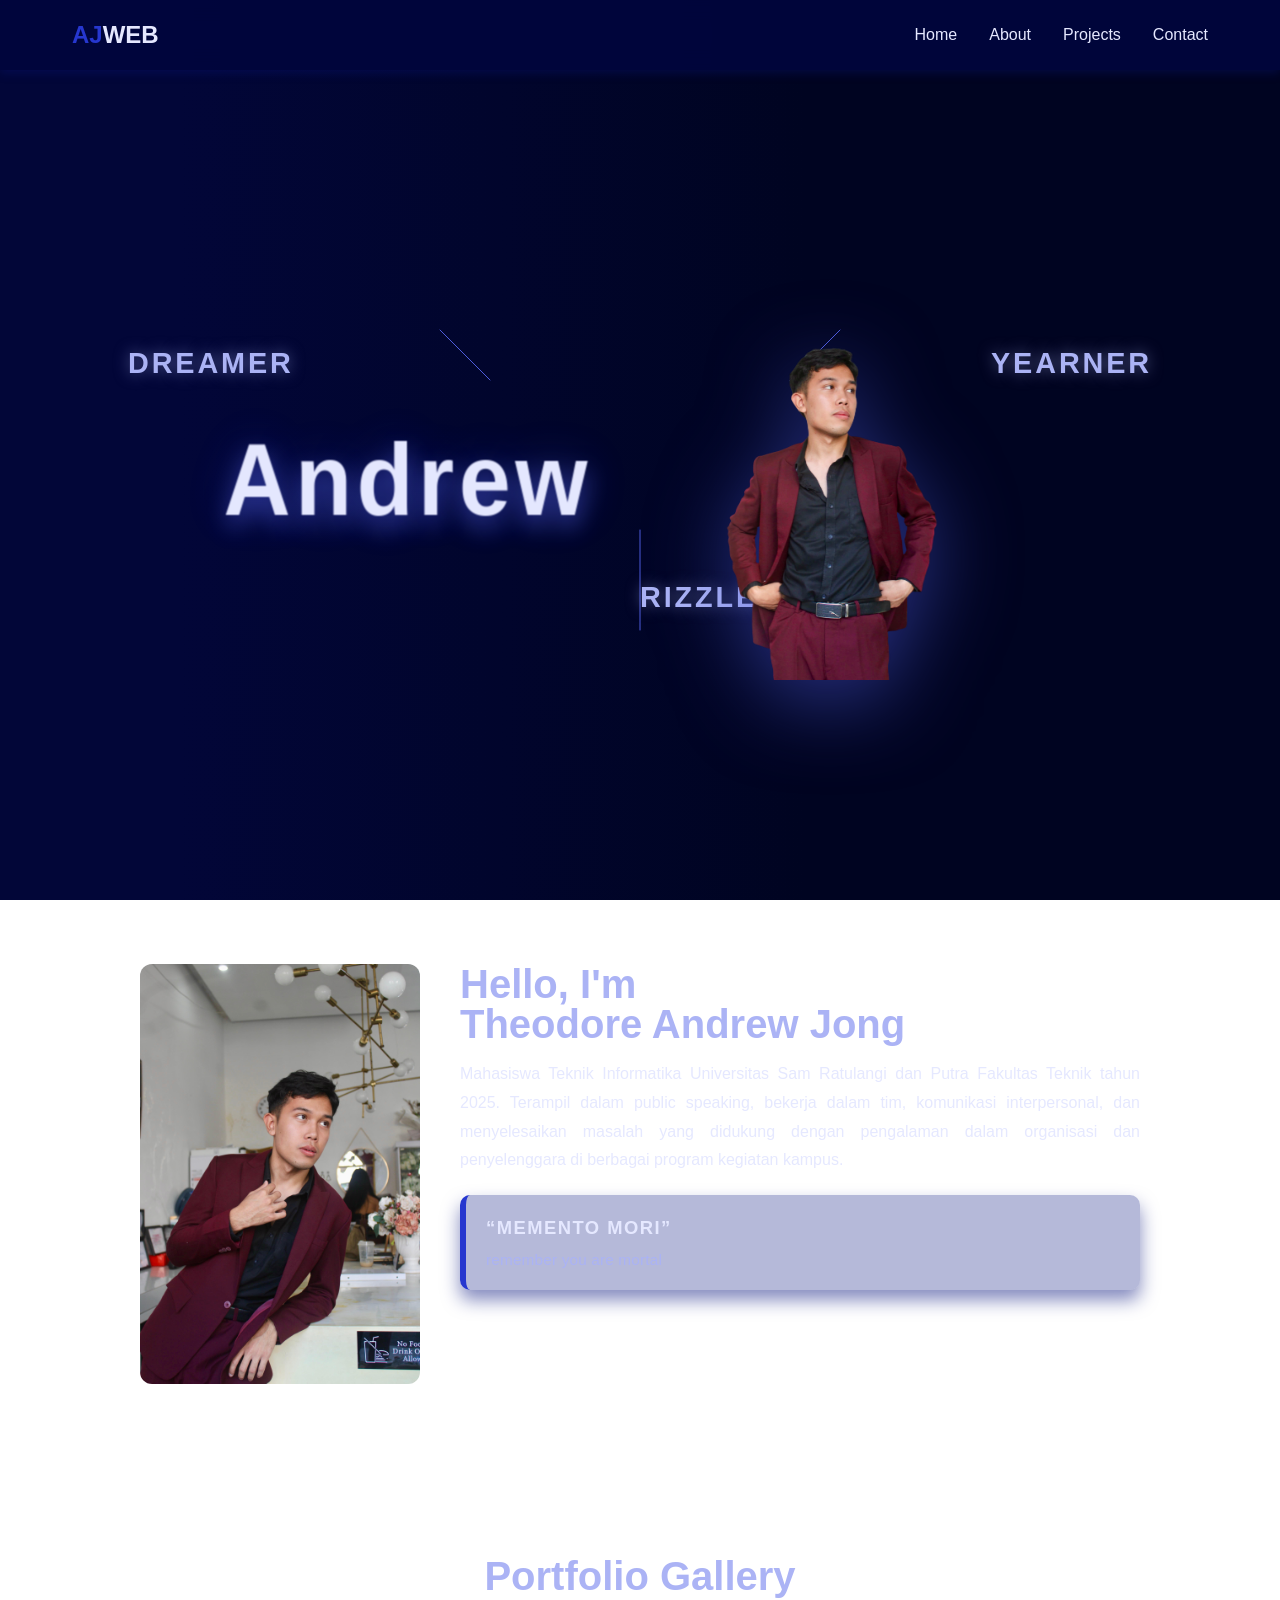
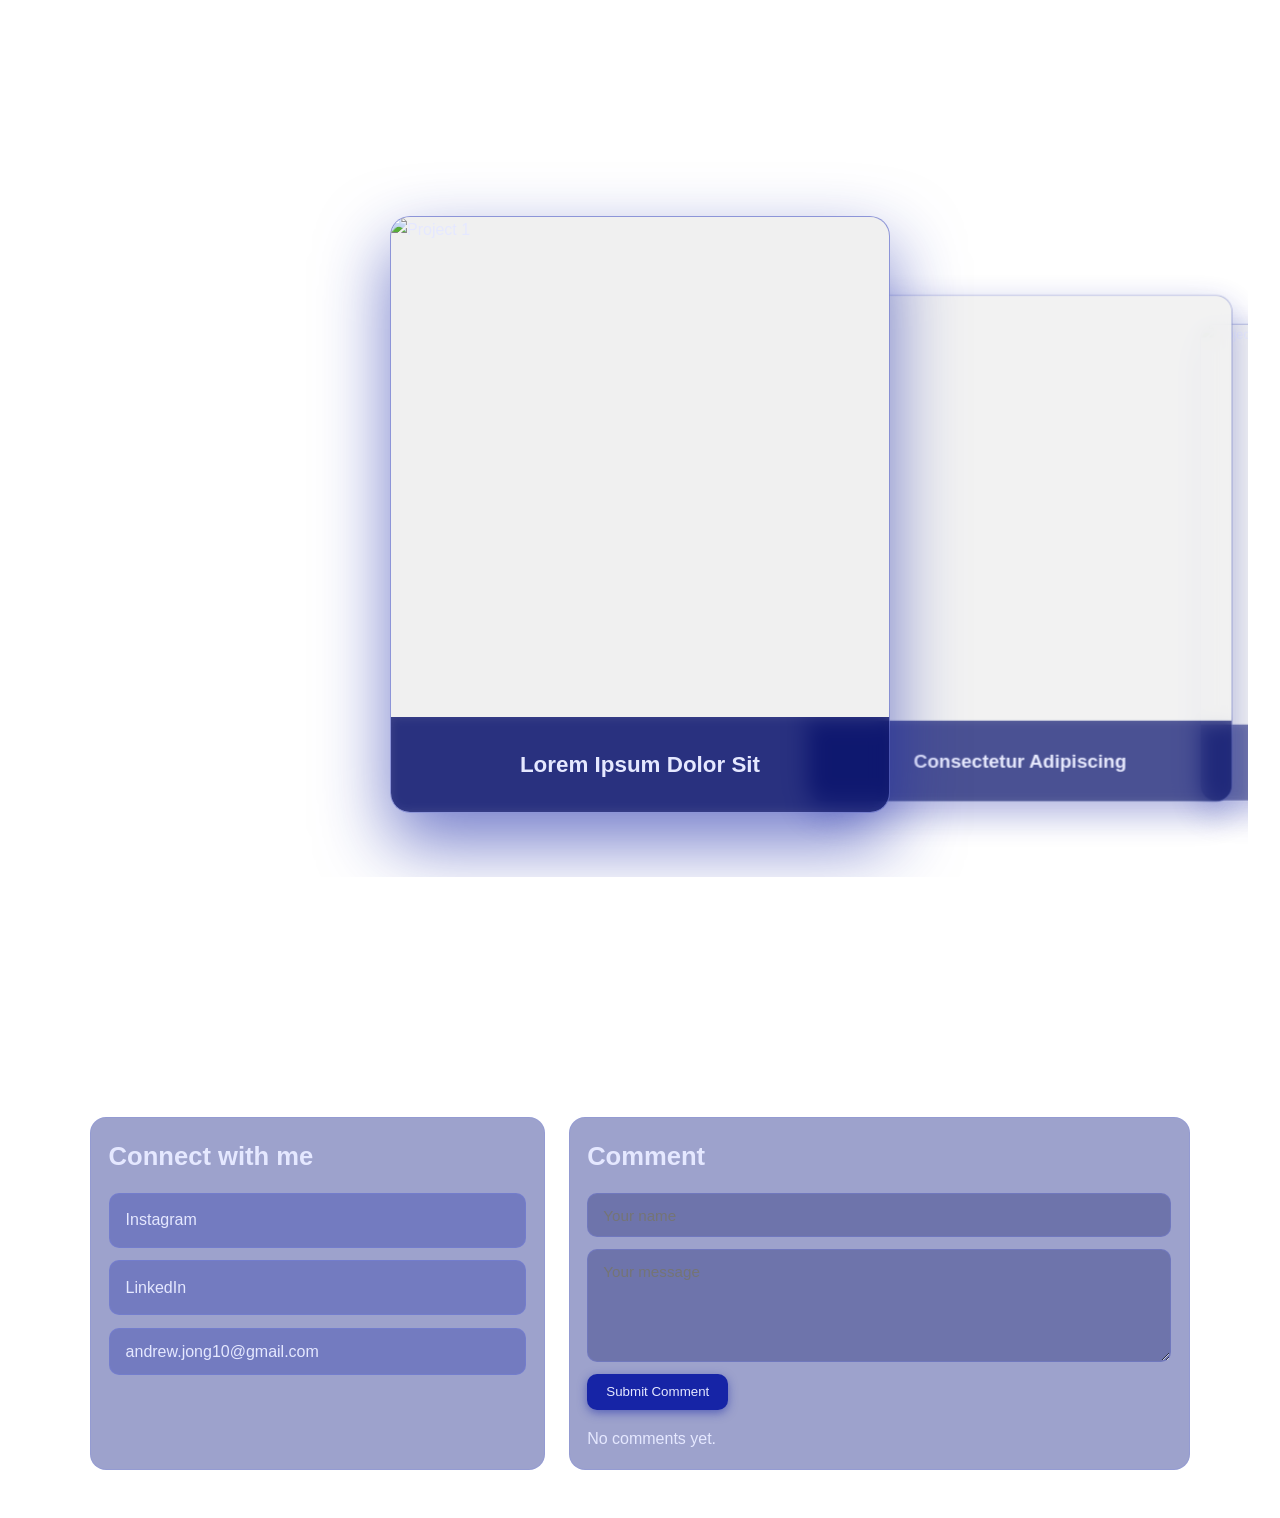
==== index.html @ ef952f01 "perubahan yang salah" ====
<!DOCTYPE html>
<html lang="id">
<head>
    <meta charset="UTF-8">
    <meta name="viewport" content="width=device-width, initial-scale=1.0">
    <title>Portfolio Saya</title>
    <link rel="stylesheet" href="style.css">
    <script src="https://cdnjs.cloudflare.com/ajax/libs/gsap/3.12.2/gsap.min.js"></script>
</head>
<body>
    <!-- Bagian Header/Navigasi -->
    <header>
        <nav>
            <h1 class="logo"><span class="highlightH">AJ</span>WEB</h1>
            <ul class="nav-links">
                <li><a href="#home">Home</a></li>
                <li><a href="#about">About</a></li>
                <li><a href="#projects">Projects</a></li>
                <li><a href="#contact">Contact</a></li>
            </ul>
        </nav>
    </header>

    <!-- Bagian Hero/Home -->
    <section id="home" class="hero">
        <div class="hero-content">
            <div class="hero-main">
                <div class="hero-name-container">
                    <h2 class="hero-name">Andrew</h2>
                </div>
                <div class="hero-image-container">
                    <img src="images/Andrew-no-bg.png" alt="Andrew" class="hero-image">
                </div>
            </div>
            
            <!-- SVG untuk animasi garis -->
            <svg class="animated-lines" viewBox="0 0 1200 800" preserveAspectRatio="xMidYMid meet">
                <!-- Garis ke Dreamer (atas kiri) -->
                <path class="animated-line line-1" d="M 300 200 Q 250 150 200 100" fill="none" stroke="#4D5BDB" stroke-width="2" stroke-linecap="round"/>
                
                <!-- Garis ke Yearner (atas kanan) -->
                <path class="animated-line line-2" d="M 900 200 Q 950 150 1000 100" fill="none" stroke="#4D5BDB" stroke-width="2" stroke-linecap="round"/>
                
                <!-- Garis ke Rizzler (bawah) -->
                <path class="animated-line line-3" d="M 600 500 Q 600 600 600 700" fill="none" stroke="#4D5BDB" stroke-width="2" stroke-linecap="round"/>
            </svg>
            
            <!-- Kata-kata yang tersebar dengan animasi -->
            <div class="scattered-words">
                <div class="word-item word-dreamer" data-line="line-1">
                    <span class="word-text">Dreamer</span>
                </div>
                <div class="word-item word-yearner" data-line="line-2">
                    <span class="word-text">Yearner</span>
                </div>
                <div class="word-item word-rizzler" data-line="line-3">
                    <span class="word-text">Rizzler</span>
                </div>
            </div>
        </div>
    </section>

    <!-- Bagian About -->
    <section id="about" class="about">
        <div class="about-container">
            <img src="images/web-photo.jpg" alt="Foto Theodore Andrew Jong" class="about-image">
            <div class="about-content">
                <h2>Hello, I'm</h2>
                <h2 class="highlight">Theodore Andrew Jong</h2>
                <p>Mahasiswa Teknik Informatika Universitas Sam Ratulangi dan Putra Fakultas Teknik tahun 2025. Terampil dalam public speaking, bekerja dalam tim, komunikasi interpersonal, 
                    dan menyelesaikan masalah yang didukung dengan pengalaman dalam organisasi dan penyelenggara di berbagai program kegiatan kampus.</p>
                <blockquote class="about-motto">
                    <span class="motto-main">“memento mori”</span>
                    <span class="motto-meaning">remember you are mortal</span>
                </blockquote>
            </div>
        </div>
    </section>

    <!-- Bagian Portfolio -->
    <section id="projects" class="portfolio">
        <h2>Portfolio Gallery</h2>
        <div class="portfolio-carousel-wrapper">
            <div class="portfolio-carousel" id="portfolioCarousel">
                <div class="portfolio-card" data-index="0">
                    <div class="portfolio-image">
                        <img src="https://via.placeholder.com/500x500/5f3475/ffffff?text=Project+1" alt="Project 1">
                    </div>
                    <div class="portfolio-info">
                        <h3>Lorem Ipsum Dolor Sit</h3>
                    </div>
                </div>

                <div class="portfolio-card" data-index="1">
                    <div class="portfolio-image">
                        <img src="https://via.placeholder.com/500x500/708d81/ffffff?text=Project+2" alt="Project 2">
                    </div>
                    <div class="portfolio-info">
                        <h3>Consectetur Adipiscing</h3>
                    </div>
                </div>

                <div class="portfolio-card" data-index="2">
                    <div class="portfolio-image">
                        <img src="https://via.placeholder.com/500x500/893172/ffffff?text=Project+3" alt="Project 3">
                    </div>
                    <div class="portfolio-info">
                        <h3>Sed Do Eiusmod Tempor</h3>
                    </div>
                </div>

                <div class="portfolio-card" data-index="3">
                    <div class="portfolio-image">
                        <img src="https://via.placeholder.com/500x500/213885/ffffff?text=Project+4" alt="Project 4">
                    </div>
                    <div class="portfolio-info">
                        <h3>Incididunt Ut Labore</h3>
                    </div>
                </div>

                <div class="portfolio-card" data-index="4">
                    <div class="portfolio-image">
                        <img src="https://via.placeholder.com/500x500/081849/ffffff?text=Project+5" alt="Project 5">
                    </div>
                    <div class="portfolio-info">
                        <h3>Magna Aliqua Enim</h3>
                    </div>
                </div>
            </div>
        </div>
    </section>

    <!-- Modal untuk project detail -->
    <div id="projectModal" class="modal">
        <div class="modal-content">
            <button class="modal-close" onclick="closeProjectModal()">&times;</button>
            <div class="modal-body">
                <img id="modalImage" src="" alt="Project" class="modal-image">
                <div class="modal-info">
                    <h2 id="modalTitle"></h2>
                    <p id="modalDescription"></p>
                    <a id="modalLink" href="#" class="modal-button" target="_blank">Lihat Details</a>
                </div>
            </div>
        </div>
    </div>

    <!-- Bagian Contact -->
    <section id="contact" class="contact">
        <div class="contact-container">
            <div class="contact-box connect-box">
                <h3>Connect with me</h3>
                <div class="connect-grid">
                    <a class="connect-item" href="https://www.instagram.com/andrwjong" target="_blank" rel="noopener noreferrer">Instagram</a>
                    <a class="connect-item" href="https://www.linkedin.com/in/andrew-jong-892308337" target="_blank" rel="noopener noreferrer">LinkedIn</a>
                    <button class="connect-item" id="copyEmailBtn" type="button" data-email="andrew.jong10@gmail.com">andrew.jong10@gmail.com</button>
                </div>
                <p class="copy-status" id="copyStatus" aria-live="polite"></p>
            </div>

            <div class="contact-box comment-box">
                <h3>Comment</h3>
                <form id="commentForm" class="comment-form">
                    <input type="text" id="commentName" name="name" placeholder="Your name" required>
                    <textarea id="commentMessage" name="message" placeholder="Your message" rows="5" required></textarea>
                    <button type="submit">Submit Comment</button>
                </form>

                <div class="comment-list" id="commentList"></div>
            </div>
        </div>
    </section>

    <!-- Link ke JavaScript -->
    <script src="script.js"></script>
</body>
</html>
---- style.css ----
/* Reset default browser styles */
* {
    margin: 0;
    padding: 0;
    box-sizing: border-box;
}

body {
    font-family: 'Arial', sans-serif;
    line-height: 1.6;
    color: #E5E8FF;
    background: linear-gradient(90deg, rgba(2, 6, 56, 1) 14%, rgba(0, 4, 33, 1) 63%);
    background-attachment: fixed;
    min-height: 100vh;
}

/* Header dan Navigasi */
header {
    background-color: rgba(0, 6, 61, 0.95);
    color: #E5E8FF;
    padding: 1rem 0;
    position: fixed;
    width: 100%;
    top: 0;
    z-index: 1000;
    backdrop-filter: blur(10px);
    box-shadow: 0 2px 10px rgba(11, 23, 128, 0.4);
}

nav {
    display: flex;
    justify-content: space-between;
    align-items: center;
    max-width: 1200px;
    margin: 0 auto;
    padding: 0 2rem;
}

.nav-links {
    display: flex;
    list-style: none;
    gap: 2rem;
}

.nav-links a {
    color: #E5E8FF;
    text-decoration: none;
    transition: color 0.3s;
}

.nav-links a:hover {
    color: #7682E8;
}

.highlightH {
    color: #2637CF;
}

/* Hero Section */
.hero {
    background: transparent;
    color: #E5E8FF;
    min-height: 100vh;
    display: flex;
    align-items: center;
    justify-content: center;
    text-align: center;
    padding-top: 60px;
    position: relative;
    overflow: hidden;
}

.hero-content {
    position: relative;
    width: 100%;
    height: 100%;
    display: flex;
    align-items: center;
    justify-content: center;
}

.hero-main {
    display: flex;
    align-items: center;
    justify-content: center;
    gap: 4rem;
    z-index: 10;
    position: relative;
}

.hero-name-container {
    display: flex;
    align-items: center;
    justify-content: center;
    position: relative;
}

.hero-name {
    font-size: 5rem;
    margin: 0;
    color: #E5E8FF;
    font-weight: 900;
    letter-spacing: 0.05em;
    text-shadow: 
        0 10px 20px rgba(77, 91, 219, 0.6),
        0 0 40px rgba(77, 91, 219, 0.4);
    transform: scaleY(1.2) scaleX(1.1);
    filter: blur(0px);
}

.hero-image-container {
    position: relative;
    width: 400px;
    height: 400px;
    display: flex;
    align-items: center;
    justify-content: center;
}

.hero-image {
    width: 100%;
    height: 100%;
    object-fit: contain;
    object-position: center;
    filter: drop-shadow(0 20px 40px rgba(77, 91, 219, 0.5));
}

.highlight {
    color: #4D5BDB;
}

.cta-button {
    background-color: #1624A6;
    color: #E5E8FF;
    border: none;
    padding: 1rem 2rem;
    font-size: 1rem;
    cursor: pointer;
    border-radius: 5px;
    margin-top: 1rem;
    transition: all 0.3s;
    box-shadow: 0 4px 15px rgba(22, 36, 166, 0.5);
}

.cta-button:hover {
    background-color: #2637CF;
    transform: translateY(-2px);
    box-shadow: 0 6px 20px rgba(38, 55, 207, 0.6);
}

/* Animated Lines */
.animated-lines {
    position: absolute;
    top: 0;
    left: 0;
    width: 100%;
    height: 100%;
    z-index: 5;
    pointer-events: none;
}

.animated-line {
    stroke-dasharray: 1000;
    stroke-dashoffset: 1000;
    animation: drawLine 2s ease-in-out forwards;
    animation-delay: 0.5s;
}

.line-1 {
    animation-delay: 0.8s;
}

.line-2 {
    animation-delay: 1.1s;
}

.line-3 {
    animation-delay: 1.4s;
}

@keyframes drawLine {
    to {
        stroke-dashoffset: 0;
    }
}

/* Scattered Words */
.scattered-words {
    position: absolute;
    width: 100%;
    height: 100%;
    top: 0;
    left: 0;
    z-index: 8;
}

.word-item {
    position: absolute;
    font-size: 1.8rem;
    font-weight: 700;
    color: #ABB3F5;
    text-transform: uppercase;
    letter-spacing: 0.1em;
    opacity: 0;
    animation: fadeInWord 1s ease-out forwards;
}

.word-text {
    display: inline-block;
    text-shadow: 0 0 15px rgba(171, 179, 245, 0.5);
}

.word-dreamer {
    left: 10%;
    top: 15%;
    animation-delay: 1.8s;
}

.word-yearner {
    right: 10%;
    top: 15%;
    animation-delay: 2s;
}

.word-rizzler {
    left: 50%;
    bottom: 15%;
    transform: translateX(-50%);
    animation-delay: 2.2s;
}

@keyframes fadeInWord {
    from {
        opacity: 0;
        transform: translate(0, 20px);
    }
    to {
        opacity: 1;
        transform: translate(0, 0);
    }
}

/* About Section */
.about {
    padding: 4rem 2rem;
    background-color: transparent;
    margin: 0 auto;
}

.about-container {
    max-width: 1000px;
    margin: 0 auto;
    display: flex;
    gap: 2.5rem;
    align-items: flex-start;
}

.about h2 {
    font-size: 2.5rem;
    margin-bottom: 0;
    color: #ABB3F5;
    text-align: left;
}

.about-content h2 {
    line-height: 1;
}

.about-content h2:last-of-type {
    margin-bottom: 1rem;
}

.about-image {
    width: 280px;
    flex-shrink: 0;
    border-radius: 12px;
    display: block;
    object-fit: cover;
}

.about-content {
    flex: 1;
}

.about p {
    line-height: 1.8;
    text-align: justify;
}

.about-motto {
    margin-top: 1.25rem;
    padding: 1.1rem 1.25rem;
    background-color: rgba(11, 23, 128, 0.3);
    border-left: 6px solid #2637CF;
    border-radius: 10px;
    color: #E5E8FF;
    position: relative;
    text-align: left;
    box-shadow: 0 10px 18px rgba(11, 23, 128, 0.5);
    backdrop-filter: blur(10px);
}

.motto-main {
    display: block;
    font-size: 1.15rem;
    font-weight: 700;
    letter-spacing: 0.08em;
    text-transform: uppercase;
    margin-bottom: 0.35rem;
}

.motto-meaning {
    display: block;
    font-size: 0.96rem;
    color: #ABB3F5;
    letter-spacing: 0.01em;
}

/* Responsive Hero */
@media (max-width: 1024px) {
    .hero-main {
        gap: 2rem;
    }
    
    .hero-name {
        font-size: 4rem;
    }
    
    .hero-image-container {
        width: 300px;
        height: 300px;
    }
}

@media (max-width: 768px) {
    .hero-main {
        flex-direction: column;
        gap: 1.5rem;
    }
    
    .hero-name {
        font-size: 3rem;
    }
    
    .hero-image-container {
        width: 250px;
        height: 250px;
    }
    
    .word-dreamer {
        left: 5%;
        top: 25%;
        font-size: 1.2rem;
    }
    
    .word-yearner {
        right: 5%;
        top: 25%;
        font-size: 1.2rem;
    }
    
    .word-rizzler {
        left: 50%;
        bottom: 25%;
        font-size: 1.2rem;
    }
    
    .about-container {
        flex-direction: column;
        align-items: center;
        text-align: center;
    }

    .about-image {
        width: 220px;
    }

    .about h2 {
        text-align: center;
    }
}

@media (max-width: 480px) {
    .hero-name {
        font-size: 2rem;
    }
    
    .hero-image-container {
        width: 180px;
        height: 180px;
    }
    
    .word-item {
        font-size: 1rem;
    }
    
    .hero-main {
        gap: 1rem;
    }
}

/* About Section (continued) */

/* Portfolio Section */
.portfolio {
    padding: 6rem 2rem;
    background-color: transparent;
    overflow: hidden;
}

.portfolio h2 {
    text-align: center;
    font-size: 2.5rem;
    margin-bottom: 5rem;
    color: #ABB3F5;
}

/* Carousel Wrapper & Container */
.portfolio-carousel-wrapper {
    max-width: 100%;
    margin: 0 auto 2rem;
    position: relative;
    overflow: visible;
    padding: 4rem 0;
}

.portfolio-carousel {
    display: flex;
    gap: 0;
    overflow-x: auto;
    scroll-behavior: smooth;
    padding: 4rem 0;
    /* Hide scrollbar */
    scrollbar-width: none;
    -ms-overflow-style: none;
    /* Center the carousel with padding */
    padding-left: calc(50vw - 250px);
    padding-right: calc(50vw - 250px);
    scroll-snap-type: x mandatory;
    align-items: center;
}

.portfolio-carousel::-webkit-scrollbar {
    display: none;
}

/* Portfolio Card - Overlap Effect */
.portfolio-card {
    flex: 0 0 500px;
    background: rgba(11, 23, 128, 0.4);
    border-radius: 20px;
    overflow: hidden;
    box-shadow: 0 15px 40px rgba(22, 36, 166, 0.4);
    transition: all 0.5s cubic-bezier(0.4, 0, 0.2, 1);
    cursor: pointer;
    position: relative;
    transform-origin: center center;
    scroll-snap-align: center;
    backdrop-filter: blur(10px);
    border: 1px solid rgba(118, 130, 232, 0.2);
    /* Default state - side cards */
    transform: scale(0.8) translateY(60px);
    z-index: 1;
    opacity: 0.7;
    margin-left: -120px;
}

.portfolio-card:first-child {
    margin-left: 0;
}

/* Center card - Overlaps both sides */
.portfolio-card.center {
    transform: scale(1) translateY(0);
    z-index: 10;
    opacity: 1;
    box-shadow: 0 30px 70px rgba(22, 36, 166, 0.6);
    border: 1px solid rgba(118, 130, 232, 0.4);
}

/* Adjacent cards - Behind center card */
.portfolio-card.adjacent {
    transform: scale(0.85) translateY(40px);
    z-index: 5;
    opacity: 0.85;
}

/* Hover effect only on center card */
.portfolio-card.center:hover {
    transform: scale(1.05) translateY(-10px);
    box-shadow: 0 35px 80px rgba(38, 55, 207, 0.7);
}

.portfolio-image {
    width: 100%;
    height: 500px;
    overflow: hidden;
    background-color: #f0f0f0;
}

.portfolio-image img {
    width: 100%;
    height: 100%;
    object-fit: cover;
    transition: transform 0.3s ease;
}

.portfolio-card.center:hover .portfolio-image img {
    transform: scale(1.1);
}

.portfolio-info {
    padding: 2rem;
    background: rgba(4, 13, 97, 0.6);
    backdrop-filter: blur(5px);
}

.portfolio-info h3 {
    font-size: 1.4rem;
    color: #E5E8FF;
    margin: 0;
    line-height: 1.4;
    text-align: center;
    font-weight: 600;
}

/* Carousel Controls - Hidden */
.carousel-controls {
    display: none;
}

/* Modal Styling */
.modal {
    display: none;
    position: fixed;
    z-index: 2000;
    left: 0;
    top: 0;
    width: 100%;
    height: 100%;
    background-color: rgba(0, 0, 0, 0.8);
    animation: fadeIn 0.3s ease;
    backdrop-filter: blur(5px);
}

@keyframes fadeIn {
    from {
        opacity: 0;
    }
    to {
        opacity: 1;
    }
}

.modal.show {
    display: flex;
    align-items: center;
    justify-content: center;
}

.modal-content {
    background-color: #0B1780;
    padding: 0;
    border-radius: 25px;
    width: 90%;
    max-width: 1000px;
    position: relative;
    animation: slideIn 0.4s ease;
    box-shadow: 0 30px 90px rgba(0, 0, 0, 0.8);
    border: 2px solid rgba(118, 130, 232, 0.3);
}

@keyframes slideIn {
    from {
        transform: translateY(-80px) scale(0.9);
        opacity: 0;
    }
    to {
        transform: translateY(0) scale(1);
        opacity: 1;
    }
}

.modal-close {
    position: absolute;
    right: 2rem;
    top: 2rem;
    background: rgba(22, 36, 166, 0.8);
    border: none;
    font-size: 2.5rem;
    cursor: pointer;
    color: #E5E8FF;
    z-index: 2001;
    transition: all 0.2s ease;
    width: 45px;
    height: 45px;
    border-radius: 50%;
    display: flex;
    align-items: center;
    justify-content: center;
    line-height: 1;
}

.modal-close:hover {
    transform: rotate(90deg);
    background: #2637CF;
    color: #E5E8FF;
}

.modal-body {
    display: flex;
    gap: 3rem;
    padding: 3rem;
}

.modal-image {
    width: 450px;
    height: 450px;
    object-fit: cover;
    border-radius: 20px;
    flex-shrink: 0;
    box-shadow: 0 10px 30px rgba(0, 0, 0, 0.2);
}

.modal-info {
    flex: 1;
    display: flex;
    flex-direction: column;
    justify-content: center;
    gap: 1.5rem;
}

.modal-info h2 {
    color: #ABB3F5;
    margin: 0;
    font-size: 2.2rem;
    line-height: 1.3;
}

.modal-info p {
    color: #E5E8FF;
    line-height: 1.8;
    font-size: 1.1rem;
    margin: 0;
}

.modal-button {
    background-color: #1624A6;
    color: #E5E8FF;
    padding: 1.2rem 2.5rem;
    border-radius: 10px;
    text-decoration: none;
    text-align: center;
    transition: all 0.3s ease;
    width: fit-content;
    font-weight: 600;
    font-size: 1.1rem;
    box-shadow: 0 4px 15px rgba(22, 36, 166, 0.5);
}

.modal-button:hover {
    background-color: #2637CF;
    transform: translateY(-2px);
    box-shadow: 0 6px 20px rgba(38, 55, 207, 0.6);
}

/* Responsive Design */
@media (max-width: 768px) {
    .portfolio {
        padding: 4rem 1rem;
    }

    .portfolio h2 {
        font-size: 2rem;
        margin-bottom: 3rem;
    }

    .portfolio-card {
        flex: 0 0 350px;
        margin-left: -100px;
    }

    .portfolio-card:first-child {
        margin-left: 0;
    }

    .portfolio-card.center {
        transform: scale(1) translateY(0);
    }

    .portfolio-card.adjacent {
        transform: scale(0.8) translateY(30px);
    }

    .portfolio-card {
        transform: scale(0.75) translateY(50px);
    }

    .portfolio-image {
        height: 350px;
    }

    .portfolio-carousel {
        padding-left: calc(50vw - 175px);
        padding-right: calc(50vw - 175px);
    }

    .modal-body {
        flex-direction: column;
        padding: 2rem;
    }

    .modal-image {
        width: 100%;
        height: 300px;
    }

    .modal-info h2 {
        font-size: 1.8rem;
    }

    .modal-info p {
        font-size: 1rem;
    }

    .modal-close {
        right: 1rem;
        top: 1rem;
        width: 40px;
        height: 40px;
        font-size: 2rem;
    }
}

@media (max-width: 480px) {
    .portfolio-card {
        flex: 0 0 280px;
        margin-left: -80px;
    }

    .portfolio-card:first-child {
        margin-left: 0;
    }

    .portfolio-image {
        height: 280px;
    }

    .portfolio-carousel {
        padding-left: calc(50vw - 140px);
        padding-right: calc(50vw - 140px);
    }

    .portfolio-info h3 {
        font-size: 1.1rem;
    }
}

/* Contact Section */
.contact {
    padding: 3rem 1.5rem;
    background-color: transparent;
    color: #E5E8FF;
}

.contact-container {
    max-width: 1100px;
    margin: 0 auto;
    display: flex;
    gap: 1.5rem;
    align-items: stretch;
}

.contact-box {
    background-color: rgba(11, 23, 128, 0.4);
    color: #E5E8FF;
    border-radius: 16px;
    padding: 1.1rem;
    min-height: 340px;
    backdrop-filter: blur(10px);
    border: 1px solid rgba(118, 130, 232, 0.2);
}

.contact-box h3 {
    font-size: 1.6rem;
    margin-bottom: 1rem;
}

.connect-box {
    flex: 1;
}

.connect-grid {
    display: grid;
    grid-template-columns: 1fr;
    gap: 0.8rem;
}

.connect-item {
    display: block;
    width: 100%;
    text-align: left;
    border: 1px solid rgba(118, 130, 232, 0.3);
    border-radius: 10px;
    padding: 0.85rem 1rem;
    background-color: rgba(22, 36, 166, 0.3);
    color: #E5E8FF;
    text-decoration: none;
    font-size: 1rem;
    transition: all 0.2s ease;
    cursor: pointer;
}

.connect-item:hover {
    background-color: rgba(38, 55, 207, 0.4);
    border-color: #7682E8;
    transform: translateX(5px);
}

.copy-status {
    margin-top: 0.8rem;
    min-height: 1.4rem;
    color: #7682E8;
    font-size: 0.95rem;
}

.comment-box {
    flex: 1.4;
}

.comment-form {
    display: flex;
    flex-direction: column;
    gap: 0.75rem;
}

.comment-form input,
.comment-form textarea {
    width: 100%;
    border: 1px solid rgba(118, 130, 232, 0.3);
    border-radius: 10px;
    padding: 0.8rem 0.95rem;
    font-size: 0.95rem;
    font-family: inherit;
    background-color: rgba(4, 13, 97, 0.3);
    color: #E5E8FF;
}

.comment-form button {
    width: fit-content;
    border: none;
    border-radius: 10px;
    background-color: #1624A6;
    color: #E5E8FF;
    padding: 0.65rem 1.2rem;
    cursor: pointer;
    transition: all 0.2s ease;
    box-shadow: 0 3px 10px rgba(22, 36, 166, 0.5);
}

.comment-form button:hover {
    background-color: #2637CF;
    transform: translateY(-2px);
    box-shadow: 0 5px 15px rgba(38, 55, 207, 0.6);
}

.comment-list {
    margin-top: 1rem;
    display: flex;
    flex-direction: column;
    gap: 0.6rem;
}

.comment-item {
    border: 1px solid rgba(118, 130, 232, 0.2);
    border-radius: 10px;
    padding: 0.7rem 0.9rem;
    background-color: rgba(4, 13, 97, 0.4);
    backdrop-filter: blur(5px);
}

.comment-name {
    font-weight: 700;
    margin-bottom: 0.2rem;
}

.comment-message {
    color: #ABB3F5;
    white-space: pre-wrap;
}

@media (max-width: 768px) {
    .contact-container {
        flex-direction: column;
    }

    .contact-box {
        width: 100%;
    }

    .connect-box,
    .comment-box {
        min-height: auto;
    }
}
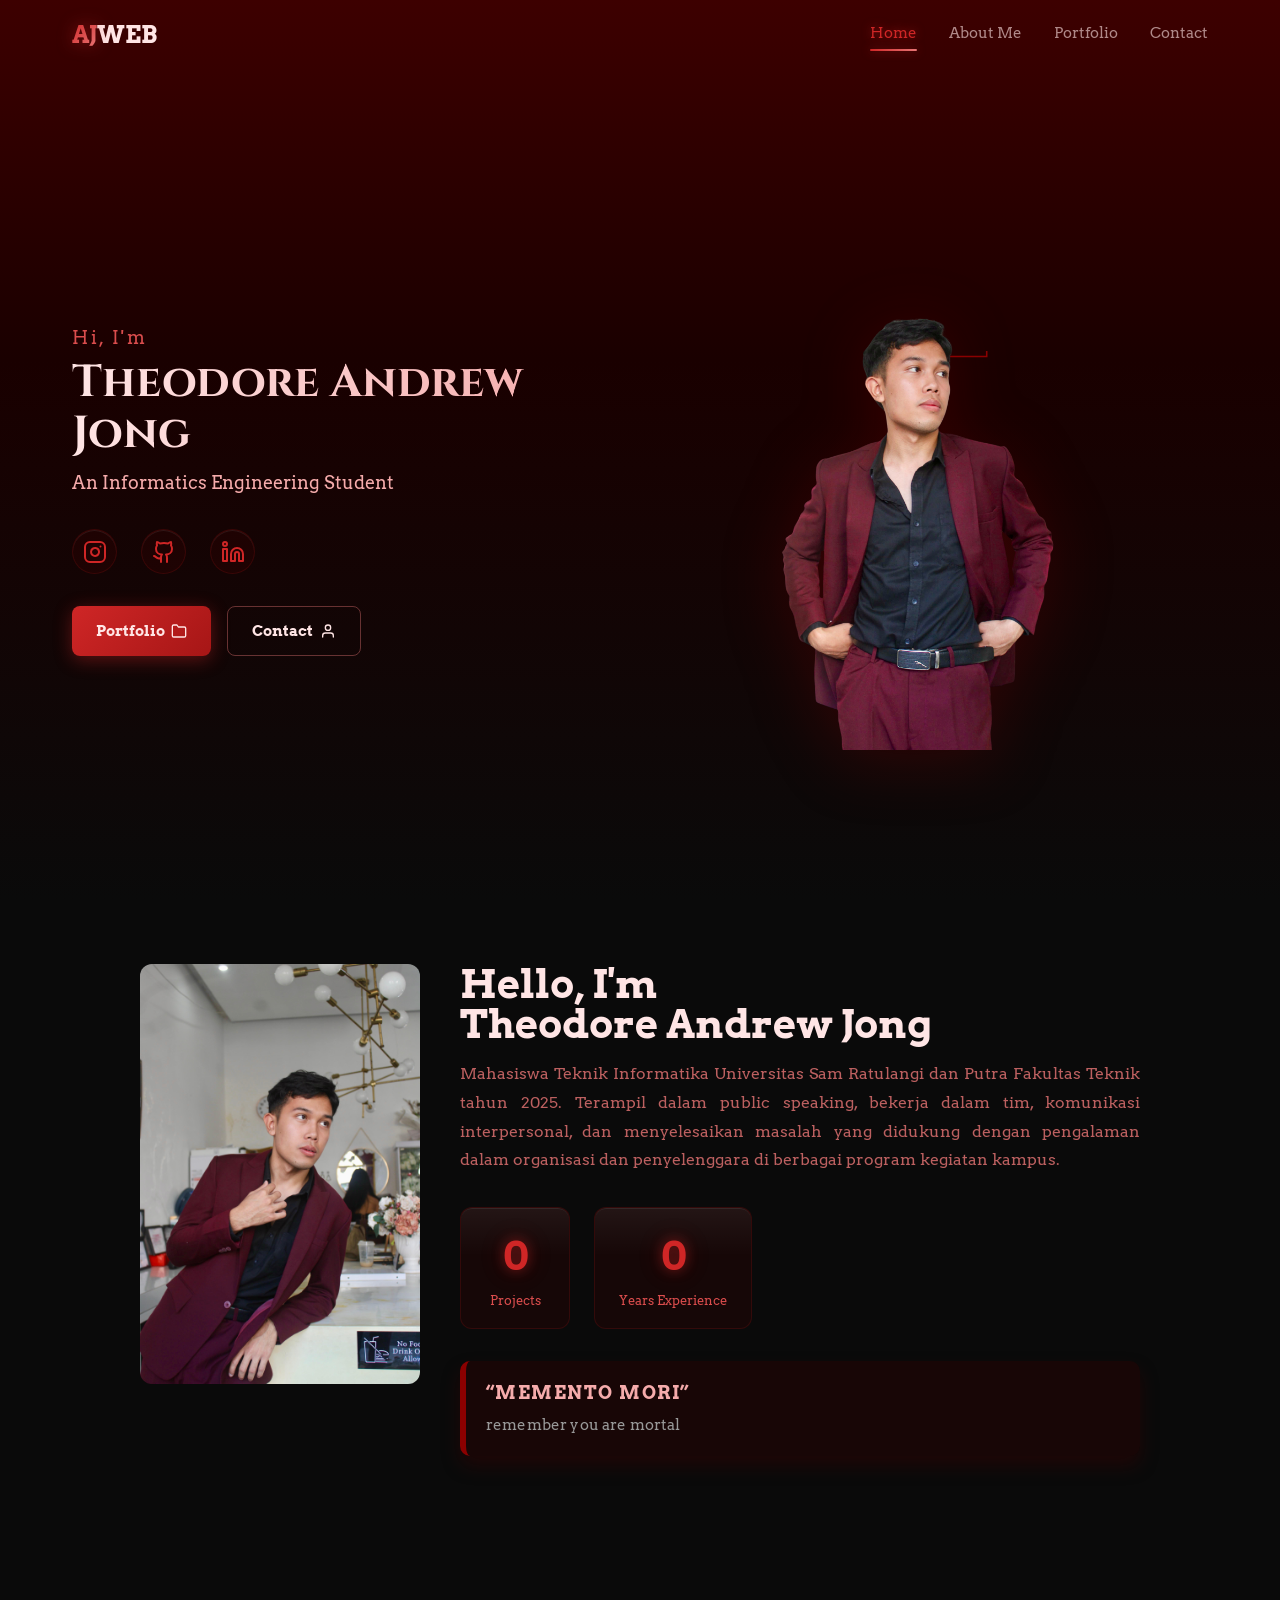
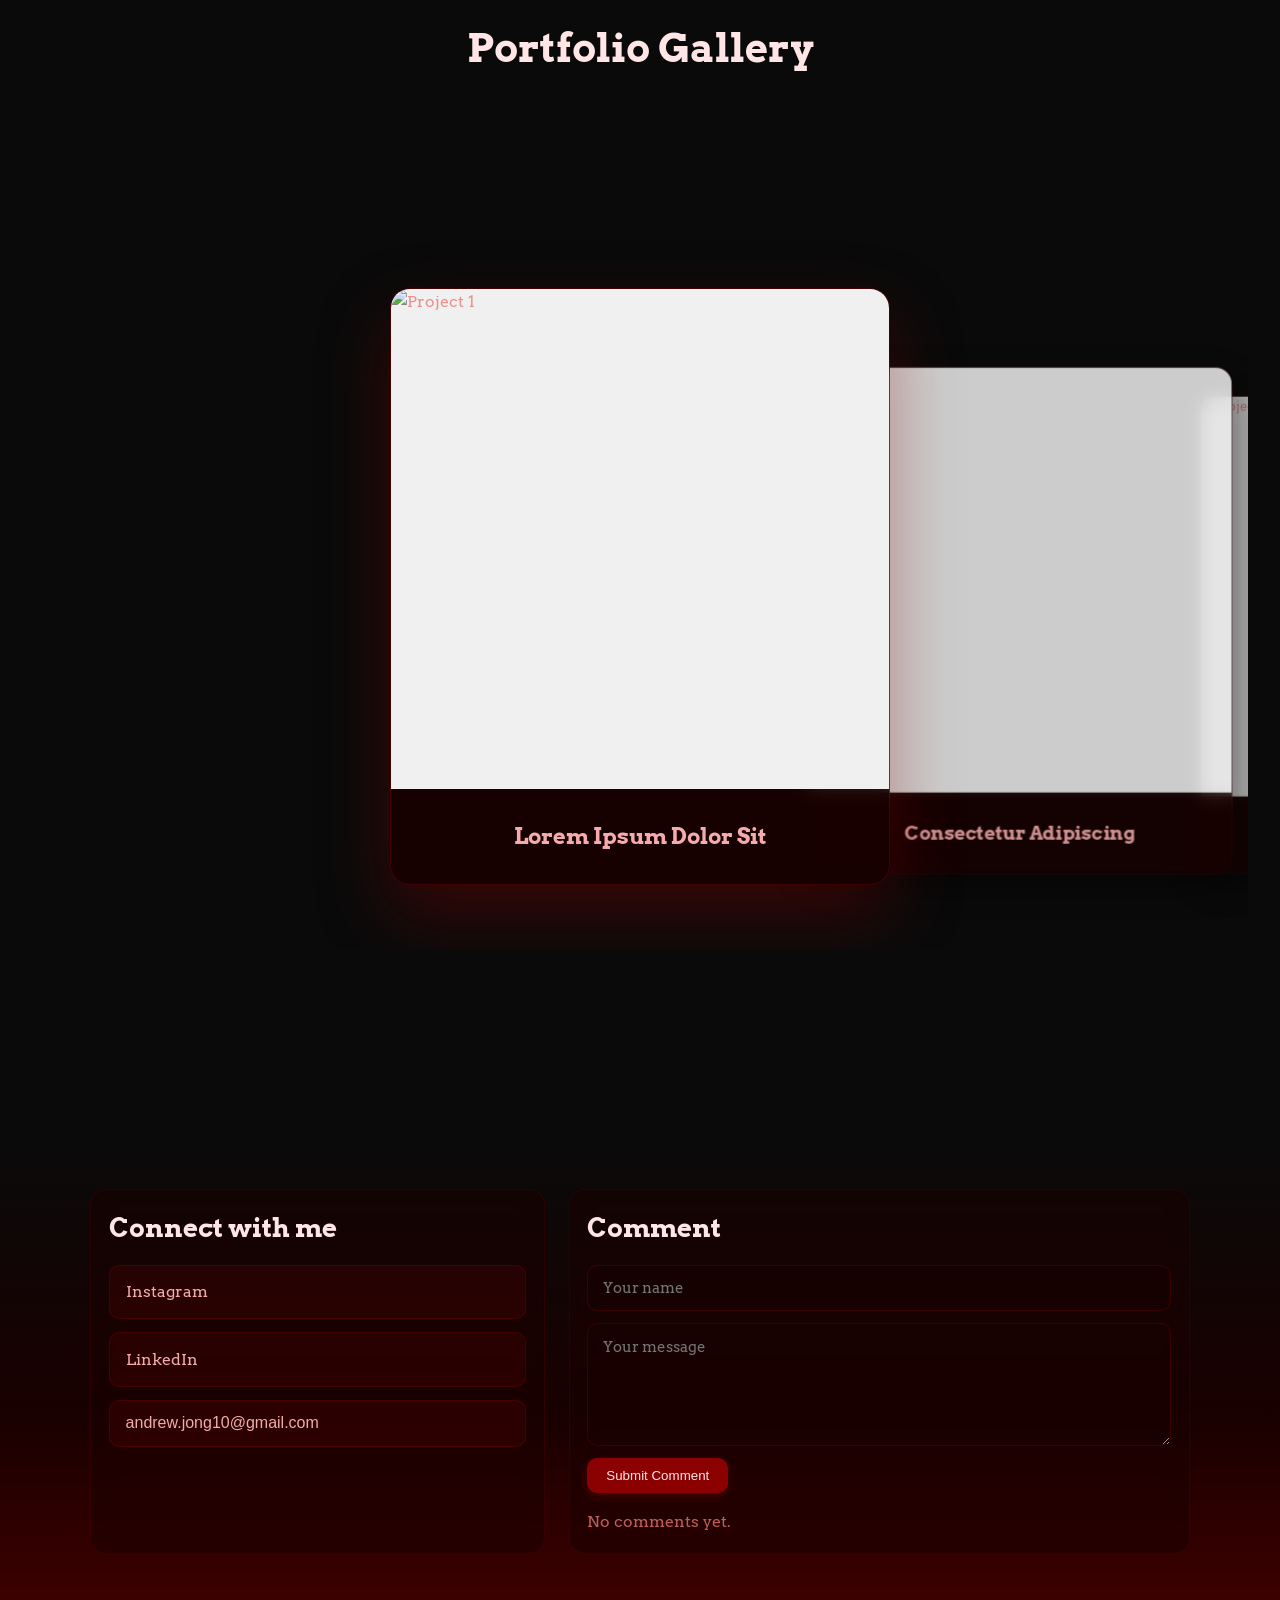
==== commit c2da22ab: "perbaikan besar-besaran home" ====
--- a/index.html
+++ b/index.html
@@ -4,6 +4,9 @@
     <meta charset="UTF-8">
     <meta name="viewport" content="width=device-width, initial-scale=1.0">
     <title>Portfolio Saya</title>
+    <link rel="preconnect" href="https://fonts.googleapis.com">
+    <link rel="preconnect" href="https://fonts.gstatic.com" crossorigin>
+    <link href="https://fonts.googleapis.com/css2?family=Arvo:ital,wght@0,400;0,700;1,400;1,700&family=Cinzel:wght@400;500;600;700;800;900&display=swap" rel="stylesheet">
     <link rel="stylesheet" href="style.css">
     <script src="https://cdnjs.cloudflare.com/ajax/libs/gsap/3.12.2/gsap.min.js"></script>
 </head>
@@ -13,49 +16,70 @@
         <nav>
             <h1 class="logo"><span class="highlightH">AJ</span>WEB</h1>
             <ul class="nav-links">
-                <li><a href="#home">Home</a></li>
-                <li><a href="#about">About</a></li>
-                <li><a href="#projects">Projects</a></li>
+                <li><a href="#home" class="active">Home</a></li>
+                <li><a href="#about">About Me</a></li>
+                <li><a href="#projects">Portfolio</a></li>
                 <li><a href="#contact">Contact</a></li>
+                <span class="nav-indicator" aria-hidden="true"></span>
             </ul>
         </nav>
     </header>
 
     <!-- Bagian Hero/Home -->
     <section id="home" class="hero">
+        <!-- Huruf A besar di background -->
+        <div class="hero-bg-letter">A</div>
+
         <div class="hero-content">
-            <div class="hero-main">
-                <div class="hero-name-container">
-                    <h2 class="hero-name">Andrew</h2>
-                </div>
+            <!-- Kiri: Teks info -->
+            <div class="hero-text">
+                <p class="hero-greeting">Hi, I'm</p>
+                <h1 class="hero-name">Theodore Andrew Jong</h1>
+                <p class="hero-role">An Informatics Engineering Student</p>
+
+                <div class="hero-socials">
+                    <a href="#" class="social-icon">
+                        <svg xmlns="http://www.w3.org/2000/svg" width="24" height="24" viewBox="0 0 24 24" fill="none" stroke="currentColor" stroke-width="2" stroke-linecap="round" stroke-linejoin="round" class="lucide lucide-instagram"><rect width="20" height="20" x="2" y="2" rx="5" ry="5"/><path d="M16 11.37A4 4 0 1 1 12.63 8 4 4 0 0 1 16 11.37z"/><line x1="17.5" x2="17.51" y1="6.5" y2="6.5"/></svg>
+                    </a>
+                    <a href="#" class="social-icon">
+                        <svg xmlns="http://www.w3.org/2000/svg" width="24" height="24" viewBox="0 0 24 24" fill="none" stroke="currentColor" stroke-width="2" stroke-linecap="round" stroke-linejoin="round" class="lucide lucide-github"><path d="M15 22v-4a4.8 4.8 0 0 0-1-3.5c3 0 6-2 6-5.5.08-1.25-.27-2.48-1-3.5.28-1.15.28-2.35 0-3.5 0 0-1 0-3 1.5-2.64-.5-5.36-.5-8 0C6 2 5 2 5 2c-.3 1.15-.3 2.35 0 3.5A5.403 5.403 0 0 0 4 9c0 3.5 3 5.5 6 5.5-.39.49-.68 1.05-.85 1.65-.17.6-.22 1.23-.15 1.85v4"/><path d="M9 18c-4.51 2-5-2-7-2"/></svg>
+                    </a>
+                    <a href="#" class="social-icon">
+                        <svg xmlns="http://www.w3.org/2000/svg" width="24" height="24" viewBox="0 0 24 24" fill="none" stroke="currentColor" stroke-width="2" stroke-linecap="round" stroke-linejoin="round" class="lucide lucide-linkedin"><path d="M16 8a6 6 0 0 1 6 6v7h-4v-7a2 2 0 0 0-2-2 2 2 0 0 0-2 2v7h-4v-7a6 6 0 0 1 6-6z"/><rect width="4" height="12" x="2" y="9"/><circle cx="4" cy="4" r="2"/></svg>
+                    </a>
+                </div>
+
+                <div class="hero-buttons">
+                    <a href="#projects" class="btn btn-primary">Portfolio <span class="btn-icon"><svg width="16" height="16" viewBox="0 0 24 24" fill="none" stroke="currentColor" stroke-width="2" stroke-linecap="round" stroke-linejoin="round"><path d="M22 19a2 2 0 0 1-2 2H4a2 2 0 0 1-2-2V5a2 2 0 0 1 2-2h5l2 3h9a2 2 0 0 1 2 2z"/></svg></span></a>
+                    <a href="#contact" class="btn btn-secondary">Contact <span class="btn-icon"><svg width="16" height="16" viewBox="0 0 24 24" fill="none" stroke="currentColor" stroke-width="2" stroke-linecap="round" stroke-linejoin="round"><path d="M20 21v-2a4 4 0 0 0-4-4H8a4 4 0 0 0-4 4v2"/><circle cx="12" cy="7" r="4"/></svg></span></a>
+                </div>
+            </div>
+
+            <!-- Kanan: Foto + label -->
+            <div class="hero-image-side">
                 <div class="hero-image-container">
-                    <img src="images/Andrew-no-bg.png" alt="Andrew" class="hero-image">
-                </div>
-            </div>
-            
-            <!-- SVG untuk animasi garis -->
-            <svg class="animated-lines" viewBox="0 0 1200 800" preserveAspectRatio="xMidYMid meet">
-                <!-- Garis ke Dreamer (atas kiri) -->
-                <path class="animated-line line-1" d="M 300 200 Q 250 150 200 100" fill="none" stroke="#4D5BDB" stroke-width="2" stroke-linecap="round"/>
-                
-                <!-- Garis ke Yearner (atas kanan) -->
-                <path class="animated-line line-2" d="M 900 200 Q 950 150 1000 100" fill="none" stroke="#4D5BDB" stroke-width="2" stroke-linecap="round"/>
-                
-                <!-- Garis ke Rizzler (bawah) -->
-                <path class="animated-line line-3" d="M 600 500 Q 600 600 600 700" fill="none" stroke="#4D5BDB" stroke-width="2" stroke-linecap="round"/>
-            </svg>
-            
-            <!-- Kata-kata yang tersebar dengan animasi -->
-            <div class="scattered-words">
-                <div class="word-item word-dreamer" data-line="line-1">
-                    <span class="word-text">Dreamer</span>
-                </div>
-                <div class="word-item word-yearner" data-line="line-2">
-                    <span class="word-text">Yearner</span>
-                </div>
-                <div class="word-item word-rizzler" data-line="line-3">
-                    <span class="word-text">Rizzler</span>
-                </div>
+                    <img src="images/Andrew-no-bg.png" alt="Theodore Andrew Jong" class="hero-image">
+                </div>
+
+                <!-- SVG untuk animasi garis -->
+                <svg class="animated-lines" viewBox="0 0 600 700" preserveAspectRatio="xMidYMid meet">
+                    <!-- Garis ke Dreamer (kanan atas) -->
+                    <path class="line-dreamer" d="M 340 180 L 390 180 L 390 125" fill="none" stroke="#8B0000" stroke-width="2"/>
+                    <circle class="dot-dreamer" cx="390" cy="125" r="4" fill="#8B0000"/>
+
+                    <!-- Garis ke Yearner (kiri tengah) -->
+                    <path class="line-yearner" d="M 230 350 L 120 320 L 120 260" fill="none" stroke="#8B0000" stroke-width="2"/>
+                    <circle class="dot-yearner" cx="120" cy="260" r="4" fill="#8B0000"/>
+
+                    <!-- Garis ke Rizzler (kanan bawah) -->
+                    <path class="line-rizzler" d="M 300 320 L 480 320 L 530 355" fill="none" stroke="#8B0000" stroke-width="2"/>
+                    <circle class="dot-rizzler" cx="530" cy="355" r="4" fill="#8B0000"/>
+                </svg>
+
+                <!-- Kata-kata label -->
+                <div class="word-dreamer"><span>Dreamer</span></div>
+                <div class="word-yearner"><span>Yearner</span></div>
+                <div class="word-rizzler"><span>Rizzler</span></div>
             </div>
         </div>
     </section>
@@ -69,6 +93,18 @@
                 <h2 class="highlight">Theodore Andrew Jong</h2>
                 <p>Mahasiswa Teknik Informatika Universitas Sam Ratulangi dan Putra Fakultas Teknik tahun 2025. Terampil dalam public speaking, bekerja dalam tim, komunikasi interpersonal, 
                     dan menyelesaikan masalah yang didukung dengan pengalaman dalam organisasi dan penyelenggara di berbagai program kegiatan kampus.</p>
+                
+                <div class="hero-stats">
+                    <div class="stat-box">
+                        <span class="stat-number">0</span>
+                        <span class="stat-label">Projects</span>
+                    </div>
+                    <div class="stat-box">
+                        <span class="stat-number">0</span>
+                        <span class="stat-label">Years Experience</span>
+                    </div>
+                </div>
+
                 <blockquote class="about-motto">
                     <span class="motto-main">“memento mori”</span>
                     <span class="motto-meaning">remember you are mortal</span>
--- a/style.css
+++ b/style.css
@@ -6,25 +6,33 @@
 }
 
 body {
-    font-family: 'Arial', sans-serif;
+    font-family: 'Arvo', serif;
     line-height: 1.6;
-    color: #E5E8FF;
-    background: linear-gradient(90deg, rgba(2, 6, 56, 1) 14%, rgba(0, 4, 33, 1) 63%);
-    background-attachment: fixed;
+    color: rgba(232, 118, 118, 0.8);
+    background-color: #0A0A0A;
     min-height: 100vh;
 }
 
 /* Header dan Navigasi */
 header {
-    background-color: rgba(0, 6, 61, 0.95);
-    color: #E5E8FF;
+    background: linear-gradient(180deg, rgba(10, 10, 10, 0.84) 0%, rgba(10, 10, 10, 0.74) 100%);
+    color: #FFE5E5;
     padding: 1rem 0;
     position: fixed;
     width: 100%;
     top: 0;
     z-index: 1000;
-    backdrop-filter: blur(10px);
-    box-shadow: 0 2px 10px rgba(11, 23, 128, 0.4);
+    backdrop-filter: blur(14px);
+    border-bottom: 1px solid rgba(232, 118, 118, 0.08);
+    box-shadow: 0 1px 0 rgba(255, 255, 255, 0.02);
+    transition: background 0.45s ease, backdrop-filter 0.45s ease, border-color 0.45s ease, box-shadow 0.45s ease;
+}
+
+header.home-mode {
+    background: transparent;
+    backdrop-filter: blur(0px);
+    border-bottom-color: transparent;
+    box-shadow: none;
 }
 
 nav {
@@ -36,215 +44,431 @@
     padding: 0 2rem;
 }
 
+.logo {
+    font-size: 1.5rem;
+    font-weight: 700;
+    color: #FFE5E5;
+}
+
 .nav-links {
     display: flex;
     list-style: none;
     gap: 2rem;
+    position: relative;
+    padding-bottom: 0.35rem;
 }
 
 .nav-links a {
-    color: #E5E8FF;
+    color: rgba(255, 229, 229, 0.6);
     text-decoration: none;
-    transition: color 0.3s;
+    transition: color 0.3s, text-shadow 0.3s;
+    font-size: 0.95rem;
 }
 
 .nav-links a:hover {
-    color: #7682E8;
+    color: #CF2626;
 }
 
 .highlightH {
-    color: #2637CF;
+    background: linear-gradient(135deg, #CF2626, #E87676);
+    -webkit-background-clip: text;
+    background-clip: text;
+    -webkit-text-fill-color: transparent;
+    color: transparent;
+    filter: drop-shadow(0 0 8px rgba(207, 38, 38, 0.5));
+}
+
+.nav-links a.active {
+    color: #CF2626;
+    text-shadow: 0 0 10px rgba(207, 38, 38, 0.55);
+}
+
+.nav-indicator {
+    position: absolute;
+    left: 0;
+    bottom: 0;
+    height: 2px;
+    width: 0;
+    border-radius: 999px;
+    background: linear-gradient(90deg, #CF2626, #E87676);
+    box-shadow: 0 0 10px rgba(207, 38, 38, 0.55);
+    transition: transform 0.35s cubic-bezier(0.22, 1, 0.36, 1), width 0.35s cubic-bezier(0.22, 1, 0.36, 1);
 }
 
 /* Hero Section */
 .hero {
-    background: transparent;
-    color: #E5E8FF;
+    background: linear-gradient(180deg, #3D0000 0%, #1A0000 40%, #0A0A0A 100%);
+    color: rgba(232, 118, 118, 0.8);
     min-height: 100vh;
     display: flex;
     align-items: center;
     justify-content: center;
-    text-align: center;
-    padding-top: 60px;
+    padding-top: 80px;
     position: relative;
     overflow: hidden;
 }
 
+/* Huruf A besar di background - hidden */
+.hero-bg-letter {
+    display: none;
+}
+
 .hero-content {
     position: relative;
     width: 100%;
-    height: 100%;
+    max-width: 1200px;
+    padding: 0 2rem;
+    display: flex;
+    align-items: center;
+    justify-content: space-between;
+    z-index: 2;
+    gap: 2rem;
+}
+
+/* Hero Text - Kiri */
+.hero-text {
+    flex: 1;
+    max-width: 520px;
+}
+
+.hero-greeting {
+    font-size: 1.1rem;
+    color: #DB4D4D;
+    margin-bottom: 0.3rem;
+    letter-spacing: 0.15em;
+}
+
+.hero-name {
+    font-family: 'Cinzel', serif;
+    font-size: 2.8rem;
+    font-weight: 700;
+    background: linear-gradient(to right, #FFE5E5, #F5ABAB);
+    -webkit-background-clip: text;
+    background-clip: text;
+    -webkit-text-fill-color: transparent;
+    line-height: 1.15;
+    margin-bottom: 0.5rem;
+    font-style: bold;
+}
+
+.hero-role {
+    font-size: 1.15rem;
+    color: #F5ABAB;
+    margin-bottom: 2rem;
+}
+
+.hero-socials {
+    display: flex;
+    gap: 1.5rem;
+    margin-bottom: 2rem;
+}
+
+.social-icon {
     display: flex;
     align-items: center;
     justify-content: center;
-}
-
-.hero-main {
+    width: 45px;
+    height: 45px;
+    border-radius: 50%;
+    background: rgba(61, 0, 0, 0.25);
+    border: 1px solid rgba(166, 22, 22, 0.2);
+    color: #CF2626;
+    transition: all 0.3s ease;
+    box-shadow: inset 0 1px 0 rgba(255, 255, 255, 0.08);
+}
+
+.social-icon:hover {
+    background: rgba(166, 22, 22, 0.3);
+    border-color: #CF2626;
+    transform: translateY(-3px);
+    box-shadow: 0 4px 15px rgba(207, 38, 38, 0.3), inset 0 1px 0 rgba(255, 255, 255, 0.1);
+}
+
+.hero-stats {
+    display: flex;
+    gap: 1.5rem;
+    margin-bottom: 2rem;
+}
+
+.stat-box {
+    background: rgba(61, 0, 0, 0.25);
+    border: 1px solid rgba(166, 22, 22, 0.2);
+    border-radius: 12px;
+    padding: 1rem 1.5rem;
+    text-align: center;
+    min-width: 110px;
+    position: relative;
+    overflow: hidden;
+    box-shadow: inset 0 1px 0 rgba(255, 255, 255, 0.08);
+}
+
+.stat-box::before {
+    content: '';
+    position: absolute;
+    top: 0;
+    left: 0;
+    right: 0;
+    height: 40%;
+    background: linear-gradient(180deg, rgba(255, 255, 255, 0.06) 0%, transparent 100%);
+    pointer-events: none;
+    border-radius: 12px 12px 0 0;
+}
+
+.stat-number {
+    display: block;
+    font-size: 2.5rem;
+    font-weight: 700;
+    color: #CF2626;
+    text-shadow: 0 0 12px rgba(207, 38, 38, 0.5), 0 0 24px rgba(207, 38, 38, 0.25);
+    position: relative;
+}
+
+.stat-label {
+    display: block;
+    font-size: 0.8rem;
+    color: #DB4D4D;
+    margin-top: 0.2rem;
+    position: relative;
+}
+
+.hero-buttons {
+    display: flex;
+    gap: 1rem;
+}
+
+.btn {
+    display: inline-flex;
+    align-items: center;
+    gap: 0.4rem;
+    padding: 0.75rem 1.5rem;
+    border-radius: 8px;
+    text-decoration: none;
+    font-size: 0.95rem;
+    font-weight: 600;
+    transition: all 0.3s ease;
+}
+
+.btn-icon {
+    font-size: 1.1em;
+    line-height: 1;
+    color: inherit;
+    display: inline-flex;
+    align-items: center;
+}
+
+.btn-icon svg {
+    vertical-align: middle;
+}
+
+.btn-primary {
+    background: linear-gradient(135deg, #CF2626, #A61616);
+    color: #FFE5E5;
+    box-shadow: 0 4px 18px rgba(207, 38, 38, 0.4);
+}
+
+.btn-primary:hover {
+    background: linear-gradient(135deg, #DB4D4D, #CF2626);
+    transform: translateY(-2px);
+    box-shadow: 0 6px 24px rgba(207, 38, 38, 0.55);
+}
+
+.btn-secondary {
+    background-color: transparent;
+    color: #FFE5E5;
+    border: 1px solid rgba(232, 118, 118, 0.4);
+}
+
+.btn-secondary:hover {
+    border-color: #CF2626;
+    transform: translateY(-2px);
+}
+
+/* Hero Image - Kanan */
+.hero-image-side {
+    position: relative;
+    flex: 1;
     display: flex;
     align-items: center;
     justify-content: center;
-    gap: 4rem;
+    min-height: 550px;
+}
+
+.hero-image-container {
+    position: relative;
+    width: 380px;
+    height: 520px;
     z-index: 10;
-    position: relative;
-}
-
-.hero-name-container {
-    display: flex;
-    align-items: center;
+    display: flex;
+    align-items: flex-end;
     justify-content: center;
-    position: relative;
-}
-
-.hero-name {
-    font-size: 5rem;
-    margin: 0;
-    color: #E5E8FF;
-    font-weight: 900;
-    letter-spacing: 0.05em;
-    text-shadow: 
-        0 10px 20px rgba(77, 91, 219, 0.6),
-        0 0 40px rgba(77, 91, 219, 0.4);
-    transform: scaleY(1.2) scaleX(1.1);
-    filter: blur(0px);
-}
-
-.hero-image-container {
-    position: relative;
-    width: 400px;
-    height: 400px;
-    display: flex;
-    align-items: center;
-    justify-content: center;
+    overflow: visible;
 }
 
 .hero-image {
     width: 100%;
     height: 100%;
     object-fit: contain;
-    object-position: center;
-    filter: drop-shadow(0 20px 40px rgba(77, 91, 219, 0.5));
+    object-position: center bottom;
+    filter: drop-shadow(0 10px 30px rgba(139, 0, 0, 0.25));
 }
 
 .highlight {
-    color: #4D5BDB;
-}
-
-.cta-button {
-    background-color: #1624A6;
-    color: #E5E8FF;
-    border: none;
-    padding: 1rem 2rem;
-    font-size: 1rem;
-    cursor: pointer;
-    border-radius: 5px;
-    margin-top: 1rem;
-    transition: all 0.3s;
-    box-shadow: 0 4px 15px rgba(22, 36, 166, 0.5);
-}
-
-.cta-button:hover {
-    background-color: #2637CF;
-    transform: translateY(-2px);
-    box-shadow: 0 6px 20px rgba(38, 55, 207, 0.6);
-}
-
-/* Animated Lines */
+    color: #DB4D4D;
+}
+
+/* SVG Lines */
 .animated-lines {
     position: absolute;
     top: 0;
     left: 0;
     width: 100%;
     height: 100%;
-    z-index: 5;
+    z-index: 8;
     pointer-events: none;
 }
 
-.animated-line {
-    stroke-dasharray: 1000;
-    stroke-dashoffset: 1000;
-    animation: drawLine 2s ease-in-out forwards;
-    animation-delay: 0.5s;
-}
-
-.line-1 {
-    animation-delay: 0.8s;
-}
-
-.line-2 {
-    animation-delay: 1.1s;
-}
-
-.line-3 {
-    animation-delay: 1.4s;
-}
-
-@keyframes drawLine {
-    to {
-        stroke-dashoffset: 0;
-    }
-}
-
-/* Scattered Words */
-.scattered-words {
+.line-dreamer,
+.line-yearner,
+.line-rizzler {
+    stroke-linecap: square;
+    stroke-linejoin: miter;
+    opacity: 0;
+}
+
+.dot-dreamer,
+.dot-yearner,
+.dot-rizzler {
+    opacity: 0;
+}
+
+/* Kata-kata tersebar */
+.word-dreamer,
+.word-yearner,
+.word-rizzler {
     position: absolute;
-    width: 100%;
-    height: 100%;
-    top: 0;
-    left: 0;
-    z-index: 8;
-}
-
-.word-item {
-    position: absolute;
-    font-size: 1.8rem;
-    font-weight: 700;
-    color: #ABB3F5;
+    font-family: 'Cinzel', serif;
+    font-size: 1.2rem;
+    font-weight: 600;
+    color: #DB4D4D;
     text-transform: uppercase;
-    letter-spacing: 0.1em;
+    letter-spacing: 0.08em;
+    z-index: 11;
     opacity: 0;
-    animation: fadeInWord 1s ease-out forwards;
-}
-
-.word-text {
-    display: inline-block;
-    text-shadow: 0 0 15px rgba(171, 179, 245, 0.5);
 }
 
 .word-dreamer {
-    left: 10%;
-    top: 15%;
-    animation-delay: 1.8s;
+    top: 12%;
+    left: 53.3%;
 }
 
 .word-yearner {
-    right: 10%;
-    top: 15%;
-    animation-delay: 2s;
+    top: 31.5%;
+    right: 64.7%;
 }
 
 .word-rizzler {
-    left: 50%;
-    bottom: 15%;
-    transform: translateX(-50%);
-    animation-delay: 2.2s;
-}
-
-@keyframes fadeInWord {
-    from {
-        opacity: 0;
-        transform: translate(0, 20px);
-    }
-    to {
-        opacity: 1;
-        transform: translate(0, 0);
+    top: 51.5%;
+    left: 74%;
+}
+
+/* Responsive Hero */
+@media (max-width: 1200px) {
+    .hero-image-container {
+        width: 320px;
+        height: 440px;
+    }
+
+    .hero-name {
+        font-size: 2.2rem;
+    }
+
+    .word-dreamer,
+    .word-yearner,
+    .word-rizzler {
+        font-size: 1rem;
+    }
+}
+
+@media (max-width: 768px) {
+    .hero-content {
+        flex-direction: column;
+        text-align: center;
+    }
+
+    .hero-text {
+        max-width: 100%;
+        align-items: center;
+    }
+
+    .hero-socials {
+        justify-content: center;
+    }
+
+    .hero-buttons {
+        justify-content: center;
+    }
+
+    .hero-image-container {
+        width: 280px;
+        height: 380px;
+    }
+
+    .hero-image-side {
+        min-height: 400px;
+    }
+
+    .hero-name {
+        font-size: 2rem;
+    }
+
+    .hero-bg-letter {
+        font-size: 80vw;
+    }
+
+    .word-dreamer,
+    .word-yearner,
+    .word-rizzler {
+        font-size: 0.9rem;
+    }
+}
+
+@media (max-width: 480px) {
+    .hero-image-container {
+        width: 220px;
+        height: 320px;
+    }
+
+    .hero-name {
+        font-size: 1.6rem;
+    }
+
+    .stat-box {
+        min-width: 90px;
+        padding: 0.7rem 1rem;
+    }
+
+    .stat-number {
+        font-size: 2rem;
     }
 }
 
 /* About Section */
 .about {
     padding: 4rem 2rem;
-    background-color: transparent;
+    background-color: #0A0A0A;
     margin: 0 auto;
+}
+
+.about .hero-stats {
+    margin-top: 2rem;
+    margin-bottom: 2rem;
+    justify-content: flex-start;
+}
+
+@media (max-width: 768px) {
+    .about .hero-stats {
+        justify-content: center;
+    }
 }
 
 .about-container {
@@ -258,7 +482,7 @@
 .about h2 {
     font-size: 2.5rem;
     margin-bottom: 0;
-    color: #ABB3F5;
+    color: #FFE5E5;
     text-align: left;
 }
 
@@ -290,13 +514,13 @@
 .about-motto {
     margin-top: 1.25rem;
     padding: 1.1rem 1.25rem;
-    background-color: rgba(11, 23, 128, 0.3);
-    border-left: 6px solid #2637CF;
+    background-color: rgba(61, 0, 0, 0.3);
+    border-left: 6px solid #8B0000;
     border-radius: 10px;
-    color: #E5E8FF;
+    color: #F5ABAB;
     position: relative;
     text-align: left;
-    box-shadow: 0 10px 18px rgba(11, 23, 128, 0.5);
+    box-shadow: 0 10px 18px rgba(61, 0, 0, 0.4);
     backdrop-filter: blur(10px);
 }
 
@@ -312,59 +536,11 @@
 .motto-meaning {
     display: block;
     font-size: 0.96rem;
-    color: #ABB3F5;
+    color: #999999;
     letter-spacing: 0.01em;
 }
 
-/* Responsive Hero */
-@media (max-width: 1024px) {
-    .hero-main {
-        gap: 2rem;
-    }
-    
-    .hero-name {
-        font-size: 4rem;
-    }
-    
-    .hero-image-container {
-        width: 300px;
-        height: 300px;
-    }
-}
-
 @media (max-width: 768px) {
-    .hero-main {
-        flex-direction: column;
-        gap: 1.5rem;
-    }
-    
-    .hero-name {
-        font-size: 3rem;
-    }
-    
-    .hero-image-container {
-        width: 250px;
-        height: 250px;
-    }
-    
-    .word-dreamer {
-        left: 5%;
-        top: 25%;
-        font-size: 1.2rem;
-    }
-    
-    .word-yearner {
-        right: 5%;
-        top: 25%;
-        font-size: 1.2rem;
-    }
-    
-    .word-rizzler {
-        left: 50%;
-        bottom: 25%;
-        font-size: 1.2rem;
-    }
-    
     .about-container {
         flex-direction: column;
         align-items: center;
@@ -380,31 +556,10 @@
     }
 }
 
-@media (max-width: 480px) {
-    .hero-name {
-        font-size: 2rem;
-    }
-    
-    .hero-image-container {
-        width: 180px;
-        height: 180px;
-    }
-    
-    .word-item {
-        font-size: 1rem;
-    }
-    
-    .hero-main {
-        gap: 1rem;
-    }
-}
-
-/* About Section (continued) */
-
 /* Portfolio Section */
 .portfolio {
     padding: 6rem 2rem;
-    background-color: transparent;
+    background-color: #0A0A0A;
     overflow: hidden;
 }
 
@@ -412,7 +567,7 @@
     text-align: center;
     font-size: 2.5rem;
     margin-bottom: 5rem;
-    color: #ABB3F5;
+    color: #FFE5E5;
 }
 
 /* Carousel Wrapper & Container */
@@ -447,17 +602,17 @@
 /* Portfolio Card - Overlap Effect */
 .portfolio-card {
     flex: 0 0 500px;
-    background: rgba(11, 23, 128, 0.4);
+    background: rgba(26, 0, 0, 0.6);
     border-radius: 20px;
     overflow: hidden;
-    box-shadow: 0 15px 40px rgba(22, 36, 166, 0.4);
+    box-shadow: 0 15px 40px rgba(0, 0, 0, 0.5);
     transition: all 0.5s cubic-bezier(0.4, 0, 0.2, 1);
     cursor: pointer;
     position: relative;
     transform-origin: center center;
     scroll-snap-align: center;
     backdrop-filter: blur(10px);
-    border: 1px solid rgba(118, 130, 232, 0.2);
+    border: 1px solid rgba(139, 0, 0, 0.2);
     /* Default state - side cards */
     transform: scale(0.8) translateY(60px);
     z-index: 1;
@@ -474,8 +629,8 @@
     transform: scale(1) translateY(0);
     z-index: 10;
     opacity: 1;
-    box-shadow: 0 30px 70px rgba(22, 36, 166, 0.6);
-    border: 1px solid rgba(118, 130, 232, 0.4);
+    box-shadow: 0 30px 70px rgba(139, 0, 0, 0.35);
+    border: 1px solid rgba(139, 0, 0, 0.4);
 }
 
 /* Adjacent cards - Behind center card */
@@ -488,7 +643,7 @@
 /* Hover effect only on center card */
 .portfolio-card.center:hover {
     transform: scale(1.05) translateY(-10px);
-    box-shadow: 0 35px 80px rgba(38, 55, 207, 0.7);
+    box-shadow: 0 35px 80px rgba(139, 0, 0, 0.5);
 }
 
 .portfolio-image {
@@ -511,13 +666,13 @@
 
 .portfolio-info {
     padding: 2rem;
-    background: rgba(4, 13, 97, 0.6);
+    background: rgba(26, 0, 0, 0.6);
     backdrop-filter: blur(5px);
 }
 
 .portfolio-info h3 {
     font-size: 1.4rem;
-    color: #E5E8FF;
+    color: #F5ABAB;
     margin: 0;
     line-height: 1.4;
     text-align: center;
@@ -559,7 +714,7 @@
 }
 
 .modal-content {
-    background-color: #0B1780;
+    background-color: #1A0000;
     padding: 0;
     border-radius: 25px;
     width: 90%;
@@ -567,7 +722,7 @@
     position: relative;
     animation: slideIn 0.4s ease;
     box-shadow: 0 30px 90px rgba(0, 0, 0, 0.8);
-    border: 2px solid rgba(118, 130, 232, 0.3);
+    border: 2px solid rgba(139, 0, 0, 0.3);
 }
 
 @keyframes slideIn {
@@ -585,11 +740,11 @@
     position: absolute;
     right: 2rem;
     top: 2rem;
-    background: rgba(22, 36, 166, 0.8);
+    background: rgba(139, 0, 0, 0.8);
     border: none;
     font-size: 2.5rem;
     cursor: pointer;
-    color: #E5E8FF;
+    color: #FFE5E5;
     z-index: 2001;
     transition: all 0.2s ease;
     width: 45px;
@@ -603,8 +758,8 @@
 
 .modal-close:hover {
     transform: rotate(90deg);
-    background: #2637CF;
-    color: #E5E8FF;
+    background: #AA0000;
+    color: #FFE5E5;
 }
 
 .modal-body {
@@ -631,22 +786,22 @@
 }
 
 .modal-info h2 {
-    color: #ABB3F5;
+    color: #FFE5E5;
     margin: 0;
     font-size: 2.2rem;
     line-height: 1.3;
 }
 
 .modal-info p {
-    color: #E5E8FF;
+    color: rgba(232, 118, 118, 0.8);
     line-height: 1.8;
     font-size: 1.1rem;
     margin: 0;
 }
 
 .modal-button {
-    background-color: #1624A6;
-    color: #E5E8FF;
+    background-color: #8B0000;
+    color: #FFE5E5;
     padding: 1.2rem 2.5rem;
     border-radius: 10px;
     text-decoration: none;
@@ -655,13 +810,13 @@
     width: fit-content;
     font-weight: 600;
     font-size: 1.1rem;
-    box-shadow: 0 4px 15px rgba(22, 36, 166, 0.5);
+    box-shadow: 0 4px 15px rgba(139, 0, 0, 0.4);
 }
 
 .modal-button:hover {
-    background-color: #2637CF;
+    background-color: #AA0000;
     transform: translateY(-2px);
-    box-shadow: 0 6px 20px rgba(38, 55, 207, 0.6);
+    box-shadow: 0 6px 20px rgba(139, 0, 0, 0.5);
 }
 
 /* Responsive Design */
@@ -759,8 +914,8 @@
 /* Contact Section */
 .contact {
     padding: 3rem 1.5rem;
-    background-color: transparent;
-    color: #E5E8FF;
+    background: linear-gradient(0deg, #3D0000 0%, #1A0000 40%, #0A0A0A 100%);
+    color: rgba(232, 118, 118, 0.8);
 }
 
 .contact-container {
@@ -772,18 +927,19 @@
 }
 
 .contact-box {
-    background-color: rgba(11, 23, 128, 0.4);
-    color: #E5E8FF;
+    background-color: rgba(26, 0, 0, 0.5);
+    color: rgba(232, 118, 118, 0.8);
     border-radius: 16px;
     padding: 1.1rem;
     min-height: 340px;
     backdrop-filter: blur(10px);
-    border: 1px solid rgba(118, 130, 232, 0.2);
+    border: 1px solid rgba(139, 0, 0, 0.2);
 }
 
 .contact-box h3 {
     font-size: 1.6rem;
     margin-bottom: 1rem;
+    color: #FFE5E5;
 }
 
 .connect-box {
@@ -800,11 +956,11 @@
     display: block;
     width: 100%;
     text-align: left;
-    border: 1px solid rgba(118, 130, 232, 0.3);
+    border: 1px solid rgba(139, 0, 0, 0.3);
     border-radius: 10px;
     padding: 0.85rem 1rem;
-    background-color: rgba(22, 36, 166, 0.3);
-    color: #E5E8FF;
+    background-color: rgba(139, 0, 0, 0.15);
+    color: #F5ABAB;
     text-decoration: none;
     font-size: 1rem;
     transition: all 0.2s ease;
@@ -812,15 +968,15 @@
 }
 
 .connect-item:hover {
-    background-color: rgba(38, 55, 207, 0.4);
-    border-color: #7682E8;
+    background-color: rgba(139, 0, 0, 0.3);
+    border-color: #DB4D4D;
     transform: translateX(5px);
 }
 
 .copy-status {
     margin-top: 0.8rem;
     min-height: 1.4rem;
-    color: #7682E8;
+    color: #DB4D4D;
     font-size: 0.95rem;
 }
 
@@ -837,31 +993,31 @@
 .comment-form input,
 .comment-form textarea {
     width: 100%;
-    border: 1px solid rgba(118, 130, 232, 0.3);
+    border: 1px solid rgba(139, 0, 0, 0.3);
     border-radius: 10px;
     padding: 0.8rem 0.95rem;
     font-size: 0.95rem;
     font-family: inherit;
-    background-color: rgba(4, 13, 97, 0.3);
-    color: #E5E8FF;
+    background-color: rgba(26, 0, 0, 0.3);
+    color: rgba(232, 118, 118, 0.8);
 }
 
 .comment-form button {
     width: fit-content;
     border: none;
     border-radius: 10px;
-    background-color: #1624A6;
-    color: #E5E8FF;
+    background-color: #8B0000;
+    color: #FFE5E5;
     padding: 0.65rem 1.2rem;
     cursor: pointer;
     transition: all 0.2s ease;
-    box-shadow: 0 3px 10px rgba(22, 36, 166, 0.5);
+    box-shadow: 0 3px 10px rgba(139, 0, 0, 0.4);
 }
 
 .comment-form button:hover {
-    background-color: #2637CF;
+    background-color: #AA0000;
     transform: translateY(-2px);
-    box-shadow: 0 5px 15px rgba(38, 55, 207, 0.6);
+    box-shadow: 0 5px 15px rgba(139, 0, 0, 0.5);
 }
 
 .comment-list {
@@ -872,20 +1028,21 @@
 }
 
 .comment-item {
-    border: 1px solid rgba(118, 130, 232, 0.2);
+    border: 1px solid rgba(139, 0, 0, 0.2);
     border-radius: 10px;
     padding: 0.7rem 0.9rem;
-    background-color: rgba(4, 13, 97, 0.4);
+    background-color: rgba(26, 0, 0, 0.4);
     backdrop-filter: blur(5px);
 }
 
 .comment-name {
     font-weight: 700;
     margin-bottom: 0.2rem;
+    color: #F5ABAB;
 }
 
 .comment-message {
-    color: #ABB3F5;
+    color: rgba(232, 118, 118, 0.8);
     white-space: pre-wrap;
 }
 
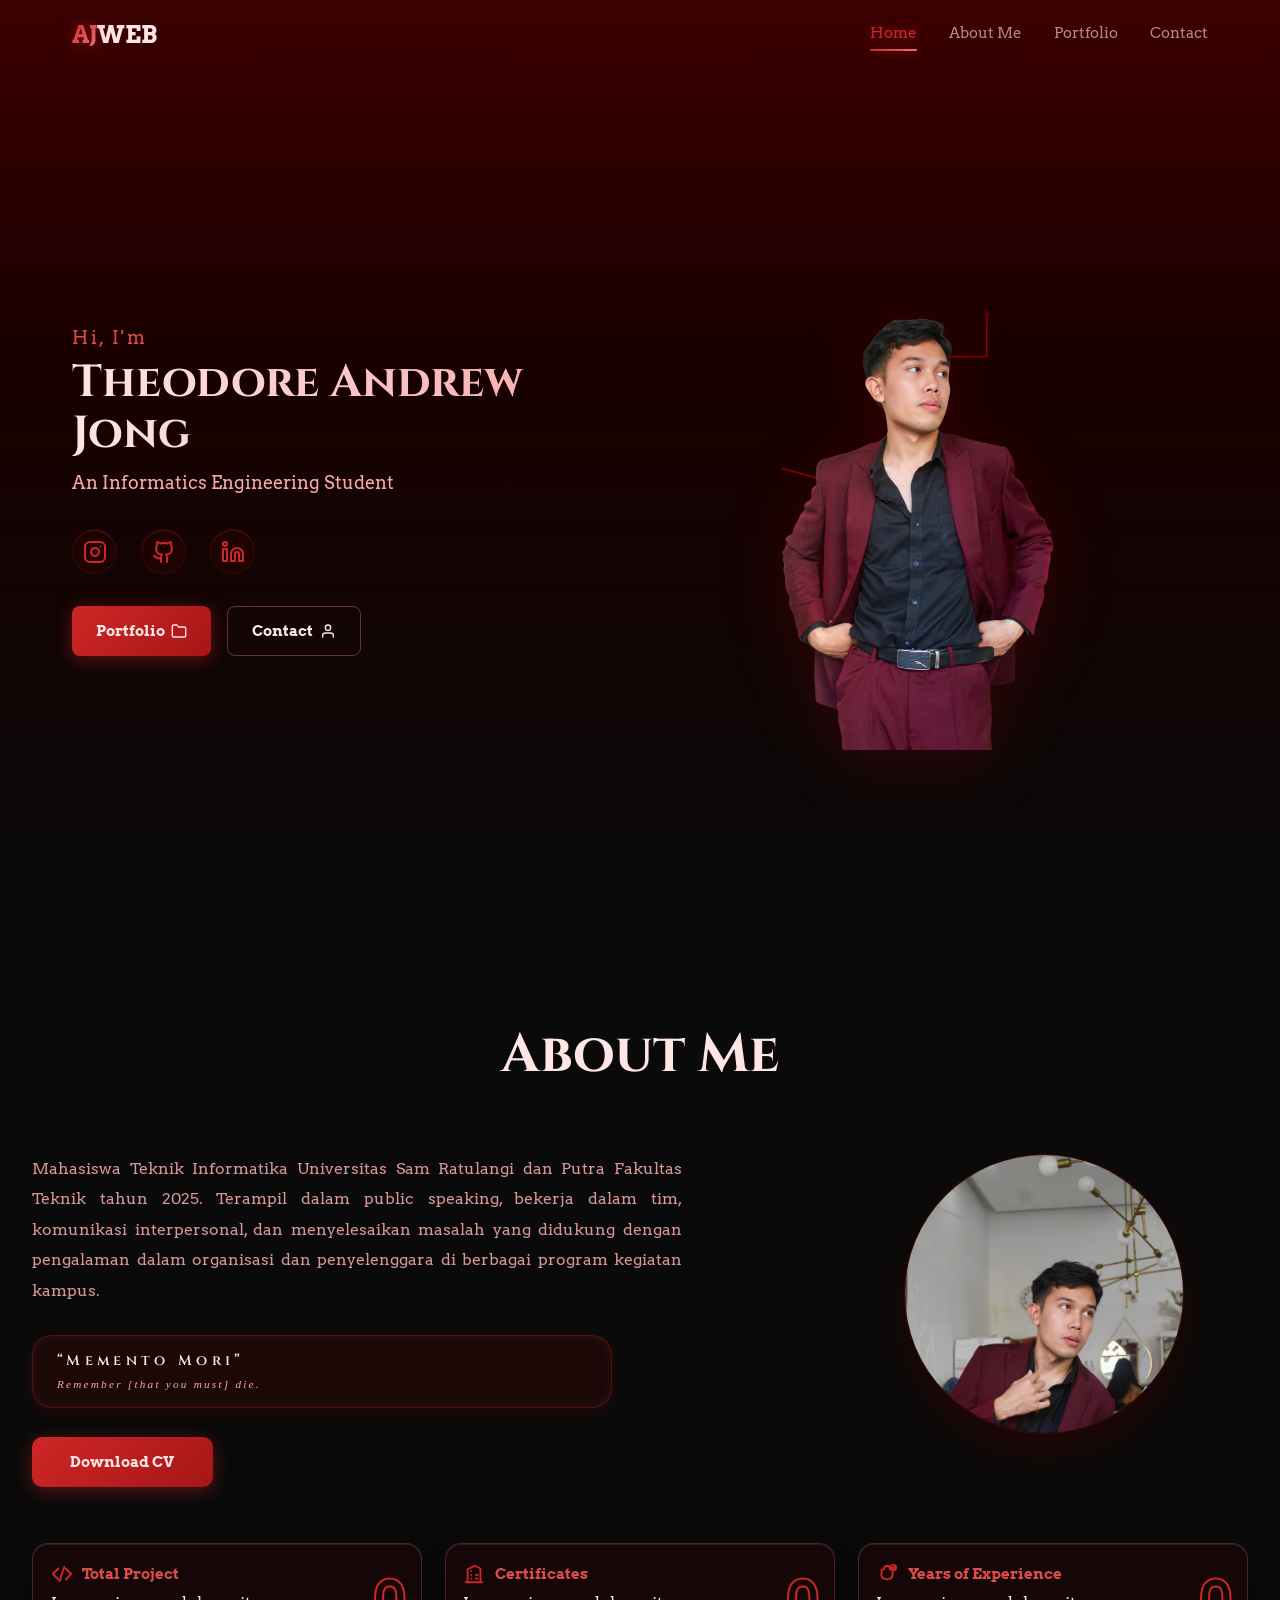
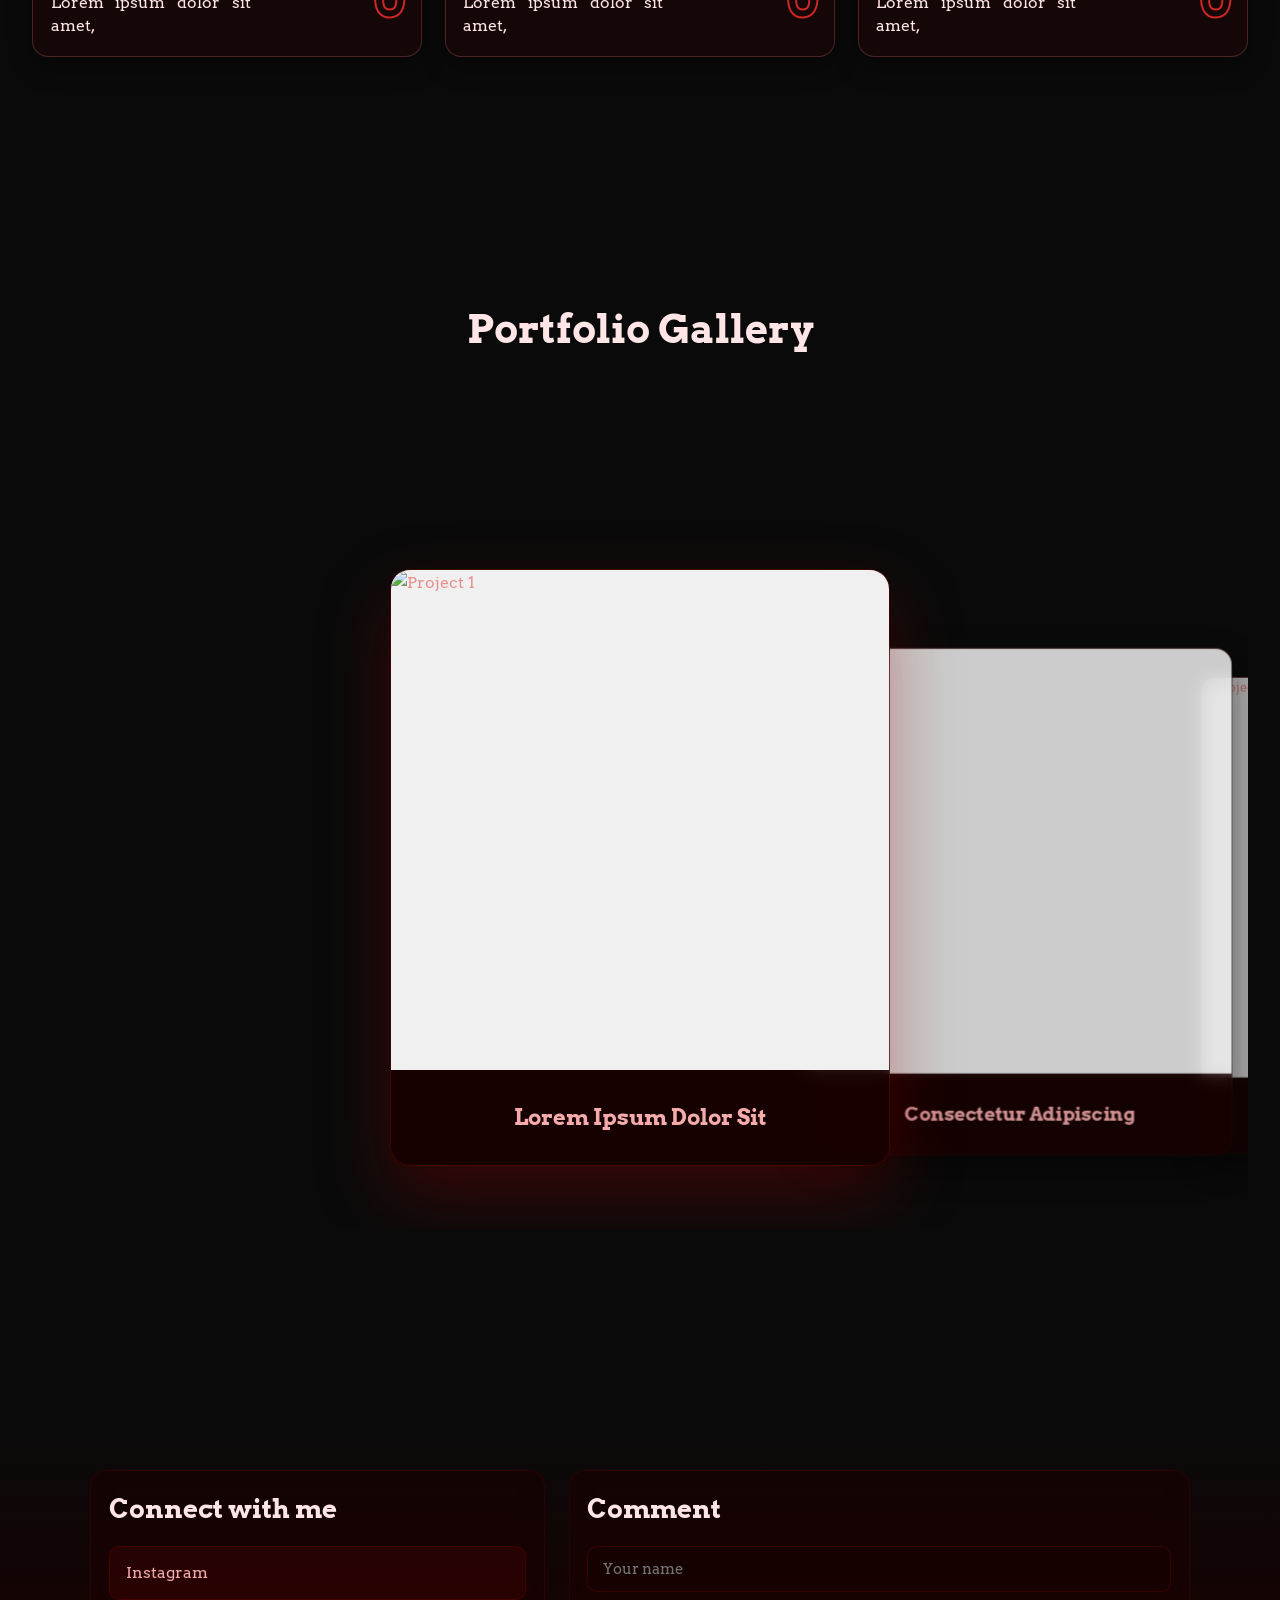
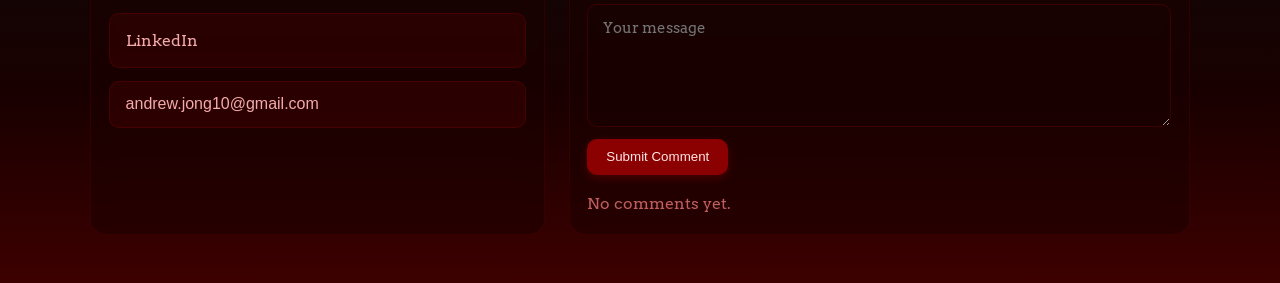
==== commit 6495ad9d: "modifikasi bagian about (belum selesai)" ====
--- a/index.html
+++ b/index.html
@@ -87,28 +87,58 @@
     <!-- Bagian About -->
     <section id="about" class="about">
         <div class="about-container">
-            <img src="images/web-photo.jpg" alt="Foto Theodore Andrew Jong" class="about-image">
-            <div class="about-content">
-                <h2>Hello, I'm</h2>
-                <h2 class="highlight">Theodore Andrew Jong</h2>
-                <p>Mahasiswa Teknik Informatika Universitas Sam Ratulangi dan Putra Fakultas Teknik tahun 2025. Terampil dalam public speaking, bekerja dalam tim, komunikasi interpersonal, 
-                    dan menyelesaikan masalah yang didukung dengan pengalaman dalam organisasi dan penyelenggara di berbagai program kegiatan kampus.</p>
-                
-                <div class="hero-stats">
-                    <div class="stat-box">
-                        <span class="stat-number">0</span>
-                        <span class="stat-label">Projects</span>
-                    </div>
-                    <div class="stat-box">
-                        <span class="stat-number">0</span>
-                        <span class="stat-label">Years Experience</span>
-                    </div>
-                </div>
-
-                <blockquote class="about-motto">
-                    <span class="motto-main">“memento mori”</span>
-                    <span class="motto-meaning">remember you are mortal</span>
-                </blockquote>
+            <h2 class="section-title">About Me</h2>
+
+            <div class="about-top">
+                <div class="about-content">
+                    <p>Mahasiswa Teknik Informatika Universitas Sam Ratulangi dan Putra Fakultas Teknik tahun 2025. Terampil dalam public speaking, bekerja dalam tim, komunikasi interpersonal, dan menyelesaikan masalah yang didukung dengan pengalaman dalam organisasi dan penyelenggara di berbagai program kegiatan kampus.</p>
+
+                    <blockquote class="about-motto">
+                        <span class="motto-main">“Memento Mori”</span>
+                        <span class="motto-meaning">Remember [that you must] die.</span>
+                    </blockquote>
+
+                    <a href="#" class="btn btn-primary about-download-btn">Download CV</a>
+                </div>
+
+                <div class="about-image-wrap">
+                    <img src="images/web-photo.jpg" alt="Foto Theodore Andrew Jong" class="about-image">
+                </div>
+            </div>
+
+            <div class="about-stats hero-stats">
+                <article class="about-stat-card">
+                    <div class="about-stat-head">
+                        <span class="about-stat-icon" aria-hidden="true">
+                            <svg xmlns="http://www.w3.org/2000/svg" width="22" height="22" viewBox="0 0 24 24" fill="none" stroke="currentColor" stroke-width="2" stroke-linecap="round" stroke-linejoin="round"><path d="M16 18l6-6-6-6"/><path d="M8 6l-6 6 6 6"/><path d="M14.5 4l-5 16"/></svg>
+                        </span>
+                        <h3>Total Project</h3>
+                    </div>
+                    <p>Lorem ipsum dolor sit amet,</p>
+                    <span class="about-stat-number">0</span>
+                </article>
+
+                <article class="about-stat-card">
+                    <div class="about-stat-head">
+                        <span class="about-stat-icon" aria-hidden="true">
+                            <svg xmlns="http://www.w3.org/2000/svg" width="22" height="22" viewBox="0 0 24 24" fill="none" stroke="currentColor" stroke-width="2" stroke-linecap="round" stroke-linejoin="round"><path d="M3 21h18"/><path d="M5 21V7l8-4 6 3v15"/><path d="M9 9h.01"/><path d="M9 13h.01"/><path d="M9 17h.01"/><path d="M14 13h2"/><path d="M14 17h2"/></svg>
+                        </span>
+                        <h3>Certificates</h3>
+                    </div>
+                    <p>Lorem ipsum dolor sit amet,</p>
+                    <span class="about-stat-number">0</span>
+                </article>
+
+                <article class="about-stat-card">
+                    <div class="about-stat-head">
+                        <span class="about-stat-icon" aria-hidden="true">
+                            <svg xmlns="http://www.w3.org/2000/svg" width="22" height="22" viewBox="0 0 24 24" fill="none" stroke="currentColor" stroke-width="2" stroke-linecap="round" stroke-linejoin="round"><path d="M12 3a3 3 0 0 0-3 3v1H8a2 2 0 0 0-2 2v4.5a3.5 3.5 0 0 0 2.1 3.2L12 18l3.9-1.3a3.5 3.5 0 0 0 2.1-3.2V9a2 2 0 0 0-2-2h-1V6a3 3 0 0 0-3-3z"/><circle cx="19" cy="5" r="3"/><path d="m18 5 1 1 2-2"/></svg>
+                        </span>
+                        <h3>Years of Experience</h3>
+                    </div>
+                    <p>Lorem ipsum dolor sit amet,</p>
+                    <span class="about-stat-number">0</span>
+                </article>
             </div>
         </div>
     </section>
--- a/style.css
+++ b/style.css
@@ -454,105 +454,220 @@
 
 /* About Section */
 .about {
-    padding: 4rem 2rem;
+    padding: 7rem 2rem;
     background-color: #0A0A0A;
     margin: 0 auto;
 }
 
-.about .hero-stats {
-    margin-top: 2rem;
-    margin-bottom: 2rem;
-    justify-content: flex-start;
-}
-
-@media (max-width: 768px) {
-    .about .hero-stats {
-        justify-content: center;
-    }
-}
-
 .about-container {
-    max-width: 1000px;
+    max-width: 1240px;
     margin: 0 auto;
     display: flex;
-    gap: 2.5rem;
+    flex-direction: column;
+    gap: 3rem;
+}
+
+.section-title {
+    font-family: 'Cinzel', serif;
+    font-size: clamp(2.3rem, 4.2vw, 3.4rem);
+    text-align: center;
+    color: #FFE5E5;
+    margin-bottom: 0.5rem;
+}
+
+.about-top {
+    display: grid;
+    grid-template-columns: 1fr 280px;
+    gap: 12rem;
+    padding-right: 4rem;
     align-items: flex-start;
 }
 
-.about h2 {
-    font-size: 2.5rem;
-    margin-bottom: 0;
-    color: #FFE5E5;
-    text-align: left;
-}
-
-.about-content h2 {
-    line-height: 1;
-}
-
-.about-content h2:last-of-type {
-    margin-bottom: 1rem;
+.about-image-wrap {
+    border-radius: 50%;
+    overflow: hidden;
+    background: rgba(61, 0, 0, 0.25);
+    border: 1px solid rgba(166, 22, 22, 0.25);
+    aspect-ratio: 1 / 1;
+    box-shadow: inset 0 1px 0 rgba(255, 255, 255, 0.08), 0 20px 42px rgba(61, 0, 0, 0.45);
 }
 
 .about-image {
-    width: 280px;
-    flex-shrink: 0;
-    border-radius: 12px;
+    width: 100%;
+    height: 100%;
     display: block;
     object-fit: cover;
+    object-position: top center;
 }
 
 .about-content {
-    flex: 1;
+    display: flex;
+    flex-direction: column;
+    align-items: flex-start;
+    justify-content: flex-start;
+    padding-top: 0;
 }
 
 .about p {
-    line-height: 1.8;
+    max-width: 650px;
+    line-height: 1.9;
+    color: rgba(245, 171, 171, 0.88);
     text-align: justify;
 }
 
 .about-motto {
-    margin-top: 1.25rem;
-    padding: 1.1rem 1.25rem;
-    background-color: rgba(61, 0, 0, 0.3);
-    border-left: 6px solid #8B0000;
+    margin-top: 1.8rem;
+    width: 100%;
+    max-width: 580px;
+    padding: 0.8rem 1.5rem;
+    background: rgba(139, 0, 0, 0.15);
+    border: 1px solid rgba(207, 38, 38, 0.3);
+    border-radius: 20px;
+    text-align: left;
+    box-shadow: 0 4px 15px rgba(139, 0, 0, 0.2), inset 0 0 10px rgba(255, 255, 255, 0.05);
+    display: flex;
+    flex-direction: column;
+    gap: 0.3rem;
+}
+
+.motto-main {
+    color: #FFE5E5;
+    font-family: 'Cinzel', serif;
+    font-size: clamp(0.5rem, 2vw, 0.9rem);
+    letter-spacing: 0.3em;
+    font-weight: 600;
+}
+
+.motto-meaning {
+    font-size: 0.7rem;
+    letter-spacing: 0.2em;
+    color: #F5ABAB;
+    font-style: italic;
+}
+
+.about-download-btn {
+    margin-top: 1.8rem;
+    padding: 0.8rem 2.4rem;
     border-radius: 10px;
-    color: #F5ABAB;
+}
+
+.about-stats {
+    display: grid;
+    grid-template-columns: repeat(3, minmax(0, 1fr));
+    gap: 1.4rem;
+    margin-top: 0.5rem;
+}
+
+.about-stat-card {
     position: relative;
-    text-align: left;
-    box-shadow: 0 10px 18px rgba(61, 0, 0, 0.4);
-    backdrop-filter: blur(10px);
-}
-
-.motto-main {
-    display: block;
-    font-size: 1.15rem;
+    padding: 1.15rem 4.4rem 1.15rem 1.1rem;
+    border-radius: 16px;
+    background: rgba(61, 0, 0, 0.24);
+    border: 1px solid rgba(232, 118, 118, 0.26);
+    box-shadow: inset 0 1px 0 rgba(255, 255, 255, 0.08), 0 12px 24px rgba(0, 0, 0, 0.32);
+}
+
+.about-stat-head {
+    display: flex;
+    align-items: center;
+    gap: 0.6rem;
+    margin-bottom: 0.28rem;
+}
+
+.about-stat-icon {
+    display: inline-flex;
+    color: #CF2626;
+}
+
+.about-stat-head h3 {
+    color: #DB4D4D;
+    font-size: 0.95rem;
     font-weight: 700;
-    letter-spacing: 0.08em;
-    text-transform: uppercase;
-    margin-bottom: 0.35rem;
-}
-
-.motto-meaning {
-    display: block;
-    font-size: 0.96rem;
-    color: #999999;
-    letter-spacing: 0.01em;
+}
+
+.about-stat-card p {
+    line-height: 1.45;
+    color: #FFE5E5;
+    max-width: 200px;
+    margin: 0;
+}
+
+.about-stat-number {
+    position: absolute;
+    right: 1rem;
+    top: 50%;
+    transform: translateY(-50%);
+    font-size: 3.2rem;
+    font-weight: 700;
+    color: transparent;
+    -webkit-text-stroke: 2px #CF2626;
+    line-height: 1;
+}
+
+@media (max-width: 980px) {
+    .about {
+        padding: 6rem 1.5rem;
+    }
+
+    .about-top {
+        grid-template-columns: 1fr;
+        gap: 1.8rem;
+    }
+
+    .about-image-wrap {
+        height: 420px;
+        max-width: 320px;
+        margin: 0 auto;
+    }
+
+    .about-content {
+        align-items: flex-start;
+    }
+
+    .about-stats {
+        grid-template-columns: repeat(2, minmax(0, 1fr));
+    }
 }
 
 @media (max-width: 768px) {
-    .about-container {
-        flex-direction: column;
+    .about {
+        padding: 5rem 1rem;
+    }
+
+    .about-image-wrap {
+        height: 360px;
+        max-width: 280px;
+    }
+
+    .about-content {
         align-items: center;
+    }
+
+    .about p {
         text-align: center;
     }
 
-    .about-image {
-        width: 220px;
-    }
-
-    .about h2 {
-        text-align: center;
+    .about-download-btn {
+        width: 100%;
+        justify-content: center;
+    }
+
+    .about-stats {
+        grid-template-columns: 1fr;
+    }
+
+    .about-stat-card {
+        padding-right: 4.2rem;
+    }
+}
+
+@media (max-width: 480px) {
+    .about-motto {
+        font-size: 1.35rem;
+    }
+
+    .about-stat-number {
+        font-size: 2.8rem;
     }
 }
 
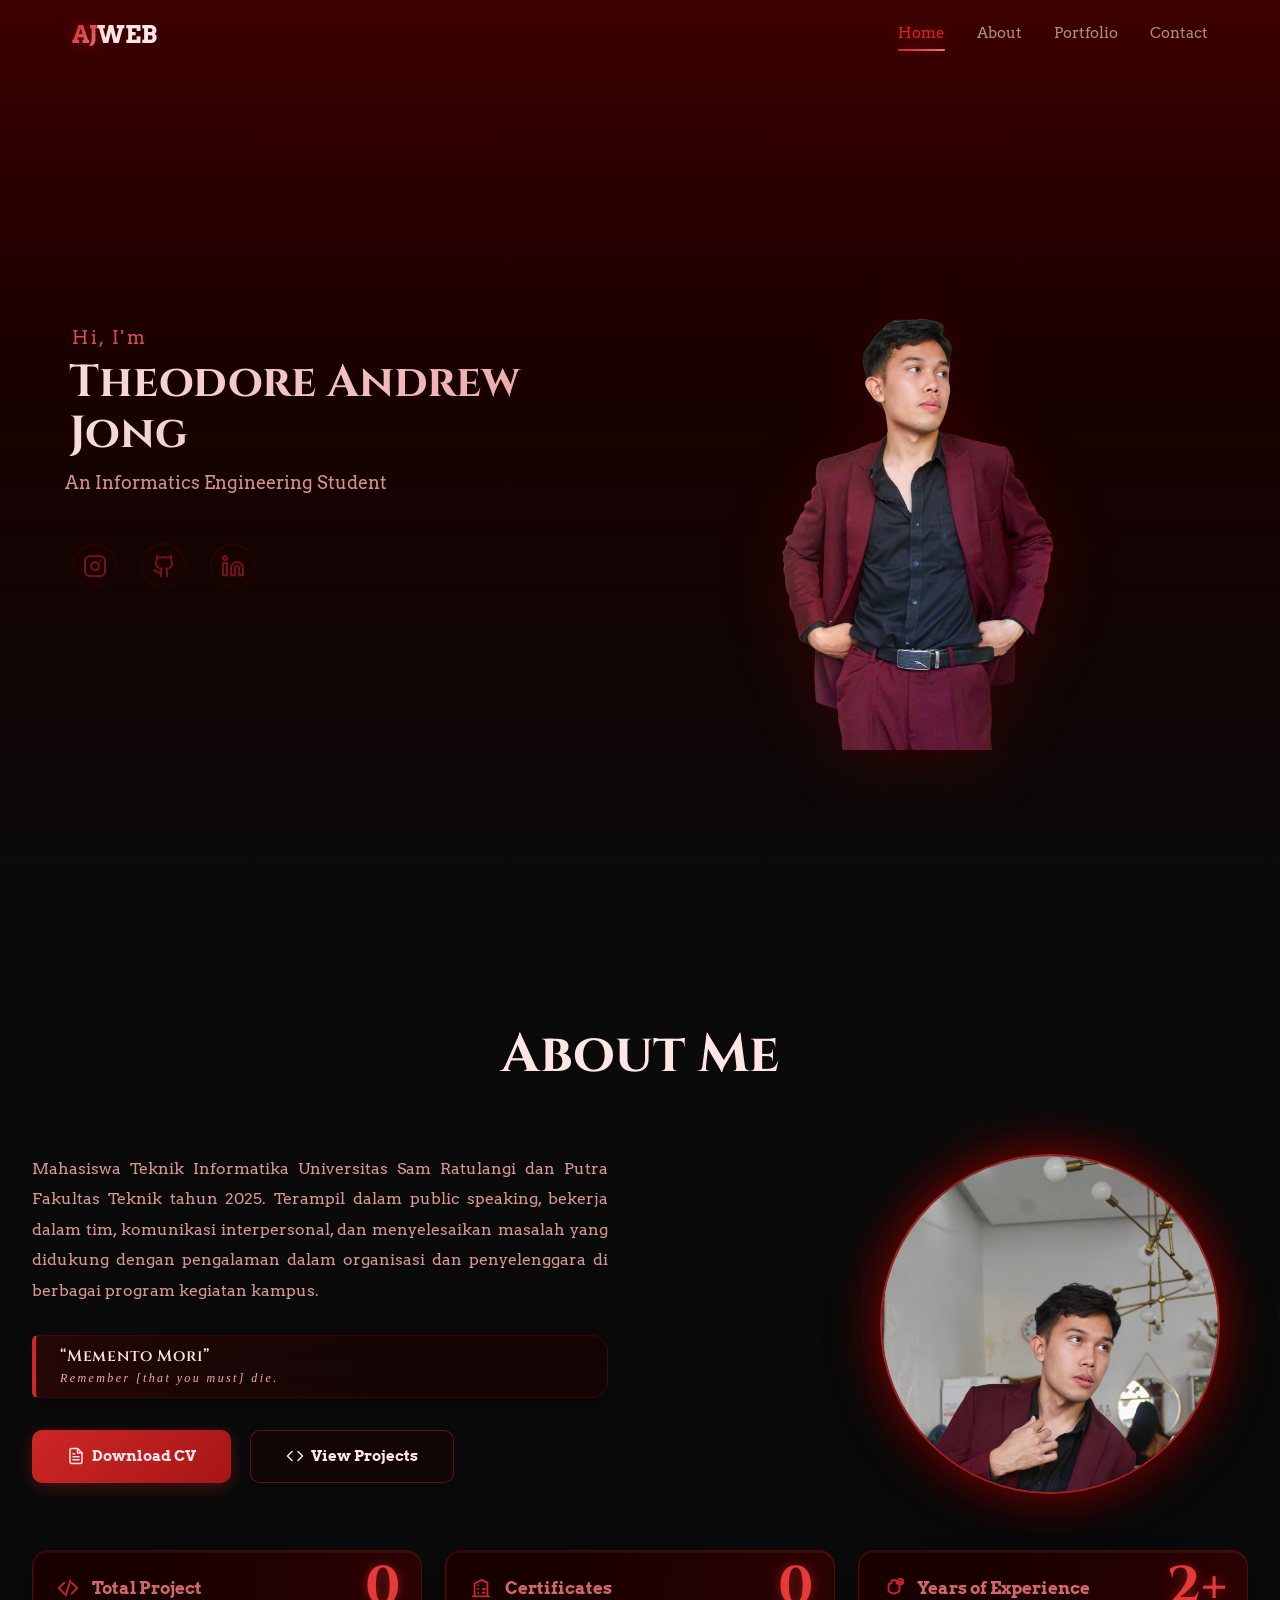
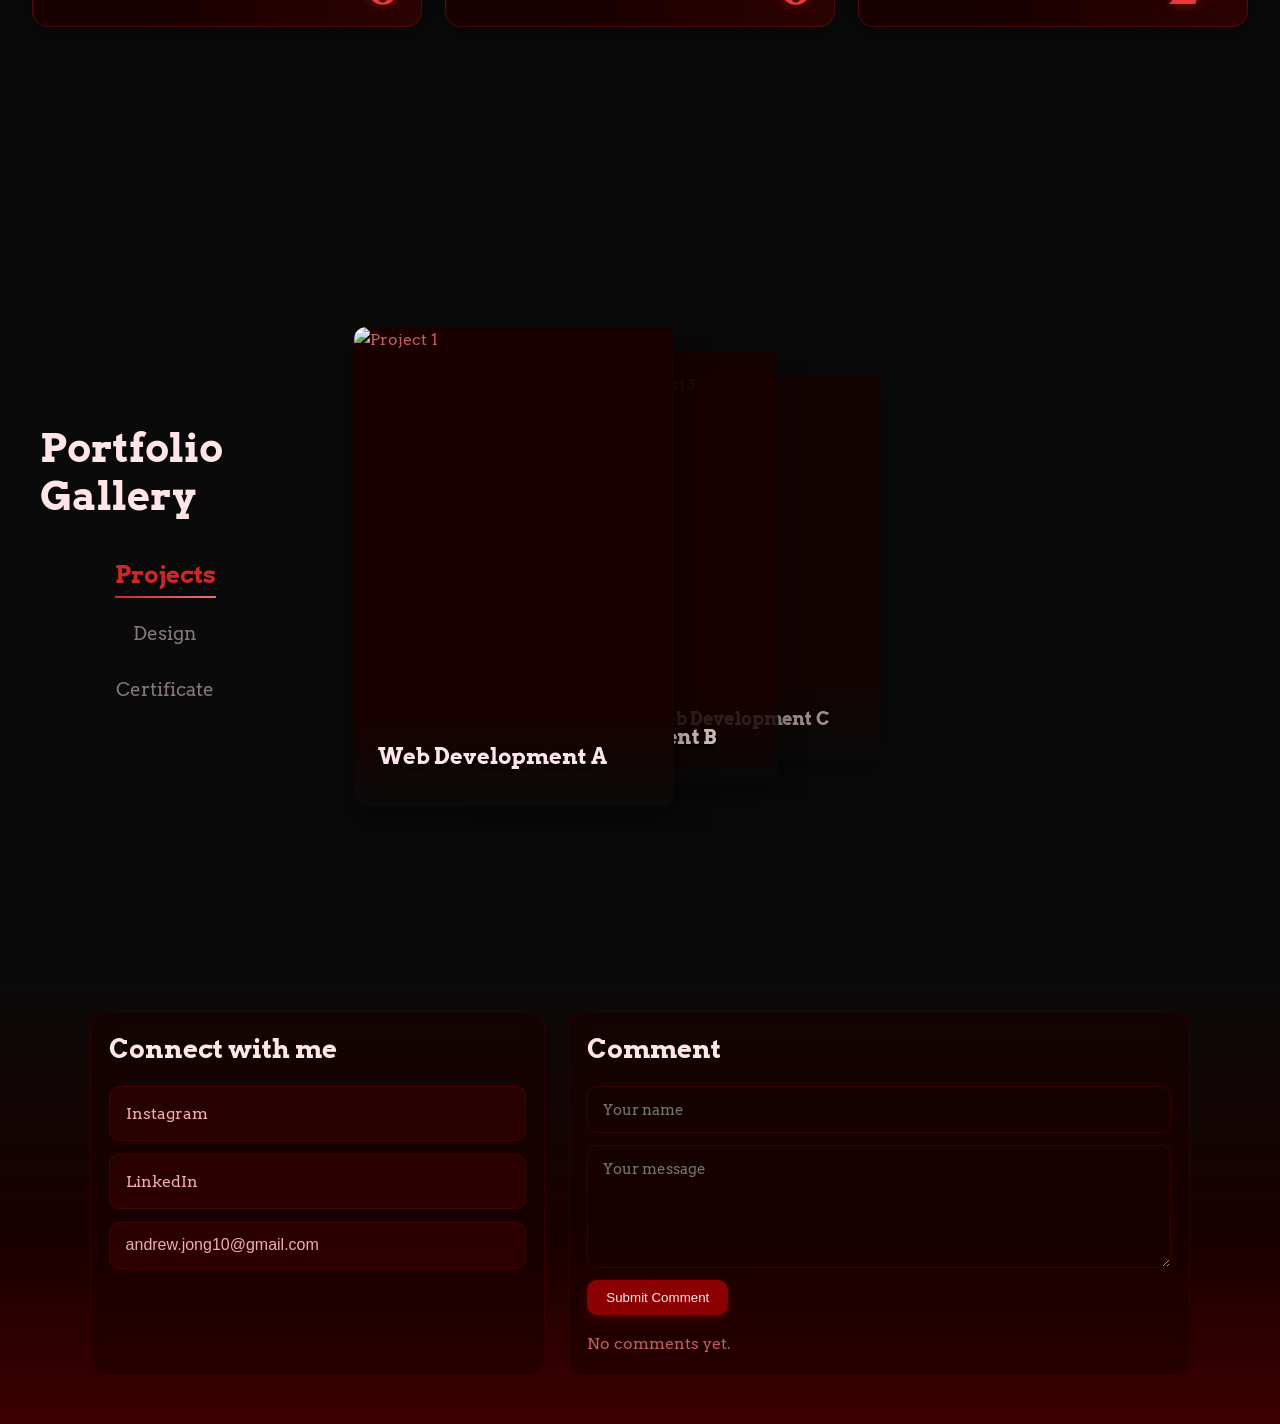
==== commit 35cb2adc: "perubahan di about dan terlanjur sedikit di portfolio" ====
--- a/index.html
+++ b/index.html
@@ -17,7 +17,7 @@
             <h1 class="logo"><span class="highlightH">AJ</span>WEB</h1>
             <ul class="nav-links">
                 <li><a href="#home" class="active">Home</a></li>
-                <li><a href="#about">About Me</a></li>
+                <li><a href="#about">About</a></li>
                 <li><a href="#projects">Portfolio</a></li>
                 <li><a href="#contact">Contact</a></li>
                 <span class="nav-indicator" aria-hidden="true"></span>
@@ -98,7 +98,16 @@
                         <span class="motto-meaning">Remember [that you must] die.</span>
                     </blockquote>
 
-                    <a href="#" class="btn btn-primary about-download-btn">Download CV</a>
+                    <div class="about-buttons">
+                        <a href="#" class="btn btn-primary about-btn">
+                            <span class="btn-icon"><svg width="18" height="18" viewBox="0 0 24 24" fill="none" stroke="currentColor" stroke-width="2" stroke-linecap="round" stroke-linejoin="round"><path d="M14 2H6a2 2 0 0 0-2 2v16a2 2 0 0 0 2 2h12a2 2 0 0 0 2-2V8z"></path><polyline points="14 2 14 8 20 8"></polyline><line x1="16" y1="13" x2="8" y2="13"></line><line x1="16" y1="17" x2="8" y2="17"></line><polyline points="10 9 9 9 8 9"></polyline></svg></span>
+                            Download CV
+                        </a>
+                        <a href="#projects" class="btn btn-secondary about-btn">
+                            <span class="btn-icon"><svg width="18" height="18" viewBox="0 0 24 24" fill="none" stroke="currentColor" stroke-width="2" stroke-linecap="round" stroke-linejoin="round"><polyline points="16 18 22 12 16 6"></polyline><polyline points="8 6 2 12 8 18"></polyline></svg></span>
+                            View Projects
+                        </a>
+                    </div>
                 </div>
 
                 <div class="about-image-wrap">
@@ -114,8 +123,7 @@
                         </span>
                         <h3>Total Project</h3>
                     </div>
-                    <p>Lorem ipsum dolor sit amet,</p>
-                    <span class="about-stat-number">0</span>
+                    <span class="about-stat-number" id="stat-projects">0</span>
                 </article>
 
                 <article class="about-stat-card">
@@ -125,8 +133,7 @@
                         </span>
                         <h3>Certificates</h3>
                     </div>
-                    <p>Lorem ipsum dolor sit amet,</p>
-                    <span class="about-stat-number">0</span>
+                    <span class="about-stat-number" id="stat-certificates">0</span>
                 </article>
 
                 <article class="about-stat-card">
@@ -136,8 +143,7 @@
                         </span>
                         <h3>Years of Experience</h3>
                     </div>
-                    <p>Lorem ipsum dolor sit amet,</p>
-                    <span class="about-stat-number">0</span>
+                    <span class="about-stat-number" id="stat-experience">0</span>
                 </article>
             </div>
         </div>
@@ -145,51 +151,100 @@
 
     <!-- Bagian Portfolio -->
     <section id="projects" class="portfolio">
-        <h2>Portfolio Gallery</h2>
-        <div class="portfolio-carousel-wrapper">
-            <div class="portfolio-carousel" id="portfolioCarousel">
-                <div class="portfolio-card" data-index="0">
-                    <div class="portfolio-image">
-                        <img src="https://via.placeholder.com/500x500/5f3475/ffffff?text=Project+1" alt="Project 1">
-                    </div>
-                    <div class="portfolio-info">
-                        <h3>Lorem Ipsum Dolor Sit</h3>
-                    </div>
-                </div>
-
-                <div class="portfolio-card" data-index="1">
-                    <div class="portfolio-image">
-                        <img src="https://via.placeholder.com/500x500/708d81/ffffff?text=Project+2" alt="Project 2">
-                    </div>
-                    <div class="portfolio-info">
-                        <h3>Consectetur Adipiscing</h3>
-                    </div>
-                </div>
-
-                <div class="portfolio-card" data-index="2">
-                    <div class="portfolio-image">
-                        <img src="https://via.placeholder.com/500x500/893172/ffffff?text=Project+3" alt="Project 3">
-                    </div>
-                    <div class="portfolio-info">
-                        <h3>Sed Do Eiusmod Tempor</h3>
-                    </div>
-                </div>
-
-                <div class="portfolio-card" data-index="3">
-                    <div class="portfolio-image">
-                        <img src="https://via.placeholder.com/500x500/213885/ffffff?text=Project+4" alt="Project 4">
-                    </div>
-                    <div class="portfolio-info">
-                        <h3>Incididunt Ut Labore</h3>
-                    </div>
-                </div>
-
-                <div class="portfolio-card" data-index="4">
-                    <div class="portfolio-image">
-                        <img src="https://via.placeholder.com/500x500/081849/ffffff?text=Project+5" alt="Project 5">
-                    </div>
-                    <div class="portfolio-info">
-                        <h3>Magna Aliqua Enim</h3>
+        <div class="portfolio-container">
+            <!-- Bagian Kiri: Navigasi -->
+            <div class="portfolio-sidebar">
+                <h2>Portfolio Gallery</h2>
+                <nav class="portfolio-nav">
+                    <button class="portfolio-tab active" data-target="group-project">Projects</button>
+                    <button class="portfolio-tab" data-target="group-design">Design</button>
+                    <button class="portfolio-tab" data-target="group-certificate">Certificate</button>
+                </nav>
+            </div>
+            
+            <!-- Bagian Kanan: Konten Slider -->
+            <div class="portfolio-content">
+                <!-- Group untuk Project -->
+                <div class="portfolio-slider-group active" id="group-project">
+                    <div class="portfolio-card style-primary">
+                        <div class="portfolio-card-inner">
+                            <img src="https://via.placeholder.com/600x800/8B0000/ffffff?text=Project+1" alt="Project 1">
+                            <div class="portfolio-card-info">
+                                <h3>Web Development A</h3>
+                            </div>
+                        </div>
+                    </div>
+                    <div class="portfolio-card style-secondary">
+                        <div class="portfolio-card-inner">
+                            <img src="https://via.placeholder.com/600x800/1A0000/ffffff?text=Project+2" alt="Project 2">
+                            <div class="portfolio-card-info">
+                                <h3>Web Development B</h3>
+                            </div>
+                        </div>
+                    </div>
+                    <div class="portfolio-card style-tertiary">
+                        <div class="portfolio-card-inner">
+                            <img src="https://via.placeholder.com/600x800/0A0A0A/ffffff?text=Project+3" alt="Project 3">
+                            <div class="portfolio-card-info">
+                                <h3>Web Development C</h3>
+                            </div>
+                        </div>
+                    </div>
+                </div>
+
+                <!-- Group untuk Design -->
+                <div class="portfolio-slider-group" id="group-design">
+                    <div class="portfolio-card style-primary">
+                        <div class="portfolio-card-inner">
+                            <img src="https://via.placeholder.com/600x800/A61616/ffffff?text=Design+1" alt="Design 1">
+                            <div class="portfolio-card-info">
+                                <h3>UI/UX Design A</h3>
+                            </div>
+                        </div>
+                    </div>
+                    <div class="portfolio-card style-secondary">
+                        <div class="portfolio-card-inner">
+                            <img src="https://via.placeholder.com/600x800/CF2626/ffffff?text=Design+2" alt="Design 2">
+                            <div class="portfolio-card-info">
+                                <h3>UI/UX Design B</h3>
+                            </div>
+                        </div>
+                    </div>
+                    <div class="portfolio-card style-tertiary">
+                        <div class="portfolio-card-inner">
+                            <img src="https://via.placeholder.com/600x800/3D0000/ffffff?text=Design+3" alt="Design 3">
+                            <div class="portfolio-card-info">
+                                <h3>UI/UX Design C</h3>
+                            </div>
+                        </div>
+                    </div>
+                </div>
+
+                <!-- Group untuk Certificate -->
+                <div class="portfolio-slider-group" id="group-certificate">
+                    <div class="portfolio-card style-primary">
+                        <div class="portfolio-card-inner">
+                            <img src="https://via.placeholder.com/600x800/E87676/ffffff?text=Cert+1" alt="Certificate 1">
+                            <div class="portfolio-card-info">
+                                <h3>Certificate A</h3>
+                            </div>
+                        </div>
+                    </div>
+                    <div class="portfolio-card style-secondary">
+                        <div class="portfolio-card-inner">
+                            <img src="https://via.placeholder.com/600x800/CF2626/ffffff?text=Cert+2" alt="Certificate 2">
+                            <div class="portfolio-card-info">
+                                <h3>Certificate B</h3>
+                            </div>
+                        </div>
+                    </div>
+                    <div class="portfolio-card style-tertiary">
+                        <div class="portfolio-card-inner">
+                            <img src="https://via.placeholder.com/600x800/1A0000/ffffff?text=Cert+3" alt="Certificate 3">
+                            <div class="portfolio-card-info">
+                                <h3>Certificate C</h3>
+                            </div>
+                        </div>
                     </div>
                 </div>
             </div>
--- a/style.css
+++ b/style.css
@@ -477,19 +477,20 @@
 
 .about-top {
     display: grid;
-    grid-template-columns: 1fr 280px;
-    gap: 12rem;
-    padding-right: 4rem;
+    grid-template-columns: 50% 1fr;
+    gap: 0;
     align-items: flex-start;
 }
 
 .about-image-wrap {
+    width: 340px;
+    margin-left: 15rem;
     border-radius: 50%;
     overflow: hidden;
-    background: rgba(61, 0, 0, 0.25);
-    border: 1px solid rgba(166, 22, 22, 0.25);
+    background: radial-gradient(circle, rgba(97, 4, 4, 0.4) 0%, transparent 70%);
+    border: 2px solid rgba(207, 38, 38, 0.8);
     aspect-ratio: 1 / 1;
-    box-shadow: inset 0 1px 0 rgba(255, 255, 255, 0.08), 0 20px 42px rgba(61, 0, 0, 0.45);
+    box-shadow: 0 0 40px 10px #610404, 0 25px 50px rgba(0, 0, 0, 0.6);
 }
 
 .about-image {
@@ -506,10 +507,11 @@
     align-items: flex-start;
     justify-content: flex-start;
     padding-top: 0;
+    padding-right: 2rem;
 }
 
 .about p {
-    max-width: 650px;
+    width: 100%;
     line-height: 1.9;
     color: rgba(245, 171, 171, 0.88);
     text-align: justify;
@@ -518,37 +520,72 @@
 .about-motto {
     margin-top: 1.8rem;
     width: 100%;
-    max-width: 580px;
-    padding: 0.8rem 1.5rem;
-    background: rgba(139, 0, 0, 0.15);
-    border: 1px solid rgba(207, 38, 38, 0.3);
-    border-radius: 20px;
+    padding: 0.5rem 1.5rem;
+    background: radial-gradient(circle at left center, rgba(207, 38, 38, 0.08) 0%, transparent 60%), #140505;
+    border: 1px solid rgba(207, 38, 38, 0.15);
+    border-left: 4px solid #CF2626;
+    border-radius: 6px 16px 16px 6px;
     text-align: left;
-    box-shadow: 0 4px 15px rgba(139, 0, 0, 0.2), inset 0 0 10px rgba(255, 255, 255, 0.05);
+    box-shadow: 0 8px 20px rgba(0, 0, 0, 0.3), inset 15px 0 30px rgba(207, 38, 38, 0.04);
     display: flex;
     flex-direction: column;
-    gap: 0.3rem;
+    position: relative;
+    overflow: hidden;
 }
 
 .motto-main {
     color: #FFE5E5;
     font-family: 'Cinzel', serif;
-    font-size: clamp(0.5rem, 2vw, 0.9rem);
-    letter-spacing: 0.3em;
+    font-size: clamp(0.5rem, 2vw, 1rem);
+    letter-spacing: 0.05em;
     font-weight: 600;
+    position: relative;
+    z-index: 2;
 }
 
 .motto-meaning {
-    font-size: 0.7rem;
+    font-size: 0.75rem;
     letter-spacing: 0.2em;
     color: #F5ABAB;
     font-style: italic;
-}
-
-.about-download-btn {
-    margin-top: 1.8rem;
-    padding: 0.8rem 2.4rem;
+    position: relative;
+    z-index: 2;
+}
+
+.about-buttons {
+    display: flex;
+    gap: 1.2rem;
+    margin-top: 2rem;
+    flex-wrap: wrap;
+}
+
+.about-btn {
+    padding: 0.85rem 2.2rem;
     border-radius: 10px;
+    transition: all 0.3s cubic-bezier(0.25, 0.8, 0.25, 1);
+}
+
+.about-btn.btn-primary {
+    background: linear-gradient(135deg, #CF2626, #A61616);
+    box-shadow: 0 4px 15px rgba(207, 38, 38, 0.3);
+}
+
+.about-btn.btn-primary:hover {
+    transform: translateY(-2px);
+    box-shadow: 0 8px 25px rgba(207, 38, 38, 0.4), 0 0 10px rgba(207, 38, 38, 0.2);
+}
+
+.about-btn.btn-secondary {
+    background: rgba(26, 0, 0, 0.5);
+    border: 1px solid rgba(207, 38, 38, 0.4);
+    box-shadow: 0 4px 10px rgba(0, 0, 0, 0.2);
+}
+
+.about-btn.btn-secondary:hover {
+    transform: translateY(-2px);
+    background: rgba(45, 0, 0, 0.6);
+    border-color: #CF2626;
+    box-shadow: 0 8px 25px rgba(0, 0, 0, 0.4), 0 0 8px rgba(207, 38, 38, 0.1);
 }
 
 .about-stats {
@@ -560,18 +597,31 @@
 
 .about-stat-card {
     position: relative;
-    padding: 1.15rem 4.4rem 1.15rem 1.1rem;
+    padding: 1.5rem 5rem 1.5rem 1.5rem;
     border-radius: 16px;
-    background: rgba(61, 0, 0, 0.24);
-    border: 1px solid rgba(232, 118, 118, 0.26);
-    box-shadow: inset 0 1px 0 rgba(255, 255, 255, 0.08), 0 12px 24px rgba(0, 0, 0, 0.32);
+    background: radial-gradient(circle at right center, rgba(207, 38, 38, 0.1) 0%, transparent 70%), #1A0000;
+    border: 1px solid rgba(207, 38, 38, 0.25);
+    box-shadow: inset 0 2px 0 rgba(255, 255, 255, 0.05), 0 8px 24px rgba(0, 0, 0, 0.4);
+    overflow: hidden;
+    transition: all 0.3s cubic-bezier(0.25, 0.8, 0.25, 1);
+    cursor: default;
+}
+
+.about-stat-card:hover {
+    transform: translateY(-2px);
+    border-color: rgba(232, 58, 58, 0.4);
+    background: radial-gradient(circle at right center, rgba(232, 58, 58, 0.15) 0%, transparent 70%), #1A0000;
+    box-shadow: inset 0 2px 0 rgba(255, 255, 255, 0.08), 
+                0 12px 24px rgba(0, 0, 0, 0.5),
+                0 0 10px rgba(232, 58, 58, 0.1);
 }
 
 .about-stat-head {
     display: flex;
     align-items: center;
-    gap: 0.6rem;
-    margin-bottom: 0.28rem;
+    gap: 0.8rem;
+    position: relative;
+    z-index: 2;
 }
 
 .about-stat-icon {
@@ -580,28 +630,23 @@
 }
 
 .about-stat-head h3 {
-    color: #DB4D4D;
-    font-size: 0.95rem;
+    color: rgba(232, 118, 118, 0.9);
+    font-size: 1.05rem;
     font-weight: 700;
-}
-
-.about-stat-card p {
-    line-height: 1.45;
-    color: #FFE5E5;
-    max-width: 200px;
-    margin: 0;
 }
 
 .about-stat-number {
     position: absolute;
-    right: 1rem;
+    right: 1.25rem;
     top: 50%;
     transform: translateY(-50%);
-    font-size: 3.2rem;
+    font-family: 'Cinzel', serif;
+    font-size: 3.4rem;
     font-weight: 700;
-    color: transparent;
-    -webkit-text-stroke: 2px #CF2626;
+    color: #E83A3A;
+    text-shadow: 0 0 10px rgba(232, 58, 58, 0.4), 0 0 20px rgba(232, 58, 58, 0.2);
     line-height: 1;
+    z-index: 2;
 }
 
 @media (max-width: 980px) {
@@ -647,7 +692,12 @@
         text-align: center;
     }
 
-    .about-download-btn {
+    .about-buttons {
+        width: 100%;
+        justify-content: center;
+    }
+
+    .about-buttons .about-btn {
         width: 100%;
         justify-content: center;
     }
@@ -676,127 +726,181 @@
     padding: 6rem 2rem;
     background-color: #0A0A0A;
     overflow: hidden;
-}
-
-.portfolio h2 {
-    text-align: center;
+    min-height: 80vh;
+}
+
+.portfolio-container {
+    max-width: 1200px;
+    margin: 0 auto;
+    display: flex;
+    gap: 4rem;
+    align-items: center;
+}
+
+/* Bagian Kiri: Sidebar */
+.portfolio-sidebar {
+    flex: 0 0 250px;
+    display: flex;
+    flex-direction: column;
+    gap: 2rem;
+}
+
+.portfolio-sidebar h2 {
     font-size: 2.5rem;
-    margin-bottom: 5rem;
-    color: #FFE5E5;
-}
-
-/* Carousel Wrapper & Container */
-.portfolio-carousel-wrapper {
-    max-width: 100%;
-    margin: 0 auto 2rem;
-    position: relative;
-    overflow: visible;
-    padding: 4rem 0;
-}
-
-.portfolio-carousel {
-    display: flex;
-    gap: 0;
-    overflow-x: auto;
-    scroll-behavior: smooth;
-    padding: 4rem 0;
-    /* Hide scrollbar */
-    scrollbar-width: none;
-    -ms-overflow-style: none;
-    /* Center the carousel with padding */
-    padding-left: calc(50vw - 250px);
-    padding-right: calc(50vw - 250px);
-    scroll-snap-type: x mandatory;
+    color: #FFE5E5;
+    line-height: 1.2;
+    text-align: left;
+}
+
+.portfolio-nav {
+    display: flex;
+    flex-direction: column;
+    gap: 1rem;
+}
+
+.portfolio-tab {
+    background: transparent;
+    border: none;
+    color: rgba(255, 229, 229, 0.5);
+    font-size: 1.2rem;
+    font-family: 'Arvo', serif;
+    text-align: left;
+    padding: 0.5rem 0;
+    cursor: pointer;
+    position: relative;
+    transition: all 0.3s ease;
+    width: fit-content;
+}
+
+.portfolio-tab::after {
+    content: '';
+    position: absolute;
+    bottom: 0;
+    left: 0;
+    width: 0;
+    height: 2px;
+    background: linear-gradient(90deg, #CF2626, #E87676);
+    transition: width 0.3s ease;
+}
+
+.portfolio-tab:hover {
+    color: rgba(255, 229, 229, 0.8);
+}
+
+.portfolio-tab.active {
+    color: #CF2626;
+    font-size: 1.5rem;
+    font-weight: 700;
+}
+
+.portfolio-tab.active::after {
+    width: 100%;
+}
+
+/* Bagian Kanan: Konten Slider */
+.portfolio-content {
+    flex: 1;
+    position: relative;
+    height: 600px;
+    display: flex;
     align-items: center;
-}
-
-.portfolio-carousel::-webkit-scrollbar {
-    display: none;
-}
-
-/* Portfolio Card - Overlap Effect */
+    perspective: 1000px;
+}
+
+.portfolio-slider-group {
+    position: absolute;
+    top: 50%;
+    left: 0;
+    transform: translateY(-50%);
+    width: 100%;
+    height: 500px;
+    display: flex;
+    align-items: center;
+    opacity: 0;
+    pointer-events: none;
+    visibility: hidden;
+}
+
+.portfolio-slider-group.active {
+    opacity: 1;
+    pointer-events: auto;
+    visibility: visible;
+}
+
 .portfolio-card {
-    flex: 0 0 500px;
-    background: rgba(26, 0, 0, 0.6);
-    border-radius: 20px;
+    position: absolute;
+    width: 320px;
+    height: 480px;
+    border-radius: 12px;
     overflow: hidden;
-    box-shadow: 0 15px 40px rgba(0, 0, 0, 0.5);
-    transition: all 0.5s cubic-bezier(0.4, 0, 0.2, 1);
+    box-shadow: 0 15px 35px rgba(0,0,0,0.5);
+    transition: transform 0.6s cubic-bezier(0.25, 1, 0.5, 1), opacity 0.6s ease;
+    opacity: 0;
+    transform: translateX(100px) scale(0.8);
     cursor: pointer;
-    position: relative;
-    transform-origin: center center;
-    scroll-snap-align: center;
-    backdrop-filter: blur(10px);
-    border: 1px solid rgba(139, 0, 0, 0.2);
-    /* Default state - side cards */
-    transform: scale(0.8) translateY(60px);
+}
+
+/* Susunan tumpukan kartu (3 cards overlap ke kanan) */
+.portfolio-slider-group.active .portfolio-card:nth-child(1) {
+    transform: translateX(0) scale(1) translateZ(0);
+    z-index: 3;
+    opacity: 1;
+}
+
+.portfolio-slider-group.active .portfolio-card:nth-child(2) {
+    transform: translateX(120px) scale(0.9) translateZ(-50px);
+    z-index: 2;
+    opacity: 0.8;
+}
+
+.portfolio-slider-group.active .portfolio-card:nth-child(3) {
+    transform: translateX(240px) scale(0.8) translateZ(-100px);
     z-index: 1;
-    opacity: 0.7;
-    margin-left: -120px;
-}
-
-.portfolio-card:first-child {
-    margin-left: 0;
-}
-
-/* Center card - Overlaps both sides */
-.portfolio-card.center {
-    transform: scale(1) translateY(0);
-    z-index: 10;
-    opacity: 1;
-    box-shadow: 0 30px 70px rgba(139, 0, 0, 0.35);
-    border: 1px solid rgba(139, 0, 0, 0.4);
-}
-
-/* Adjacent cards - Behind center card */
-.portfolio-card.adjacent {
-    transform: scale(0.85) translateY(40px);
-    z-index: 5;
-    opacity: 0.85;
-}
-
-/* Hover effect only on center card */
-.portfolio-card.center:hover {
-    transform: scale(1.05) translateY(-10px);
-    box-shadow: 0 35px 80px rgba(139, 0, 0, 0.5);
-}
-
-.portfolio-image {
-    width: 100%;
-    height: 500px;
-    overflow: hidden;
-    background-color: #f0f0f0;
-}
-
-.portfolio-image img {
+    opacity: 0.6;
+}
+
+/* Efek card keluar ke arah sumbu X negatif saat ditimpa tab baru yg masuk dari X positif
+   *(Akan dikontrol via GSAP, tapi sediakan default transition css ini)* */
+
+/* Hover effect di kartu terdepan */
+.portfolio-slider-group.active .portfolio-card:nth-child(1):hover {
+    transform: translateX(-15px) scale(1.02) translateZ(0);
+    box-shadow: 0 20px 45px rgba(207, 38, 38, 0.4);
+}
+
+.portfolio-card-inner {
+    width: 100%;
+    height: 100%;
+    position: relative;
+    background: #1A0000;
+}
+
+.portfolio-card-inner img {
     width: 100%;
     height: 100%;
     object-fit: cover;
-    transition: transform 0.3s ease;
-}
-
-.portfolio-card.center:hover .portfolio-image img {
-    transform: scale(1.1);
-}
-
-.portfolio-info {
-    padding: 2rem;
-    background: rgba(26, 0, 0, 0.6);
-    backdrop-filter: blur(5px);
-}
-
-.portfolio-info h3 {
+    transition: transform 0.5s ease;
+}
+
+.portfolio-card:hover .portfolio-card-inner img {
+    transform: scale(1.05);
+}
+
+.portfolio-card-info {
+    position: absolute;
+    bottom: 0;
+    left: 0;
+    width: 100%;
+    padding: 2rem 1.5rem;
+    background: linear-gradient(to top, rgba(10,10,10,0.95), transparent);
+    color: #FFE5E5;
+}
+
+.portfolio-card-info h3 {
+    margin: 0;
     font-size: 1.4rem;
-    color: #F5ABAB;
-    margin: 0;
-    line-height: 1.4;
-    text-align: center;
-    font-weight: 600;
-}
-
-/* Carousel Controls - Hidden */
-.carousel-controls {
-    display: none;
+    font-weight: 700;
+    text-shadow: 0 2px 4px rgba(0,0,0,0.8);
 }
 
 /* Modal Styling */
@@ -936,44 +1040,18 @@
 
 /* Responsive Design */
 @media (max-width: 768px) {
-    .portfolio {
-        padding: 4rem 1rem;
-    }
-
-    .portfolio h2 {
-        font-size: 2rem;
-        margin-bottom: 3rem;
-    }
-
-    .portfolio-card {
-        flex: 0 0 350px;
-        margin-left: -100px;
-    }
-
-    .portfolio-card:first-child {
-        margin-left: 0;
-    }
-
-    .portfolio-card.center {
-        transform: scale(1) translateY(0);
-    }
-
-    .portfolio-card.adjacent {
-        transform: scale(0.8) translateY(30px);
-    }
-
-    .portfolio-card {
-        transform: scale(0.75) translateY(50px);
-    }
-
-    .portfolio-image {
-        height: 350px;
-    }
-
-    .portfolio-carousel {
-        padding-left: calc(50vw - 175px);
-        padding-right: calc(50vw - 175px);
-    }
+    .portfolio-container { flex-direction: column; gap: 2rem; }
+    .portfolio-sidebar { flex: 0 0 auto; width: 100%; text-align: center; }
+    .portfolio-sidebar h2 { text-align: center; margin-bottom: 1rem; }
+    .portfolio-nav { flex-direction: row; justify-content: center; gap: 1.5rem; flex-wrap: wrap; }
+    .portfolio-tab { transform: none !important; }
+    .portfolio-content { height: 450px; perspective: none; }
+    .portfolio-slider-group { justify-content: center; }
+    .portfolio-card { width: 280px; height: 400px; transform: scale(1) translateX(0) translateZ(0) !important; position: absolute; }
+    .portfolio-slider-group.active .portfolio-card:nth-child(1) { transform: translateX(0) scale(1) translateZ(0) !important; z-index: 3; }
+    .portfolio-slider-group.active .portfolio-card:nth-child(2) { transform: translateX(10%) scale(0.95) translateZ(0) !important; z-index: 2; }
+    .portfolio-slider-group.active .portfolio-card:nth-child(3) { transform: translateX(20%) scale(0.9) translateZ(0) !important; z-index: 1; }
+
 
     .modal-body {
         flex-direction: column;
@@ -1002,29 +1080,7 @@
     }
 }
 
-@media (max-width: 480px) {
-    .portfolio-card {
-        flex: 0 0 280px;
-        margin-left: -80px;
-    }
-
-    .portfolio-card:first-child {
-        margin-left: 0;
-    }
-
-    .portfolio-image {
-        height: 280px;
-    }
-
-    .portfolio-carousel {
-        padding-left: calc(50vw - 140px);
-        padding-right: calc(50vw - 140px);
-    }
-
-    .portfolio-info h3 {
-        font-size: 1.1rem;
-    }
-}
+
 
 /* Contact Section */
 .contact {
@@ -1175,3 +1231,4 @@
         min-height: auto;
     }
 }
+
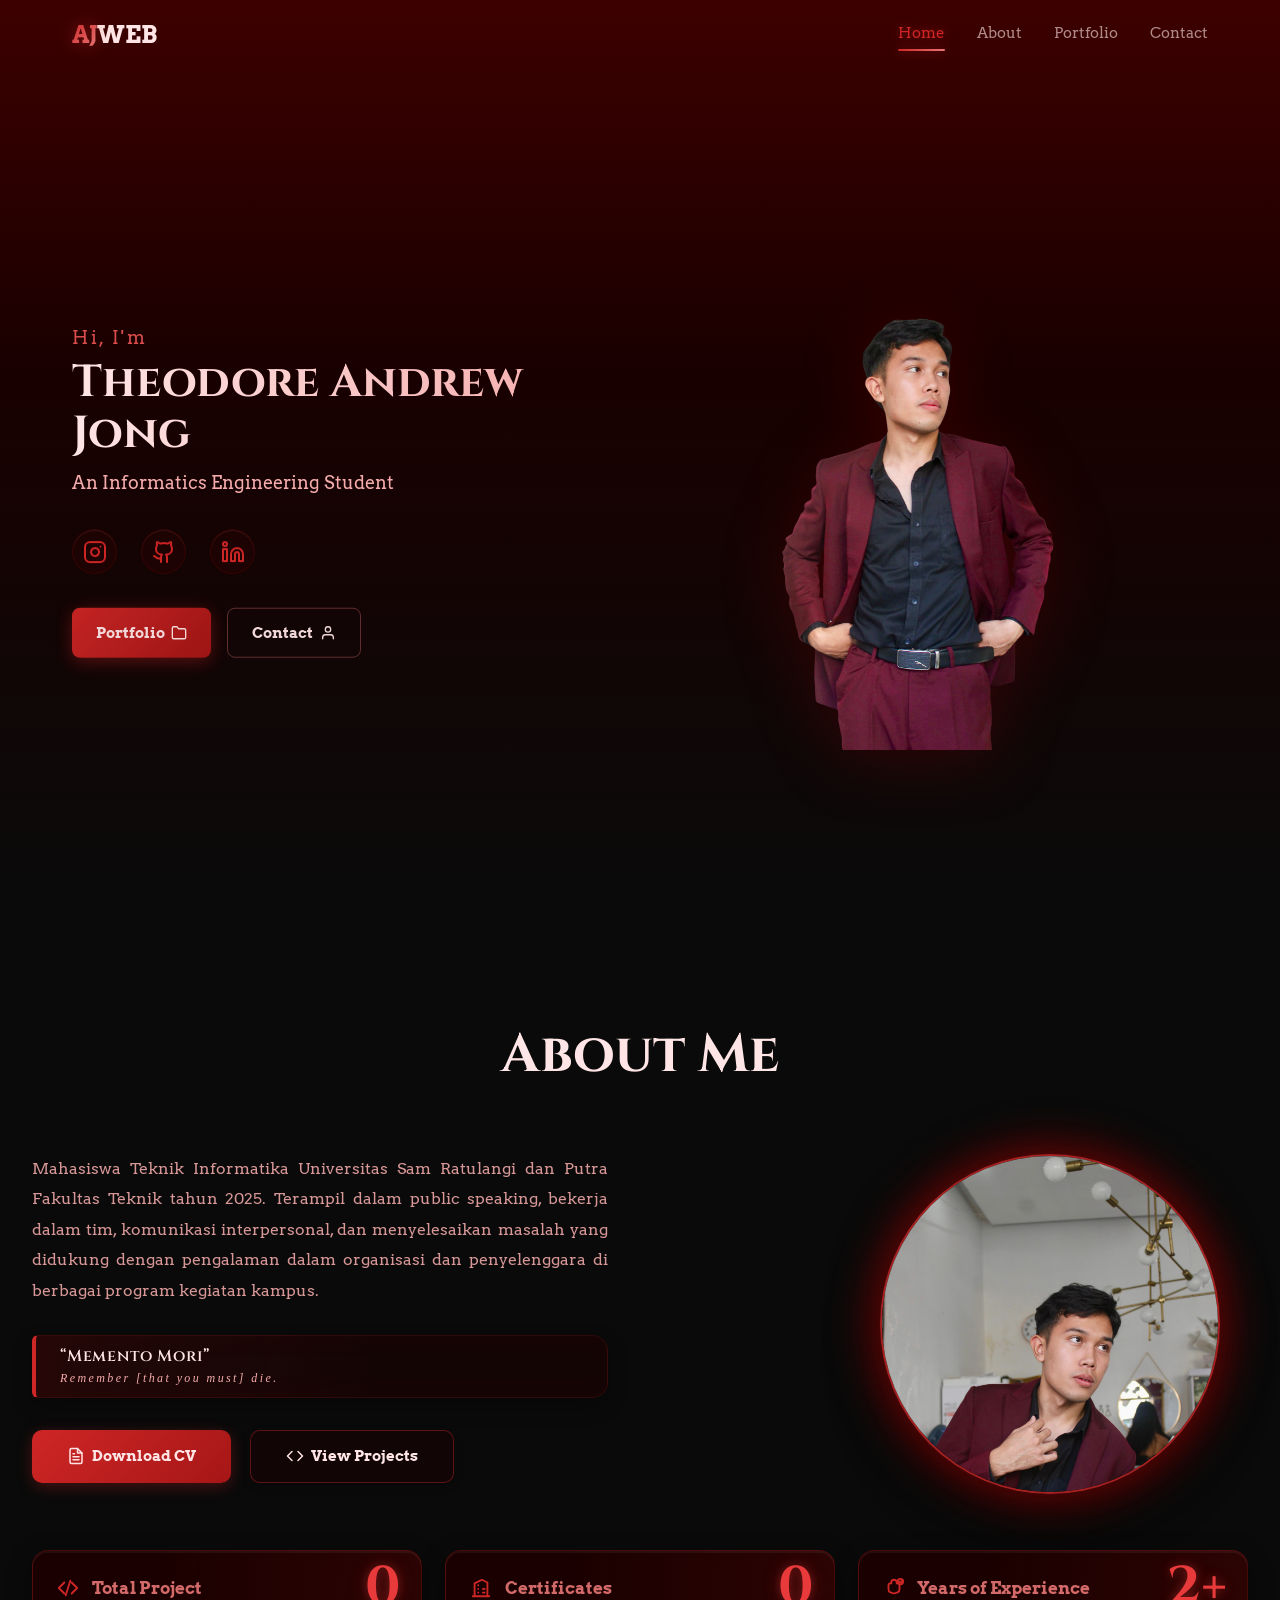
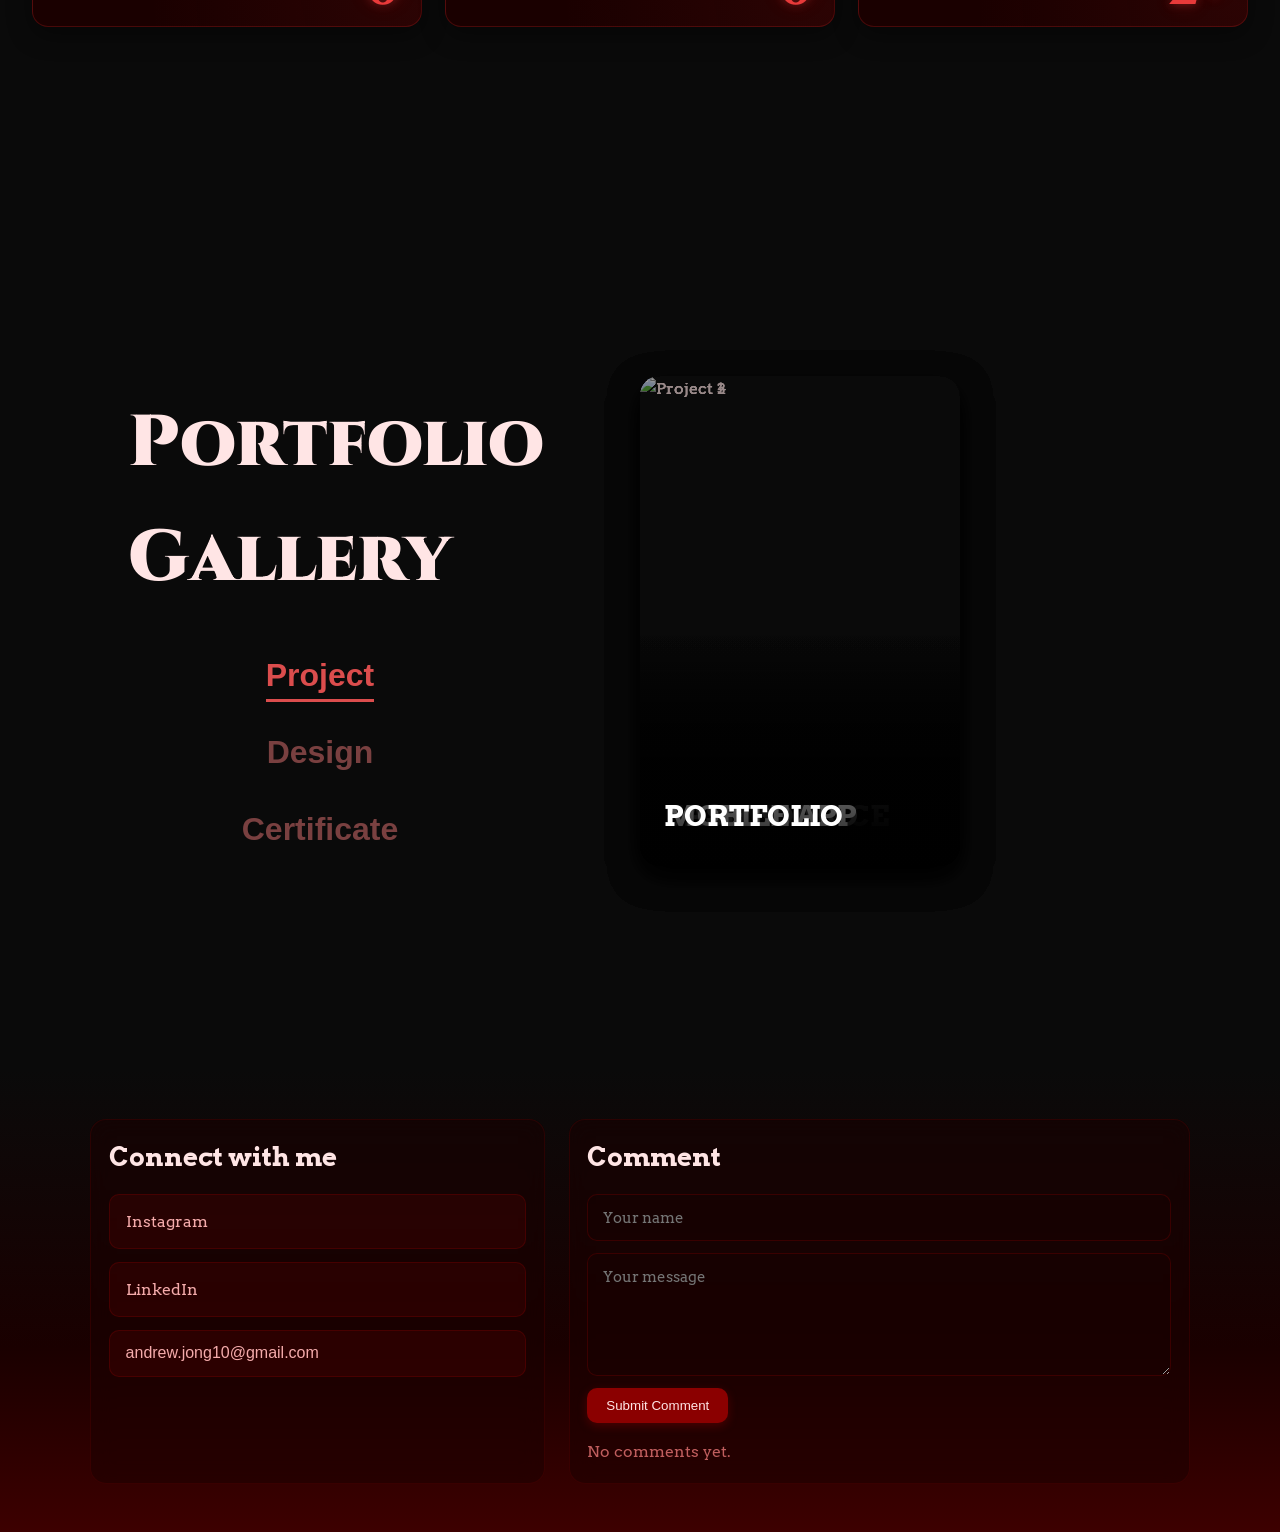
==== commit c027e098: "Progress portfolio, next overlay & animasi pindah card" ====
--- a/index.html
+++ b/index.html
@@ -9,6 +9,7 @@
     <link href="https://fonts.googleapis.com/css2?family=Arvo:ital,wght@0,400;0,700;1,400;1,700&family=Cinzel:wght@400;500;600;700;800;900&display=swap" rel="stylesheet">
     <link rel="stylesheet" href="style.css">
     <script src="https://cdnjs.cloudflare.com/ajax/libs/gsap/3.12.2/gsap.min.js"></script>
+    <script src="https://cdnjs.cloudflare.com/ajax/libs/gsap/3.12.2/ScrollTrigger.min.js"></script>
 </head>
 <body>
     <!-- Bagian Header/Navigasi -->
@@ -152,98 +153,86 @@
     <!-- Bagian Portfolio -->
     <section id="projects" class="portfolio">
         <div class="portfolio-container">
-            <!-- Bagian Kiri: Navigasi -->
+            <!-- Bagian Kiri: Navigasi & Judul -->
             <div class="portfolio-sidebar">
-                <h2>Portfolio Gallery</h2>
+                <h2 class="section-title portfolio-heading">Portfolio Gallery</h2>
                 <nav class="portfolio-nav">
-                    <button class="portfolio-tab active" data-target="group-project">Projects</button>
+                    <button class="portfolio-tab active" data-target="group-project">Project</button>
                     <button class="portfolio-tab" data-target="group-design">Design</button>
                     <button class="portfolio-tab" data-target="group-certificate">Certificate</button>
                 </nav>
             </div>
             
-            <!-- Bagian Kanan: Konten Slider -->
+            <!-- Bagian Kanan: Konten Carousel -->
             <div class="portfolio-content">
                 <!-- Group untuk Project -->
                 <div class="portfolio-slider-group active" id="group-project">
-                    <div class="portfolio-card style-primary">
-                        <div class="portfolio-card-inner">
-                            <img src="https://via.placeholder.com/600x800/8B0000/ffffff?text=Project+1" alt="Project 1">
-                            <div class="portfolio-card-info">
-                                <h3>Web Development A</h3>
-                            </div>
-                        </div>
-                    </div>
-                    <div class="portfolio-card style-secondary">
-                        <div class="portfolio-card-inner">
-                            <img src="https://via.placeholder.com/600x800/1A0000/ffffff?text=Project+2" alt="Project 2">
-                            <div class="portfolio-card-info">
-                                <h3>Web Development B</h3>
-                            </div>
-                        </div>
-                    </div>
-                    <div class="portfolio-card style-tertiary">
-                        <div class="portfolio-card-inner">
-                            <img src="https://via.placeholder.com/600x800/0A0A0A/ffffff?text=Project+3" alt="Project 3">
-                            <div class="portfolio-card-info">
-                                <h3>Web Development C</h3>
-                            </div>
+                    <div class="portfolio-card">
+                        <img src="https://images.unsplash.com/photo-1547658719-da2b51169166?auto=format&fit=crop&q=80&w=800" alt="Project 1" class="portfolio-card-bg">
+                        <div class="portfolio-card-info">
+                            <h3 class="portfolio-card-title">E-COMMERCE</h3>
+                        </div>
+                    </div>
+                    <div class="portfolio-card">
+                        <img src="https://images.unsplash.com/photo-1551288049-bebda4e38f71?auto=format&fit=crop&q=80&w=800" alt="Project 2" class="portfolio-card-bg">
+                        <div class="portfolio-card-info">
+                            <h3 class="portfolio-card-title">DASHBOARD</h3>
+                        </div>
+                    </div>
+                    <div class="portfolio-card">
+                        <img src="https://images.unsplash.com/photo-1517694712202-14dd9538aa97?auto=format&fit=crop&q=80&w=800" alt="Project 3" class="portfolio-card-bg">
+                        <div class="portfolio-card-info">
+                            <h3 class="portfolio-card-title">MOBILE APP</h3>
+                        </div>
+                    </div>
+                    <div class="portfolio-card">
+                        <img src="https://images.unsplash.com/photo-1555066931-4365d14bab8c?auto=format&fit=crop&q=80&w=800" alt="Project 4" class="portfolio-card-bg">
+                        <div class="portfolio-card-info">
+                            <h3 class="portfolio-card-title">PORTFOLIO</h3>
                         </div>
                     </div>
                 </div>
 
                 <!-- Group untuk Design -->
                 <div class="portfolio-slider-group" id="group-design">
-                    <div class="portfolio-card style-primary">
-                        <div class="portfolio-card-inner">
-                            <img src="https://via.placeholder.com/600x800/A61616/ffffff?text=Design+1" alt="Design 1">
-                            <div class="portfolio-card-info">
-                                <h3>UI/UX Design A</h3>
-                            </div>
-                        </div>
-                    </div>
-                    <div class="portfolio-card style-secondary">
-                        <div class="portfolio-card-inner">
-                            <img src="https://via.placeholder.com/600x800/CF2626/ffffff?text=Design+2" alt="Design 2">
-                            <div class="portfolio-card-info">
-                                <h3>UI/UX Design B</h3>
-                            </div>
-                        </div>
-                    </div>
-                    <div class="portfolio-card style-tertiary">
-                        <div class="portfolio-card-inner">
-                            <img src="https://via.placeholder.com/600x800/3D0000/ffffff?text=Design+3" alt="Design 3">
-                            <div class="portfolio-card-info">
-                                <h3>UI/UX Design C</h3>
-                            </div>
+                    <div class="portfolio-card">
+                        <img src="https://images.unsplash.com/photo-1561070791-2526d30994b5?auto=format&fit=crop&q=80&w=800" alt="Design 1" class="portfolio-card-bg">
+                        <div class="portfolio-card-info">
+                            <h3 class="portfolio-card-title">BRANDING</h3>
+                        </div>
+                    </div>
+                    <div class="portfolio-card">
+                        <img src="https://images.unsplash.com/photo-1581291518857-4e27b48ff24e?auto=format&fit=crop&q=80&w=800" alt="Design 2" class="portfolio-card-bg">
+                        <div class="portfolio-card-info">
+                            <h3 class="portfolio-card-title">UI/UX</h3>
+                        </div>
+                    </div>
+                    <div class="portfolio-card">
+                        <img src="https://images.unsplash.com/photo-1626785774573-4b799315345d?auto=format&fit=crop&q=80&w=800" alt="Design 3" class="portfolio-card-bg">
+                        <div class="portfolio-card-info">
+                            <h3 class="portfolio-card-title">TYPOGRAPHY</h3>
                         </div>
                     </div>
                 </div>
 
                 <!-- Group untuk Certificate -->
                 <div class="portfolio-slider-group" id="group-certificate">
-                    <div class="portfolio-card style-primary">
-                        <div class="portfolio-card-inner">
-                            <img src="https://via.placeholder.com/600x800/E87676/ffffff?text=Cert+1" alt="Certificate 1">
-                            <div class="portfolio-card-info">
-                                <h3>Certificate A</h3>
-                            </div>
-                        </div>
-                    </div>
-                    <div class="portfolio-card style-secondary">
-                        <div class="portfolio-card-inner">
-                            <img src="https://via.placeholder.com/600x800/CF2626/ffffff?text=Cert+2" alt="Certificate 2">
-                            <div class="portfolio-card-info">
-                                <h3>Certificate B</h3>
-                            </div>
-                        </div>
-                    </div>
-                    <div class="portfolio-card style-tertiary">
-                        <div class="portfolio-card-inner">
-                            <img src="https://via.placeholder.com/600x800/1A0000/ffffff?text=Cert+3" alt="Certificate 3">
-                            <div class="portfolio-card-info">
-                                <h3>Certificate C</h3>
-                            </div>
+                    <div class="portfolio-card">
+                        <img src="https://images.unsplash.com/photo-1523240795612-9a054b0db644?auto=format&fit=crop&q=80&w=800" alt="Certificate 1" class="portfolio-card-bg">
+                        <div class="portfolio-card-info">
+                            <h3 class="portfolio-card-title">FRONTEND</h3>
+                        </div>
+                    </div>
+                    <div class="portfolio-card">
+                        <img src="https://images.unsplash.com/photo-1516321497487-e288fb19713f?auto=format&fit=crop&q=80&w=800" alt="Certificate 2" class="portfolio-card-bg">
+                        <div class="portfolio-card-info">
+                            <h3 class="portfolio-card-title">BACKEND</h3>
+                        </div>
+                    </div>
+                    <div class="portfolio-card">
+                        <img src="https://images.unsplash.com/photo-1517245386807-bb43f82c33c4?auto=format&fit=crop&q=80&w=800" alt="Certificate 3" class="portfolio-card-bg">
+                        <div class="portfolio-card-info">
+                            <h3 class="portfolio-card-title">FULLSTACK</h3>
                         </div>
                     </div>
                 </div>
@@ -296,3 +285,4 @@
     <script src="script.js"></script>
 </body>
 </html>
+
--- a/style.css
+++ b/style.css
@@ -722,54 +722,62 @@
 }
 
 /* Portfolio Section */
+
 .portfolio {
-    padding: 6rem 2rem;
+    padding: 6rem 0;
     background-color: #0A0A0A;
-    overflow: hidden;
-    min-height: 80vh;
+    color: #FFE5E5;
+    overflow: hidden; /* Hide anything outside */
+    position: relative;
+    height: 100vh; /* Agar bisa menampung tinggi layar penuh jika perlu */
+    display: flex;
+    align-items: center;
 }
 
 .portfolio-container {
-    max-width: 1200px;
-    margin: 0 auto;
-    display: flex;
-    gap: 4rem;
-    align-items: center;
+    width: 100%; /* Penuhi layar */
+    margin: 0;
+    padding: 0;
+    display: flex;
+    align-items: center; /* Vertikal center */
+    height: 100%;
+    position: relative;
 }
 
 /* Bagian Kiri: Sidebar */
 .portfolio-sidebar {
-    flex: 0 0 250px;
+    width: 40%; 
+    padding-left: 10%; /* Beri jarak dari kiri layar */
+    flex-shrink: 0;
+    z-index: 10;
+}
+
+.portfolio-heading {
+    font-size: 4.5rem;
+    font-weight: 900;
+    margin-bottom: 2rem;
+    color: #FFE5E5;
+    text-align: left;
+}
+
+.portfolio-nav {
     display: flex;
     flex-direction: column;
-    gap: 2rem;
-}
-
-.portfolio-sidebar h2 {
-    font-size: 2.5rem;
-    color: #FFE5E5;
-    line-height: 1.2;
-    text-align: left;
-}
-
-.portfolio-nav {
-    display: flex;
-    flex-direction: column;
-    gap: 1rem;
+    gap: 1.5rem;
 }
 
 .portfolio-tab {
     background: transparent;
     border: none;
-    color: rgba(255, 229, 229, 0.5);
-    font-size: 1.2rem;
-    font-family: 'Arvo', serif;
+    color: rgba(232, 118, 118, 0.5);
+    font-size: 2rem;
+    font-weight: 700;
     text-align: left;
+    cursor: pointer;
     padding: 0.5rem 0;
-    cursor: pointer;
-    position: relative;
     transition: all 0.3s ease;
-    width: fit-content;
+    position: relative;
+    width: max-content;
 }
 
 .portfolio-tab::after {
@@ -777,131 +785,104 @@
     position: absolute;
     bottom: 0;
     left: 0;
-    width: 0;
-    height: 2px;
-    background: linear-gradient(90deg, #CF2626, #E87676);
+    width: 0%;
+    height: 3px;
+    background-color: #DB4D4D;
     transition: width 0.3s ease;
 }
 
 .portfolio-tab:hover {
-    color: rgba(255, 229, 229, 0.8);
+    color: #DB4D4D;
+    transform: translateX(10px);
 }
 
 .portfolio-tab.active {
-    color: #CF2626;
-    font-size: 1.5rem;
-    font-weight: 700;
+    color: #DB4D4D;
 }
 
 .portfolio-tab.active::after {
     width: 100%;
 }
 
-/* Bagian Kanan: Konten Slider */
+/* Bagian Kanan: Konten Carousel */
 .portfolio-content {
-    flex: 1;
-    position: relative;
-    height: 600px;
-    display: flex;
+    /* Mulai dari 50% layar */
+    position: absolute;
+    left: 50%;
+    width: max-content; /* Memanjang ke kanan mengikuti isinya */
+    overflow: visible; /* Track tidak boleh scroll terpotong */
+}
+
+.portfolio-slider-group {
+    display: none; 
     align-items: center;
-    perspective: 1000px;
-}
-
-.portfolio-slider-group {
-    position: absolute;
-    top: 50%;
-    left: 0;
-    transform: translateY(-50%);
-    width: 100%;
-    height: 500px;
-    display: flex;
-    align-items: center;
-    opacity: 0;
-    pointer-events: none;
-    visibility: hidden;
+    gap: 2rem; 
+    padding-left: 15vw; 
+    padding-right: 15vw; 
 }
 
 .portfolio-slider-group.active {
-    opacity: 1;
-    pointer-events: auto;
-    visibility: visible;
+    display: flex;
 }
 
 .portfolio-card {
-    position: absolute;
     width: 320px;
-    height: 480px;
-    border-radius: 12px;
+    height: 490px;
+    border-radius: 20px;
+    position: relative;
     overflow: hidden;
-    box-shadow: 0 15px 35px rgba(0,0,0,0.5);
-    transition: transform 0.6s cubic-bezier(0.25, 1, 0.5, 1), opacity 0.6s ease;
-    opacity: 0;
-    transform: translateX(100px) scale(0.8);
+    flex-shrink: 0;
     cursor: pointer;
-}
-
-/* Susunan tumpukan kartu (3 cards overlap ke kanan) */
-.portfolio-slider-group.active .portfolio-card:nth-child(1) {
-    transform: translateX(0) scale(1) translateZ(0);
-    z-index: 3;
-    opacity: 1;
-}
-
-.portfolio-slider-group.active .portfolio-card:nth-child(2) {
-    transform: translateX(120px) scale(0.9) translateZ(-50px);
-    z-index: 2;
-    opacity: 0.8;
-}
-
-.portfolio-slider-group.active .portfolio-card:nth-child(3) {
-    transform: translateX(240px) scale(0.8) translateZ(-100px);
-    z-index: 1;
-    opacity: 0.6;
-}
-
-/* Efek card keluar ke arah sumbu X negatif saat ditimpa tab baru yg masuk dari X positif
-   *(Akan dikontrol via GSAP, tapi sediakan default transition css ini)* */
-
-/* Hover effect di kartu terdepan */
-.portfolio-slider-group.active .portfolio-card:nth-child(1):hover {
-    transform: translateX(-15px) scale(1.02) translateZ(0);
-    box-shadow: 0 20px 45px rgba(207, 38, 38, 0.4);
-}
-
-.portfolio-card-inner {
-    width: 100%;
-    height: 100%;
-    position: relative;
-    background: #1A0000;
-}
-
-.portfolio-card-inner img {
+    box-shadow: 0 10px 30px rgba(0, 0, 0, 0.5);
+    transition: transform 0.4s ease;
+}
+
+.portfolio-card-bg {
     width: 100%;
     height: 100%;
     object-fit: cover;
-    transition: transform 0.5s ease;
-}
-
-.portfolio-card:hover .portfolio-card-inner img {
-    transform: scale(1.05);
-}
-
-.portfolio-card-info {
+    position: absolute;
+    top: 0;
+    left: 0;
+    z-index: 1;
+    filter: brightness(0.6);
+    transition: filter 0.4s ease, transform 0.4s ease;
+}
+
+.portfolio-card:hover .portfolio-card-bg {
+    filter: brightness(0.9);
+    transform: scale(1.05); /* Slight zoom on hover */
+}
+
+/* Gradient overlay untuk teks */
+.portfolio-card::after {
+    content: '';
     position: absolute;
     bottom: 0;
     left: 0;
     width: 100%;
-    padding: 2rem 1.5rem;
-    background: linear-gradient(to top, rgba(10,10,10,0.95), transparent);
-    color: #FFE5E5;
-}
-
-.portfolio-card-info h3 {
+    height: 50%;
+    background: linear-gradient(to top, rgba(0,0,0, 0.9) 0%, rgba(0,0,0, 0) 100%);
+    z-index: 2;
+}
+
+.portfolio-card-info {
+    position: absolute;
+    bottom: 2rem;
+    left: 1.5rem;
+    z-index: 3;
+}
+
+.portfolio-card-title {
+    color: #FFFFFF;
+    font-size: 1.8rem;
+    font-weight: 800;
+    text-transform: uppercase;
     margin: 0;
-    font-size: 1.4rem;
-    font-weight: 700;
-    text-shadow: 0 2px 4px rgba(0,0,0,0.8);
-}
+    line-height: 1.2;
+}
+
+
 
 /* Modal Styling */
 .modal {
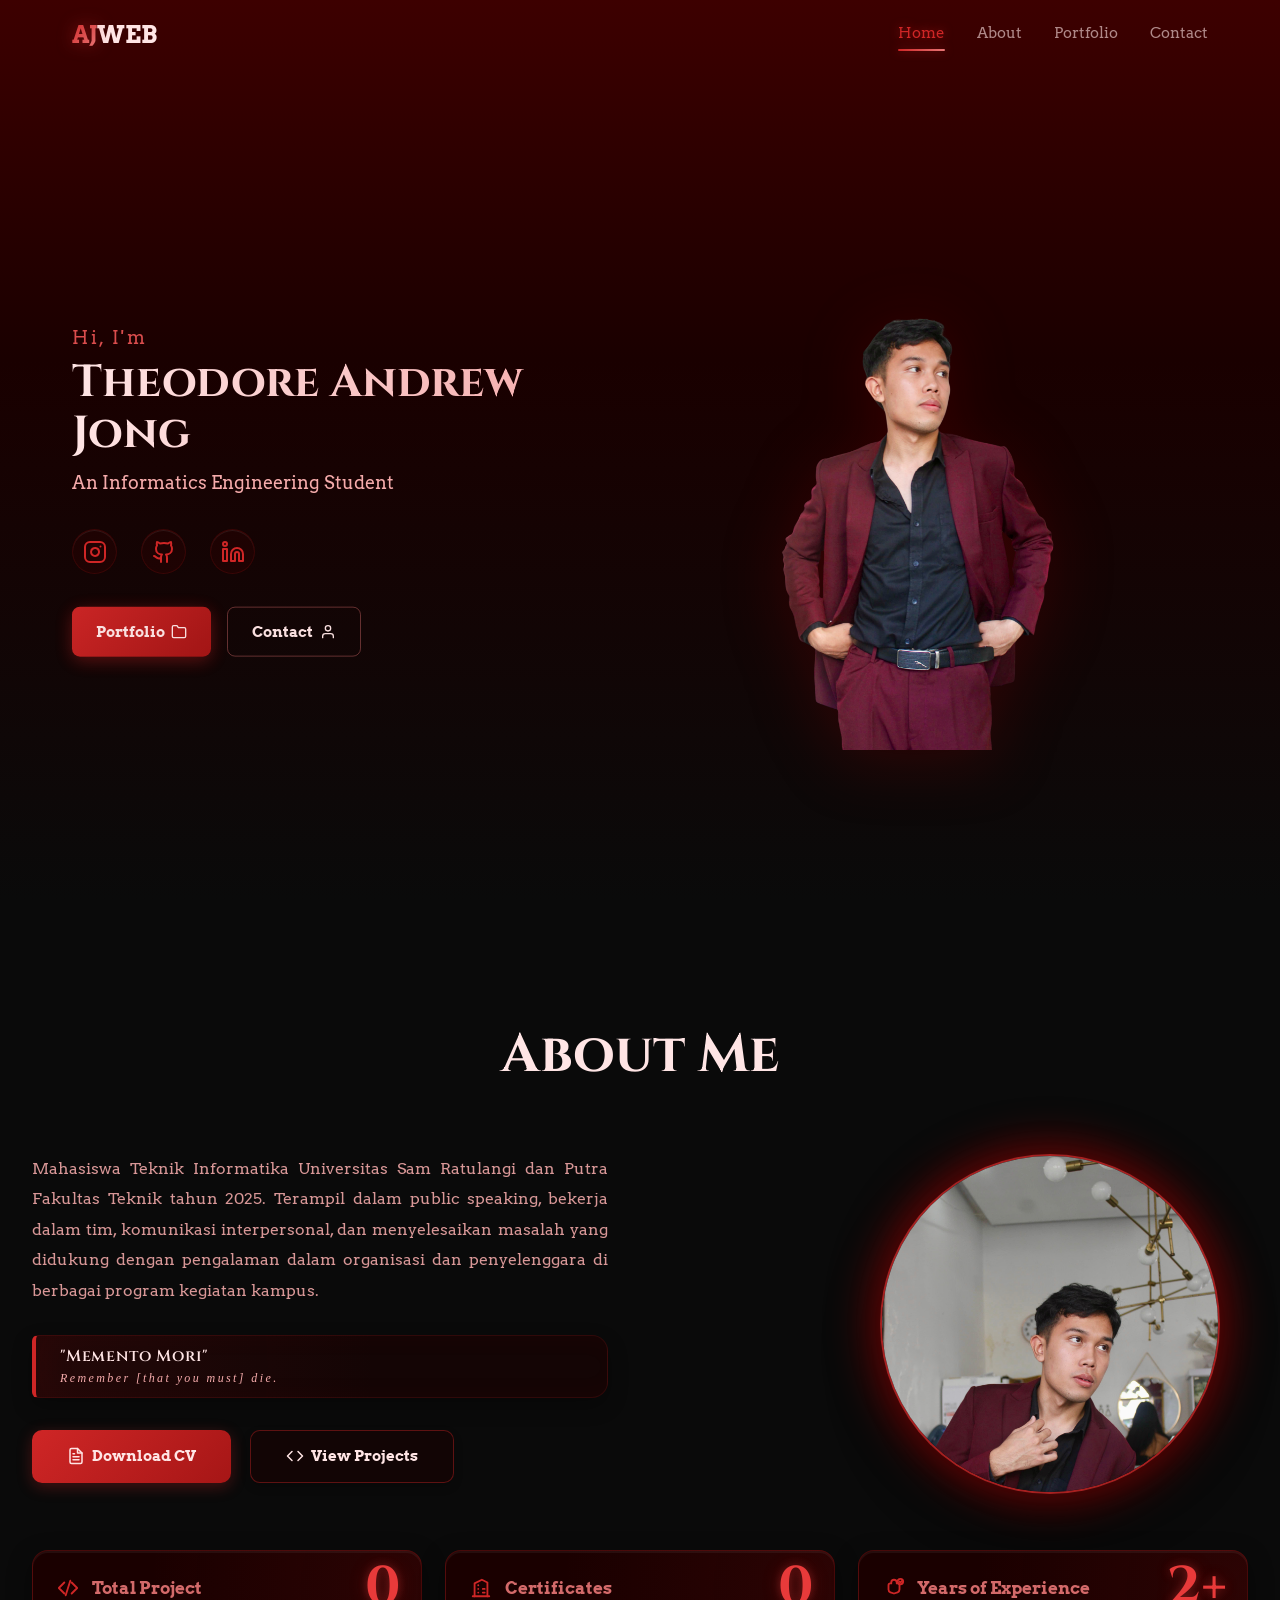
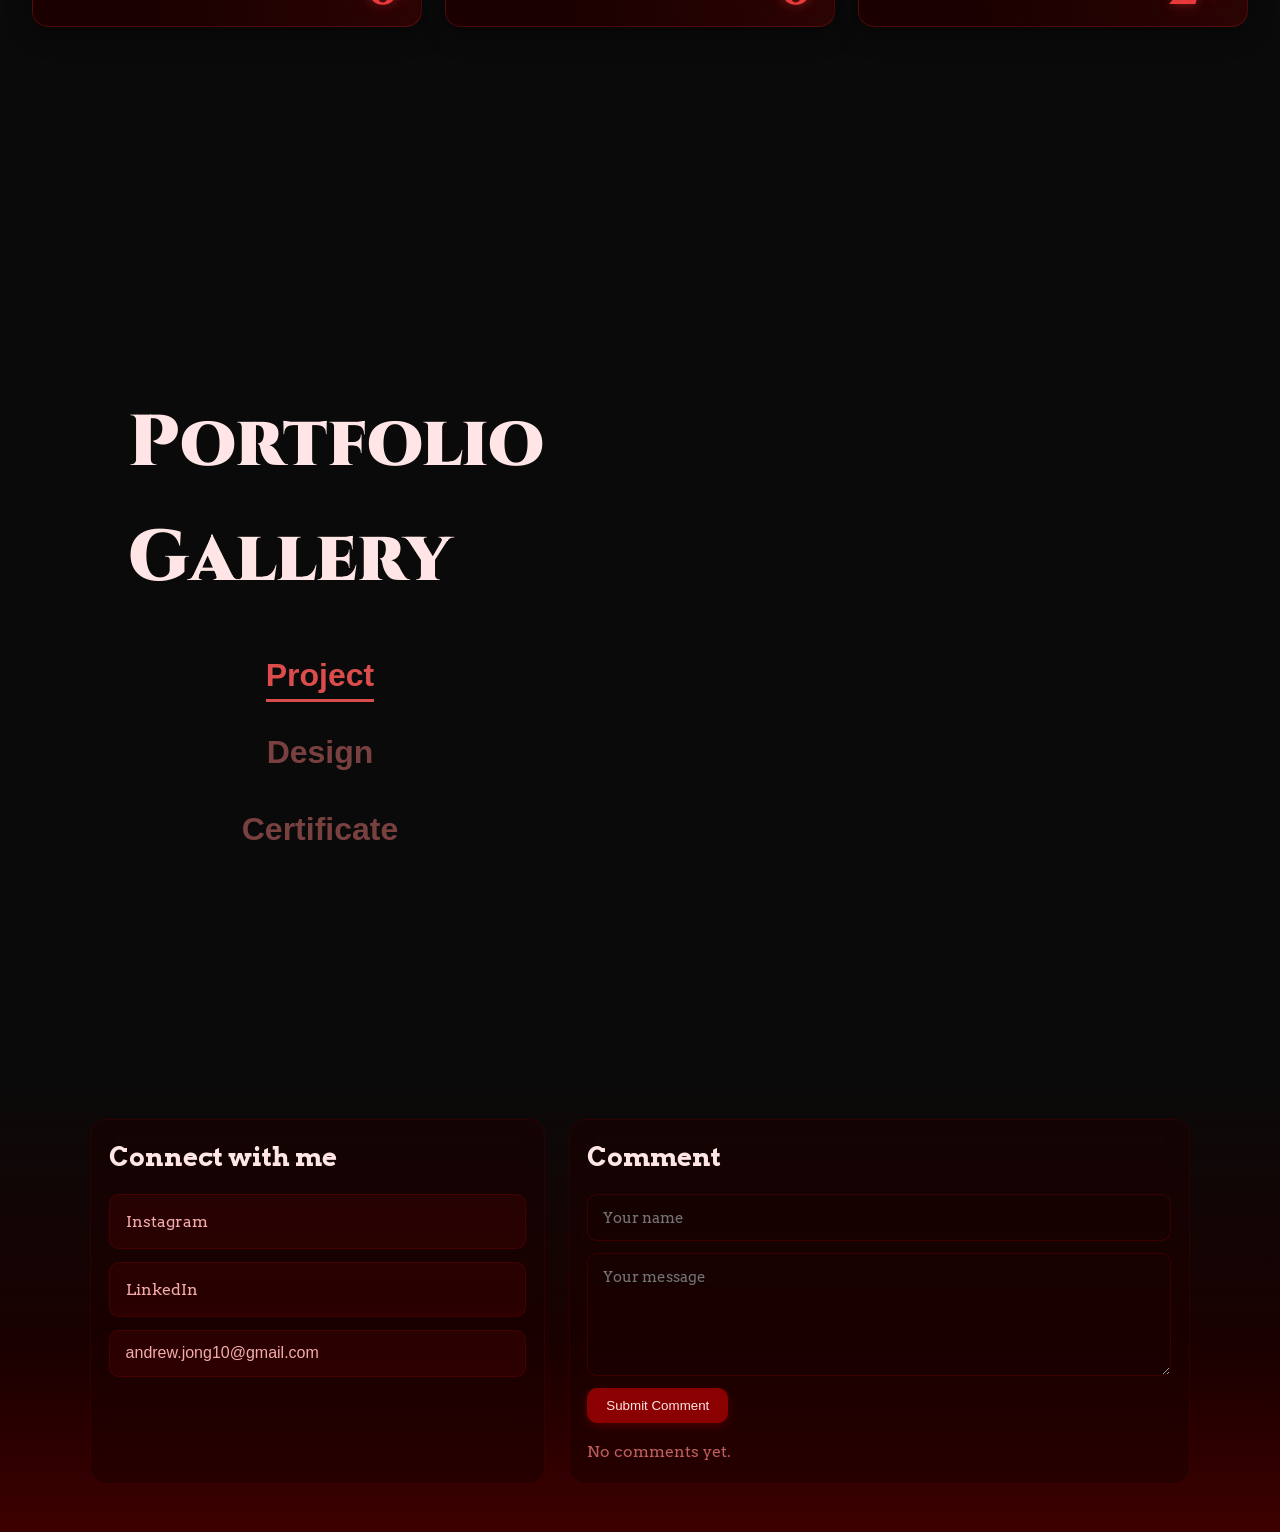
==== commit 0fd0ef17: "selesai semua fitur di portfolio, next ganti data dummy" ====
--- a/index.html
+++ b/index.html
@@ -28,56 +28,41 @@
 
     <!-- Bagian Hero/Home -->
     <section id="home" class="hero">
-        <!-- Huruf A besar di background -->
         <div class="hero-bg-letter">A</div>
-
         <div class="hero-content">
-            <!-- Kiri: Teks info -->
             <div class="hero-text">
                 <p class="hero-greeting">Hi, I'm</p>
                 <h1 class="hero-name">Theodore Andrew Jong</h1>
                 <p class="hero-role">An Informatics Engineering Student</p>
-
                 <div class="hero-socials">
                     <a href="#" class="social-icon">
-                        <svg xmlns="http://www.w3.org/2000/svg" width="24" height="24" viewBox="0 0 24 24" fill="none" stroke="currentColor" stroke-width="2" stroke-linecap="round" stroke-linejoin="round" class="lucide lucide-instagram"><rect width="20" height="20" x="2" y="2" rx="5" ry="5"/><path d="M16 11.37A4 4 0 1 1 12.63 8 4 4 0 0 1 16 11.37z"/><line x1="17.5" x2="17.51" y1="6.5" y2="6.5"/></svg>
+                        <svg xmlns="http://www.w3.org/2000/svg" width="24" height="24" viewBox="0 0 24 24" fill="none" stroke="currentColor" stroke-width="2" stroke-linecap="round" stroke-linejoin="round"><rect width="20" height="20" x="2" y="2" rx="5" ry="5"/><path d="M16 11.37A4 4 0 1 1 12.63 8 4 4 0 0 1 16 11.37z"/><line x1="17.5" x2="17.51" y1="6.5" y2="6.5"/></svg>
                     </a>
                     <a href="#" class="social-icon">
-                        <svg xmlns="http://www.w3.org/2000/svg" width="24" height="24" viewBox="0 0 24 24" fill="none" stroke="currentColor" stroke-width="2" stroke-linecap="round" stroke-linejoin="round" class="lucide lucide-github"><path d="M15 22v-4a4.8 4.8 0 0 0-1-3.5c3 0 6-2 6-5.5.08-1.25-.27-2.48-1-3.5.28-1.15.28-2.35 0-3.5 0 0-1 0-3 1.5-2.64-.5-5.36-.5-8 0C6 2 5 2 5 2c-.3 1.15-.3 2.35 0 3.5A5.403 5.403 0 0 0 4 9c0 3.5 3 5.5 6 5.5-.39.49-.68 1.05-.85 1.65-.17.6-.22 1.23-.15 1.85v4"/><path d="M9 18c-4.51 2-5-2-7-2"/></svg>
+                        <svg xmlns="http://www.w3.org/2000/svg" width="24" height="24" viewBox="0 0 24 24" fill="none" stroke="currentColor" stroke-width="2" stroke-linecap="round" stroke-linejoin="round"><path d="M15 22v-4a4.8 4.8 0 0 0-1-3.5c3 0 6-2 6-5.5.08-1.25-.27-2.48-1-3.5.28-1.15.28-2.35 0-3.5 0 0-1 0-3 1.5-2.64-.5-5.36-.5-8 0C6 2 5 2 5 2c-.3 1.15-.3 2.35 0 3.5A5.403 5.403 0 0 0 4 9c0 3.5 3 5.5 6 5.5-.39.49-.68 1.05-.85 1.65-.17.6-.22 1.23-.15 1.85v4"/><path d="M9 18c-4.51 2-5-2-7-2"/></svg>
                     </a>
                     <a href="#" class="social-icon">
-                        <svg xmlns="http://www.w3.org/2000/svg" width="24" height="24" viewBox="0 0 24 24" fill="none" stroke="currentColor" stroke-width="2" stroke-linecap="round" stroke-linejoin="round" class="lucide lucide-linkedin"><path d="M16 8a6 6 0 0 1 6 6v7h-4v-7a2 2 0 0 0-2-2 2 2 0 0 0-2 2v7h-4v-7a6 6 0 0 1 6-6z"/><rect width="4" height="12" x="2" y="9"/><circle cx="4" cy="4" r="2"/></svg>
+                        <svg xmlns="http://www.w3.org/2000/svg" width="24" height="24" viewBox="0 0 24 24" fill="none" stroke="currentColor" stroke-width="2" stroke-linecap="round" stroke-linejoin="round"><path d="M16 8a6 6 0 0 1 6 6v7h-4v-7a2 2 0 0 0-2-2 2 2 0 0 0-2 2v7h-4v-7a6 6 0 0 1 6-6z"/><rect width="4" height="12" x="2" y="9"/><circle cx="4" cy="4" r="2"/></svg>
                     </a>
                 </div>
-
                 <div class="hero-buttons">
                     <a href="#projects" class="btn btn-primary">Portfolio <span class="btn-icon"><svg width="16" height="16" viewBox="0 0 24 24" fill="none" stroke="currentColor" stroke-width="2" stroke-linecap="round" stroke-linejoin="round"><path d="M22 19a2 2 0 0 1-2 2H4a2 2 0 0 1-2-2V5a2 2 0 0 1 2-2h5l2 3h9a2 2 0 0 1 2 2z"/></svg></span></a>
                     <a href="#contact" class="btn btn-secondary">Contact <span class="btn-icon"><svg width="16" height="16" viewBox="0 0 24 24" fill="none" stroke="currentColor" stroke-width="2" stroke-linecap="round" stroke-linejoin="round"><path d="M20 21v-2a4 4 0 0 0-4-4H8a4 4 0 0 0-4 4v2"/><circle cx="12" cy="7" r="4"/></svg></span></a>
                 </div>
             </div>
 
-            <!-- Kanan: Foto + label -->
             <div class="hero-image-side">
                 <div class="hero-image-container">
                     <img src="images/Andrew-no-bg.png" alt="Theodore Andrew Jong" class="hero-image">
                 </div>
-
-                <!-- SVG untuk animasi garis -->
                 <svg class="animated-lines" viewBox="0 0 600 700" preserveAspectRatio="xMidYMid meet">
-                    <!-- Garis ke Dreamer (kanan atas) -->
                     <path class="line-dreamer" d="M 340 180 L 390 180 L 390 125" fill="none" stroke="#8B0000" stroke-width="2"/>
                     <circle class="dot-dreamer" cx="390" cy="125" r="4" fill="#8B0000"/>
-
-                    <!-- Garis ke Yearner (kiri tengah) -->
                     <path class="line-yearner" d="M 230 350 L 120 320 L 120 260" fill="none" stroke="#8B0000" stroke-width="2"/>
                     <circle class="dot-yearner" cx="120" cy="260" r="4" fill="#8B0000"/>
-
-                    <!-- Garis ke Rizzler (kanan bawah) -->
                     <path class="line-rizzler" d="M 300 320 L 480 320 L 530 355" fill="none" stroke="#8B0000" stroke-width="2"/>
                     <circle class="dot-rizzler" cx="530" cy="355" r="4" fill="#8B0000"/>
                 </svg>
-
-                <!-- Kata-kata label -->
                 <div class="word-dreamer"><span>Dreamer</span></div>
                 <div class="word-yearner"><span>Yearner</span></div>
                 <div class="word-rizzler"><span>Rizzler</span></div>
@@ -89,16 +74,13 @@
     <section id="about" class="about">
         <div class="about-container">
             <h2 class="section-title">About Me</h2>
-
             <div class="about-top">
                 <div class="about-content">
                     <p>Mahasiswa Teknik Informatika Universitas Sam Ratulangi dan Putra Fakultas Teknik tahun 2025. Terampil dalam public speaking, bekerja dalam tim, komunikasi interpersonal, dan menyelesaikan masalah yang didukung dengan pengalaman dalam organisasi dan penyelenggara di berbagai program kegiatan kampus.</p>
-
                     <blockquote class="about-motto">
-                        <span class="motto-main">“Memento Mori”</span>
+                        <span class="motto-main">"Memento Mori"</span>
                         <span class="motto-meaning">Remember [that you must] die.</span>
                     </blockquote>
-
                     <div class="about-buttons">
                         <a href="#" class="btn btn-primary about-btn">
                             <span class="btn-icon"><svg width="18" height="18" viewBox="0 0 24 24" fill="none" stroke="currentColor" stroke-width="2" stroke-linecap="round" stroke-linejoin="round"><path d="M14 2H6a2 2 0 0 0-2 2v16a2 2 0 0 0 2 2h12a2 2 0 0 0 2-2V8z"></path><polyline points="14 2 14 8 20 8"></polyline><line x1="16" y1="13" x2="8" y2="13"></line><line x1="16" y1="17" x2="8" y2="17"></line><polyline points="10 9 9 9 8 9"></polyline></svg></span>
@@ -110,38 +92,28 @@
                         </a>
                     </div>
                 </div>
-
                 <div class="about-image-wrap">
                     <img src="images/web-photo.jpg" alt="Foto Theodore Andrew Jong" class="about-image">
                 </div>
             </div>
-
             <div class="about-stats hero-stats">
                 <article class="about-stat-card">
                     <div class="about-stat-head">
-                        <span class="about-stat-icon" aria-hidden="true">
-                            <svg xmlns="http://www.w3.org/2000/svg" width="22" height="22" viewBox="0 0 24 24" fill="none" stroke="currentColor" stroke-width="2" stroke-linecap="round" stroke-linejoin="round"><path d="M16 18l6-6-6-6"/><path d="M8 6l-6 6 6 6"/><path d="M14.5 4l-5 16"/></svg>
-                        </span>
+                        <span class="about-stat-icon" aria-hidden="true"><svg xmlns="http://www.w3.org/2000/svg" width="22" height="22" viewBox="0 0 24 24" fill="none" stroke="currentColor" stroke-width="2" stroke-linecap="round" stroke-linejoin="round"><path d="M16 18l6-6-6-6"/><path d="M8 6l-6 6 6 6"/><path d="M14.5 4l-5 16"/></svg></span>
                         <h3>Total Project</h3>
                     </div>
                     <span class="about-stat-number" id="stat-projects">0</span>
                 </article>
-
                 <article class="about-stat-card">
                     <div class="about-stat-head">
-                        <span class="about-stat-icon" aria-hidden="true">
-                            <svg xmlns="http://www.w3.org/2000/svg" width="22" height="22" viewBox="0 0 24 24" fill="none" stroke="currentColor" stroke-width="2" stroke-linecap="round" stroke-linejoin="round"><path d="M3 21h18"/><path d="M5 21V7l8-4 6 3v15"/><path d="M9 9h.01"/><path d="M9 13h.01"/><path d="M9 17h.01"/><path d="M14 13h2"/><path d="M14 17h2"/></svg>
-                        </span>
+                        <span class="about-stat-icon" aria-hidden="true"><svg xmlns="http://www.w3.org/2000/svg" width="22" height="22" viewBox="0 0 24 24" fill="none" stroke="currentColor" stroke-width="2" stroke-linecap="round" stroke-linejoin="round"><path d="M3 21h18"/><path d="M5 21V7l8-4 6 3v15"/><path d="M9 9h.01"/><path d="M9 13h.01"/><path d="M9 17h.01"/><path d="M14 13h2"/><path d="M14 17h2"/></svg></span>
                         <h3>Certificates</h3>
                     </div>
                     <span class="about-stat-number" id="stat-certificates">0</span>
                 </article>
-
                 <article class="about-stat-card">
                     <div class="about-stat-head">
-                        <span class="about-stat-icon" aria-hidden="true">
-                            <svg xmlns="http://www.w3.org/2000/svg" width="22" height="22" viewBox="0 0 24 24" fill="none" stroke="currentColor" stroke-width="2" stroke-linecap="round" stroke-linejoin="round"><path d="M12 3a3 3 0 0 0-3 3v1H8a2 2 0 0 0-2 2v4.5a3.5 3.5 0 0 0 2.1 3.2L12 18l3.9-1.3a3.5 3.5 0 0 0 2.1-3.2V9a2 2 0 0 0-2-2h-1V6a3 3 0 0 0-3-3z"/><circle cx="19" cy="5" r="3"/><path d="m18 5 1 1 2-2"/></svg>
-                        </span>
+                        <span class="about-stat-icon" aria-hidden="true"><svg xmlns="http://www.w3.org/2000/svg" width="22" height="22" viewBox="0 0 24 24" fill="none" stroke="currentColor" stroke-width="2" stroke-linecap="round" stroke-linejoin="round"><path d="M12 3a3 3 0 0 0-3 3v1H8a2 2 0 0 0-2 2v4.5a3.5 3.5 0 0 0 2.1 3.2L12 18l3.9-1.3a3.5 3.5 0 0 0 2.1-3.2V9a2 2 0 0 0-2-2h-1V6a3 3 0 0 0-3-3z"/><circle cx="19" cy="5" r="3"/><path d="m18 5 1 1 2-2"/></svg></span>
                         <h3>Years of Experience</h3>
                     </div>
                     <span class="about-stat-number" id="stat-experience">0</span>
@@ -153,7 +125,6 @@
     <!-- Bagian Portfolio -->
     <section id="projects" class="portfolio">
         <div class="portfolio-container">
-            <!-- Bagian Kiri: Navigasi & Judul -->
             <div class="portfolio-sidebar">
                 <h2 class="section-title portfolio-heading">Portfolio Gallery</h2>
                 <nav class="portfolio-nav">
@@ -163,84 +134,63 @@
                 </nav>
             </div>
             
-            <!-- Bagian Kanan: Konten Carousel -->
             <div class="portfolio-content">
-                <!-- Group untuk Project -->
+                <!-- Group: Project -->
                 <div class="portfolio-slider-group active" id="group-project">
-                    <div class="portfolio-card">
+                    <div class="portfolio-card" onclick="openDetail('E-COMMERCE')">
                         <img src="https://images.unsplash.com/photo-1547658719-da2b51169166?auto=format&fit=crop&q=80&w=800" alt="Project 1" class="portfolio-card-bg">
-                        <div class="portfolio-card-info">
-                            <h3 class="portfolio-card-title">E-COMMERCE</h3>
-                        </div>
-                    </div>
-                    <div class="portfolio-card">
+                        <div class="portfolio-card-info"><h3 class="portfolio-card-title">E-COMMERCE</h3></div>
+                    </div>
+                    <div class="portfolio-card" onclick="openDetail('DASHBOARD')">
                         <img src="https://images.unsplash.com/photo-1551288049-bebda4e38f71?auto=format&fit=crop&q=80&w=800" alt="Project 2" class="portfolio-card-bg">
-                        <div class="portfolio-card-info">
-                            <h3 class="portfolio-card-title">DASHBOARD</h3>
-                        </div>
-                    </div>
-                    <div class="portfolio-card">
+                        <div class="portfolio-card-info"><h3 class="portfolio-card-title">DASHBOARD</h3></div>
+                    </div>
+                    <div class="portfolio-card" onclick="openDetail('MOBILE APP')">
                         <img src="https://images.unsplash.com/photo-1517694712202-14dd9538aa97?auto=format&fit=crop&q=80&w=800" alt="Project 3" class="portfolio-card-bg">
-                        <div class="portfolio-card-info">
-                            <h3 class="portfolio-card-title">MOBILE APP</h3>
-                        </div>
-                    </div>
-                    <div class="portfolio-card">
+                        <div class="portfolio-card-info"><h3 class="portfolio-card-title">MOBILE APP</h3></div>
+                    </div>
+                    <div class="portfolio-card" onclick="openDetail('PORTFOLIO')">
                         <img src="https://images.unsplash.com/photo-1555066931-4365d14bab8c?auto=format&fit=crop&q=80&w=800" alt="Project 4" class="portfolio-card-bg">
-                        <div class="portfolio-card-info">
-                            <h3 class="portfolio-card-title">PORTFOLIO</h3>
-                        </div>
-                    </div>
-                </div>
-
-                <!-- Group untuk Design -->
+                        <div class="portfolio-card-info"><h3 class="portfolio-card-title">PORTFOLIO</h3></div>
+                    </div>
+                </div>
+
+                <!-- Group: Design -->
                 <div class="portfolio-slider-group" id="group-design">
-                    <div class="portfolio-card">
+                    <div class="portfolio-card" onclick="openDetail('BRANDING')">
                         <img src="https://images.unsplash.com/photo-1561070791-2526d30994b5?auto=format&fit=crop&q=80&w=800" alt="Design 1" class="portfolio-card-bg">
-                        <div class="portfolio-card-info">
-                            <h3 class="portfolio-card-title">BRANDING</h3>
-                        </div>
-                    </div>
-                    <div class="portfolio-card">
+                        <div class="portfolio-card-info"><h3 class="portfolio-card-title">BRANDING</h3></div>
+                    </div>
+                    <div class="portfolio-card" onclick="openDetail('UI/UX')">
                         <img src="https://images.unsplash.com/photo-1581291518857-4e27b48ff24e?auto=format&fit=crop&q=80&w=800" alt="Design 2" class="portfolio-card-bg">
-                        <div class="portfolio-card-info">
-                            <h3 class="portfolio-card-title">UI/UX</h3>
-                        </div>
-                    </div>
-                    <div class="portfolio-card">
+                        <div class="portfolio-card-info"><h3 class="portfolio-card-title">UI/UX</h3></div>
+                    </div>
+                    <div class="portfolio-card" onclick="openDetail('TYPOGRAPHY')">
                         <img src="https://images.unsplash.com/photo-1626785774573-4b799315345d?auto=format&fit=crop&q=80&w=800" alt="Design 3" class="portfolio-card-bg">
-                        <div class="portfolio-card-info">
-                            <h3 class="portfolio-card-title">TYPOGRAPHY</h3>
-                        </div>
-                    </div>
-                </div>
-
-                <!-- Group untuk Certificate -->
+                        <div class="portfolio-card-info"><h3 class="portfolio-card-title">TYPOGRAPHY</h3></div>
+                    </div>
+                </div>
+
+                <!-- Group: Certificate -->
                 <div class="portfolio-slider-group" id="group-certificate">
-                    <div class="portfolio-card">
+                    <div class="portfolio-card" onclick="openDetail('FRONTEND')">
                         <img src="https://images.unsplash.com/photo-1523240795612-9a054b0db644?auto=format&fit=crop&q=80&w=800" alt="Certificate 1" class="portfolio-card-bg">
-                        <div class="portfolio-card-info">
-                            <h3 class="portfolio-card-title">FRONTEND</h3>
-                        </div>
-                    </div>
-                    <div class="portfolio-card">
+                        <div class="portfolio-card-info"><h3 class="portfolio-card-title">FRONTEND</h3></div>
+                    </div>
+                    <div class="portfolio-card" onclick="openDetail('BACKEND')">
                         <img src="https://images.unsplash.com/photo-1516321497487-e288fb19713f?auto=format&fit=crop&q=80&w=800" alt="Certificate 2" class="portfolio-card-bg">
-                        <div class="portfolio-card-info">
-                            <h3 class="portfolio-card-title">BACKEND</h3>
-                        </div>
-                    </div>
-                    <div class="portfolio-card">
+                        <div class="portfolio-card-info"><h3 class="portfolio-card-title">BACKEND</h3></div>
+                    </div>
+                    <div class="portfolio-card" onclick="openDetail('FULLSTACK')">
                         <img src="https://images.unsplash.com/photo-1517245386807-bb43f82c33c4?auto=format&fit=crop&q=80&w=800" alt="Certificate 3" class="portfolio-card-bg">
-                        <div class="portfolio-card-info">
-                            <h3 class="portfolio-card-title">FULLSTACK</h3>
-                        </div>
-                    </div>
-                </div>
-            </div>
-        </div>
-    </section>
-
-    <!-- Modal untuk project detail -->
+                        <div class="portfolio-card-info"><h3 class="portfolio-card-title">FULLSTACK</h3></div>
+                    </div>
+                </div>
+            </div>
+        </div>
+    </section>
+
+    <!-- Modal -->
     <div id="projectModal" class="modal">
         <div class="modal-content">
             <button class="modal-close" onclick="closeProjectModal()">&times;</button>
@@ -267,7 +217,6 @@
                 </div>
                 <p class="copy-status" id="copyStatus" aria-live="polite"></p>
             </div>
-
             <div class="contact-box comment-box">
                 <h3>Comment</h3>
                 <form id="commentForm" class="comment-form">
@@ -275,14 +224,17 @@
                     <textarea id="commentMessage" name="message" placeholder="Your message" rows="5" required></textarea>
                     <button type="submit">Submit Comment</button>
                 </form>
-
                 <div class="comment-list" id="commentList"></div>
             </div>
         </div>
     </section>
 
-    <!-- Link ke JavaScript -->
     <script src="script.js"></script>
+    <script>
+        // Navigasi ke halaman detail dengan membawa judul kartu sebagai parameter
+        function openDetail(title) {
+            window.location.href = 'project-detail.html?title=' + encodeURIComponent(title);
+        }
+    </script>
 </body>
-</html>
-
+</html>
--- a/style.css
+++ b/style.css
@@ -727,11 +727,13 @@
     padding: 6rem 0;
     background-color: #0A0A0A;
     color: #FFE5E5;
-    overflow: hidden; /* Hide anything outside */
-    position: relative;
-    height: 100vh; /* Agar bisa menampung tinggi layar penuh jika perlu */
-    display: flex;
-    align-items: center;
+    overflow: hidden;
+    position: relative;
+    min-height: 100vh;
+    height: 100vh;
+    display: flex;
+    align-items: center;
+    will-change: auto;
 }
 
 .portfolio-container {
@@ -809,6 +811,8 @@
     /* Mulai dari 50% layar */
     position: absolute;
     left: 50%;
+    top: 50%;
+    transform: translateY(-50%);
     width: max-content; /* Memanjang ke kanan mengikuti isinya */
     overflow: visible; /* Track tidak boleh scroll terpotong */
 }
@@ -868,9 +872,13 @@
 
 .portfolio-card-info {
     position: absolute;
-    bottom: 2rem;
-    left: 1.5rem;
+    top: 50%;
+    left: 50%;
+    transform: translate(-50%, -50%);
+    width: 100%;
+    text-align: center;
     z-index: 3;
+    transition: top 0.4s ease, transform 0.4s ease, bottom 0.4s ease;
 }
 
 .portfolio-card-title {
@@ -883,6 +891,104 @@
 }
 
 
+
+
+/* Overlay Card Styling (Instagram Story style progress, navigasi, info) */
+.card-overlay {
+    position: absolute;
+    top: 0;
+    left: 0;
+    width: 100%;
+    height: 100%;
+    z-index: 4;
+    pointer-events: none; /* Biarkan bisa hover cover */
+}
+
+/* Progress bar di atas */
+.card-progress {
+    position: absolute;
+    top: 15px;
+    left: 15px;
+    right: 15px;
+    height: 3px;
+    background: rgba(255, 255, 255, 0.3);
+    border-radius: 2px;
+    overflow: hidden;
+    opacity: 0; /* Hidden by default */
+}
+
+.card-progress-bar {
+    width: 0%;
+    height: 100%;
+    background: #FFF;
+    border-radius: 2px;
+}
+
+/* Tombol Navigasi Panah */
+.card-nav {
+    position: absolute;
+    top: 50%;
+    transform: translateY(-50%);
+    width: 40px;
+    height: 40px;
+    border-radius: 50%;
+    background: rgba(255, 255, 255, 0.2);
+    border: none;
+    color: #FFF;
+    font-size: 1.5rem;
+    display: flex;
+    align-items: center;
+    justify-content: center;
+    cursor: pointer;
+    pointer-events: auto; /* Bisa diklik */
+    backdrop-filter: blur(4px);
+    transition: background 0.3s;
+    opacity: 0; /* Hidden by default */
+}
+
+.card-nav:hover {
+    background: rgba(255, 255, 255, 0.5);
+}
+
+.card-nav-prev {
+    left: 10px;
+}
+
+.card-nav-next {
+    right: 10px;
+}
+
+/* Tombol Info dan Love */
+.card-bottom-actions {
+    position: absolute;
+    bottom: 2rem;
+    right: 1.5rem;
+    display: flex;
+    gap: 10px;
+}
+
+.card-heart, .card-info-btn {
+    width: 36px;
+    height: 36px;
+    border-radius: 50%;
+    background: rgba(255, 255, 255, 0.2);
+    border: 1px solid rgba(255,255,255,0.4);
+    color: #FFF;
+    font-size: 1rem;
+    display: flex;
+    align-items: center;
+    justify-content: center;
+    cursor: pointer;
+    pointer-events: auto;
+    backdrop-filter: blur(4px);
+    transition: background 0.3s, transform 0.2s;
+    opacity: 0; /* Hidden by default */
+}
+
+.card-heart:hover, .card-info-btn:hover {
+    background: rgba(255, 255, 255, 0.5);
+    transform: scale(1.1);
+}
 
 /* Modal Styling */
 .modal {
@@ -1213,3 +1319,235 @@
     }
 }
 
+
+.card-wrapper {
+    width: 320px;
+    height: 490px;
+    flex-shrink: 0;
+    position: relative;
+}
+
+/* ==========================================================================
+   Project Detail Page Styles 
+   ========================================================================== */
+.detail-page-body {
+    background-color: var(--color-bg);
+    color: var(--color-text);
+    min-height: 100vh;
+    display: flex;
+    flex-direction: column;
+}
+
+.detail-header {
+    padding: 1rem 5%;
+    background-color: transparent;
+    border-bottom: 1px solid rgba(245, 171, 171, 0.2); 
+    display: flex;
+    align-items: center;
+}
+
+.project-detail-container {
+    flex: 1;
+    padding: 2rem 5%;
+    max-width: 1400px;
+    margin: 0 auto;
+    width: 100%;
+}
+
+.pd-top-nav {
+    display: flex;
+    align-items: center;
+    gap: 1.5rem;
+    margin-bottom: 2.5rem;
+    font-size: 1.1rem;
+    font-weight: 500;
+}
+
+.pd-back-btn {
+    display: inline-flex;
+    align-items: center;
+    gap: 0.5rem;
+    padding: 0.5rem 1rem;
+    background-color: rgba(228, 228, 228, 0.8);
+    color: var(--color-surface);
+    border-radius: 8px;
+    font-weight: 600;
+    transition: all 0.3s ease;
+}
+
+.pd-back-btn:hover {
+    background-color: var(--color-text);
+    transform: translateX(-5px);
+}
+
+.pd-breadcrumbs {
+    display: flex;
+    align-items: center;
+    gap: 0.8rem;
+    color: var(--color-text);
+    opacity: 0.8;
+}
+
+.pd-current {
+    font-weight: 700;
+    color: var(--color-primary);
+}
+
+.pd-layout {
+    display: grid;
+    grid-template-columns: 1fr 1fr;
+    gap: 4rem;
+    align-items: start;
+}
+
+.pd-left {
+    display: flex;
+    flex-direction: column;
+    gap: 1.5rem;
+}
+
+.pd-title {
+    font-size: 3rem;
+    font-family: var(--font-heading);
+    color: var(--color-text);
+    margin-bottom: 0.5rem;
+}
+
+.pd-desc {
+    font-size: 1.1rem;
+    line-height: 1.6;
+    color: rgba(246, 246, 246, 0.8);
+    margin-bottom: 1rem;
+}
+
+.pd-github-btn {
+    display: inline-flex;
+    align-items: center;
+    gap: 0.8rem;
+    background-color: rgba(228, 228, 228, 0.9);
+    color: var(--color-surface);
+    padding: 0.8rem 1.5rem;
+    border-radius: 8px;
+    font-weight: 700;
+    font-size: 1.1rem;
+    width: max-content;
+    transition: all 0.3s ease;
+    margin-bottom: 1.5rem;
+}
+
+.pd-github-btn:hover {
+    background-color: #fff;
+    transform: translateY(-2px);
+    box-shadow: 0 4px 15px rgba(255, 255, 255, 0.2);
+}
+
+.pd-section {
+    margin-top: 1rem;
+}
+
+.pd-subtitle {
+    display: flex;
+    align-items: center;
+    gap: 0.8rem;
+    font-size: 1.3rem;
+    margin-bottom: 1rem;
+    color: var(--color-text);
+    font-family: var(--font-heading);
+}
+
+.pd-tech-tags {
+    display: flex;
+    flex-wrap: wrap;
+    gap: 0.8rem;
+}
+
+.pd-tag {
+    background-color: rgba(228, 228, 228, 0.2);
+    color: var(--color-text);
+    padding: 0.5rem 1rem;
+    border-radius: 6px;
+    font-size: 0.95rem;
+    font-weight: 500;
+    transition: all 0.3s ease;
+}
+.pd-tag:hover {
+    background-color: rgba(228, 228, 228, 0.4);
+}
+
+.pd-features-list {
+    list-style-position: inside;
+    list-style-type: disc;
+    padding-left: 1rem;
+    display: flex;
+    flex-direction: column;
+    gap: 0.8rem;
+    color: rgba(246, 246, 246, 0.8);
+    font-size: 1.1rem;
+}
+
+.pd-right {
+    position: relative;
+    width: 100%;
+    aspect-ratio: 4 / 3;
+    border: 3px solid #3b82f6; /* Blue border as shown in design */
+    border-radius: 4px;
+    overflow: hidden;
+    background-color: #e0e0e0;
+}
+
+.pd-image-slider {
+    position: relative;
+    width: 100%;
+    height: 100%;
+    display: flex;
+    align-items: center;
+    justify-content: center;
+}
+
+.pd-image-placeholder {
+    width: 100%;
+    height: 100%;
+    background-color: #ccc;
+    display: flex;
+    align-items: center;
+    justify-content: center;
+}
+.pd-main-img {
+    width: 100%;
+    height: 100%;
+    object-fit: cover;
+}
+
+.pd-slider-btn {
+    position: absolute;
+    top: 50%;
+    transform: translateY(-50%);
+    background: transparent;
+    border: none;
+    color: var(--color-surface);
+    cursor: pointer;
+    z-index: 10;
+    transition: all 0.3s ease;
+    padding: 10px;
+}
+
+.pd-slider-btn svg {
+    filter: drop-shadow(0 0 5px rgba(255,255,255,0.8));
+}
+
+.pd-slider-prev { left: 10px; }
+.pd-slider-next { right: 10px; }
+
+.pd-slider-btn:hover {
+    color: #fff;
+    transform: translateY(-50%) scale(1.1);
+}
+
+@media (max-width: 992px) {
+    .pd-layout {
+        grid-template-columns: 1fr;
+    }
+    .pd-right {
+        order: -1;
+    }
+}
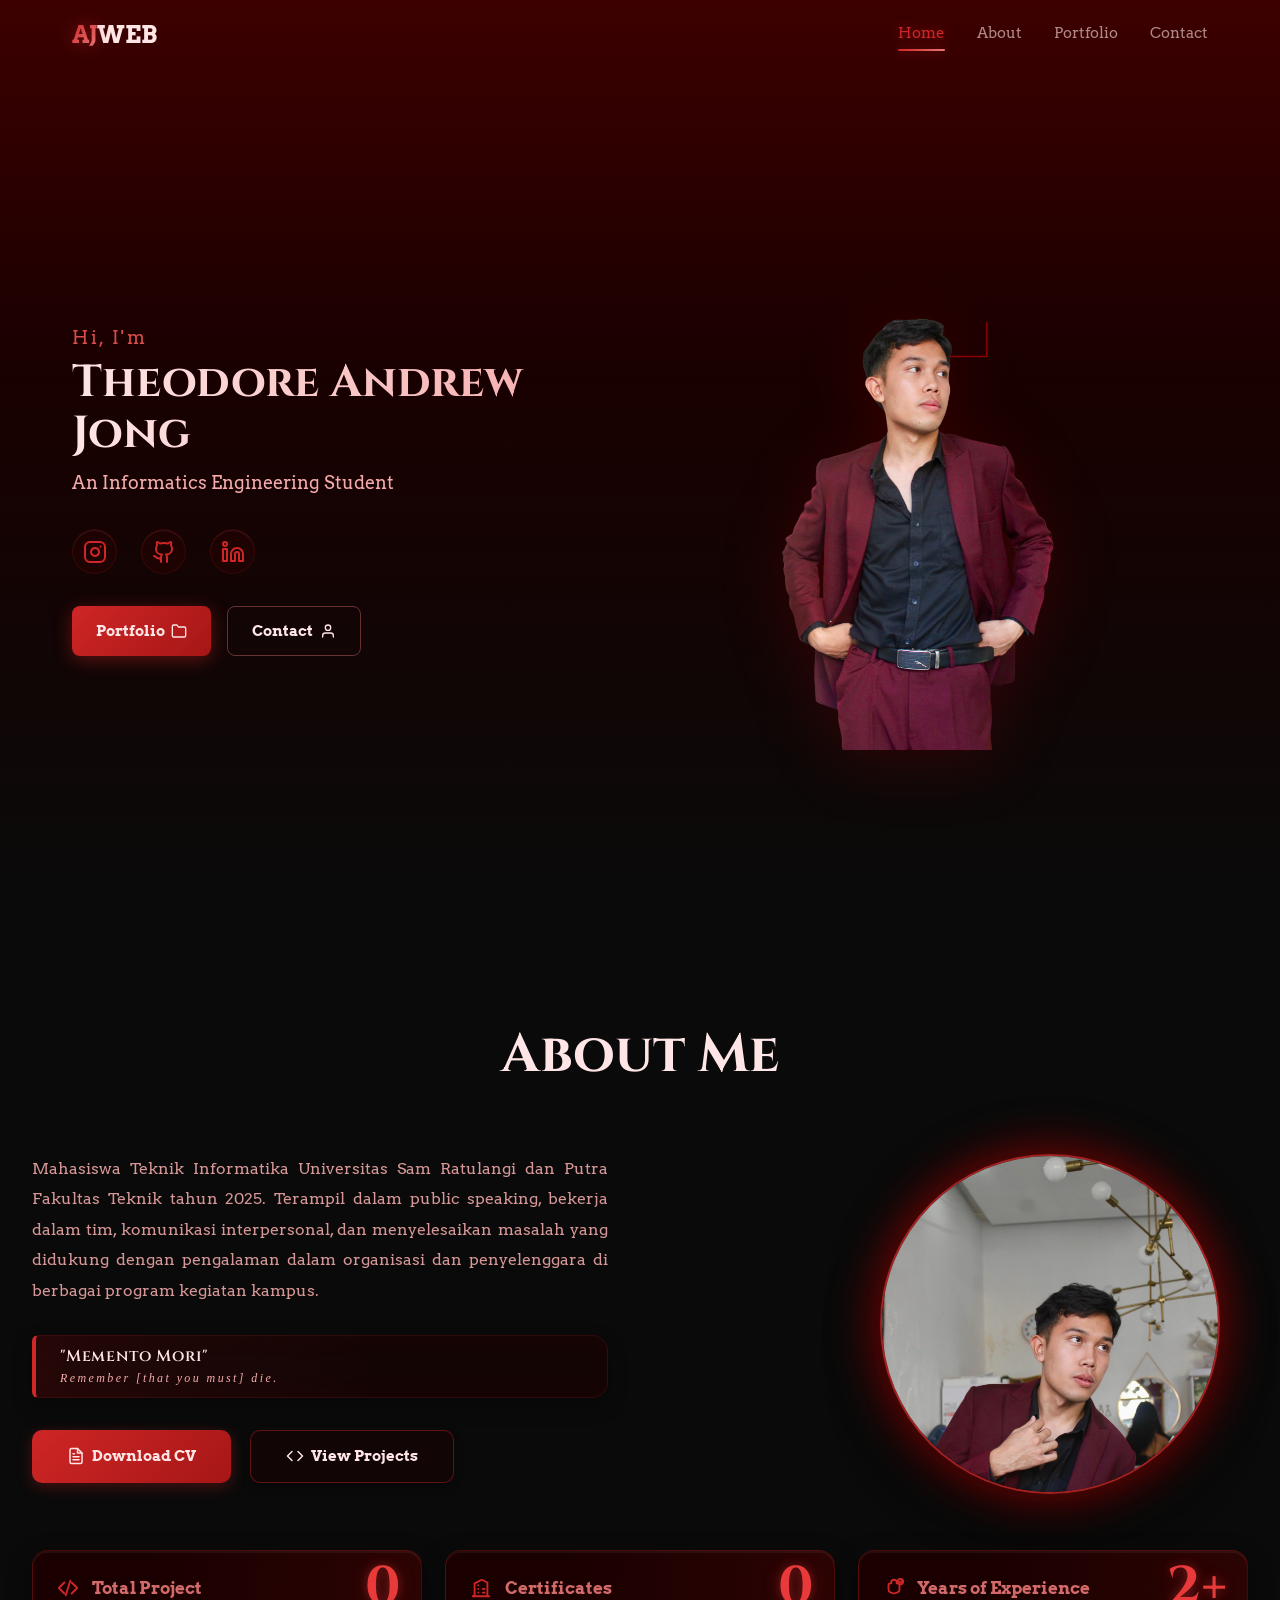
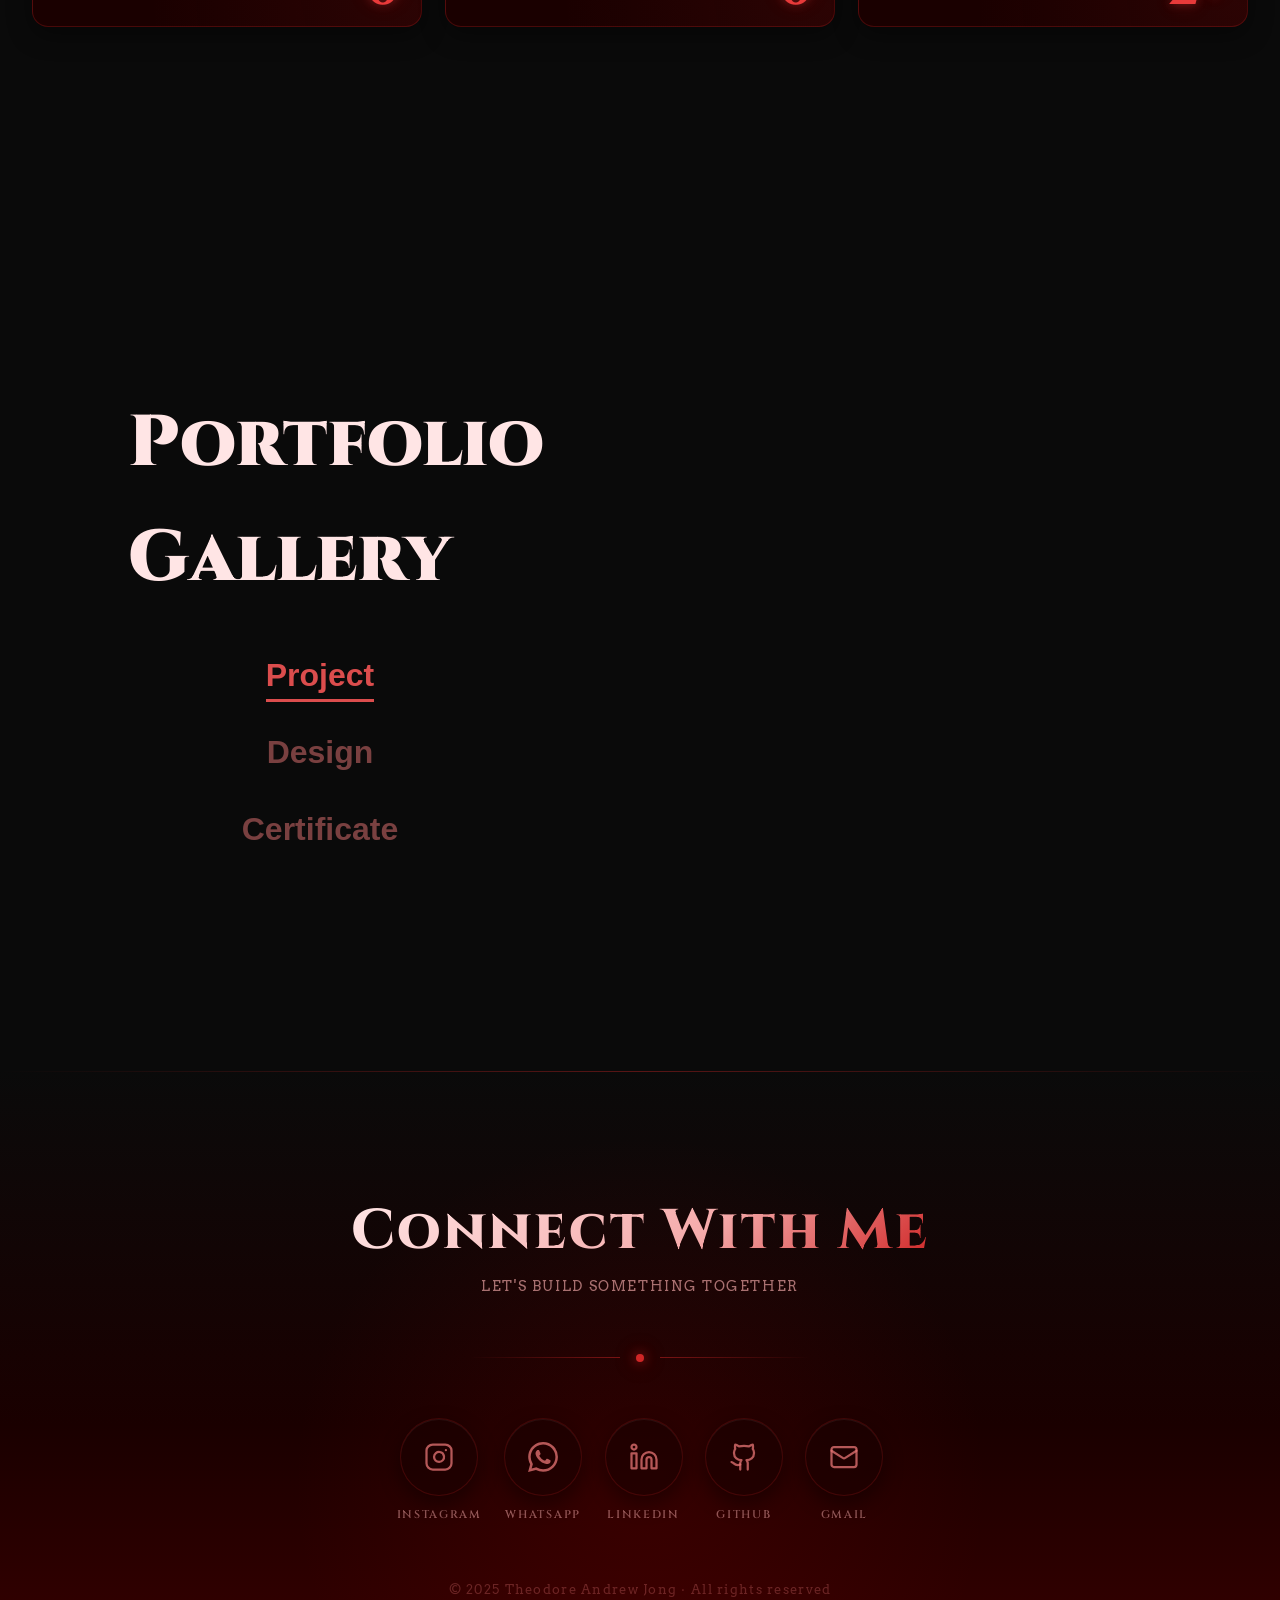
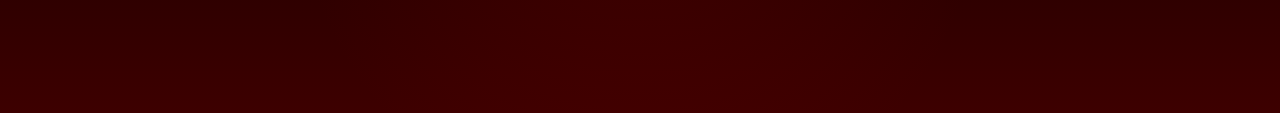
==== commit c0ced00a: "memodifikasi bagian contact, sudah fix" ====
--- a/index.html
+++ b/index.html
@@ -206,28 +206,87 @@
     </div>
 
     <!-- Bagian Contact -->
-    <section id="contact" class="contact">
-        <div class="contact-container">
-            <div class="contact-box connect-box">
-                <h3>Connect with me</h3>
-                <div class="connect-grid">
-                    <a class="connect-item" href="https://www.instagram.com/andrwjong" target="_blank" rel="noopener noreferrer">Instagram</a>
-                    <a class="connect-item" href="https://www.linkedin.com/in/andrew-jong-892308337" target="_blank" rel="noopener noreferrer">LinkedIn</a>
-                    <button class="connect-item" id="copyEmailBtn" type="button" data-email="andrew.jong10@gmail.com">andrew.jong10@gmail.com</button>
-                </div>
-                <p class="copy-status" id="copyStatus" aria-live="polite"></p>
-            </div>
-            <div class="contact-box comment-box">
-                <h3>Comment</h3>
-                <form id="commentForm" class="comment-form">
-                    <input type="text" id="commentName" name="name" placeholder="Your name" required>
-                    <textarea id="commentMessage" name="message" placeholder="Your message" rows="5" required></textarea>
-                    <button type="submit">Submit Comment</button>
-                </form>
-                <div class="comment-list" id="commentList"></div>
-            </div>
-        </div>
-    </section>
+<section id="contact" class="contact">
+    <div class="contact-container">
+
+        <!-- Heading -->
+        <div class="contact-heading">
+            <h2>Connect With Me</h2>
+            <p>Let's build something together</p>
+        </div>
+
+        <!-- Divider dekoratif -->
+        <div class="contact-divider">
+            <span></span>
+            <div class="contact-divider-icon"></div>
+            <span></span>
+        </div>
+
+        <!-- Icon Grid -->
+        <div class="contact-icons-grid">
+
+            <a href="https://www.instagram.com/andrwjong" target="_blank" rel="noopener noreferrer"
+               class="contact-icon-item instagram" aria-label="Instagram">
+                <div class="contact-icon-ring">
+                    <svg viewBox="0 0 24 24" fill="none" stroke="currentColor" stroke-width="1.8" stroke-linecap="round" stroke-linejoin="round">
+                        <rect width="20" height="20" x="2" y="2" rx="5" ry="5"/>
+                        <path d="M16 11.37A4 4 0 1 1 12.63 8 4 4 0 0 1 16 11.37z"/>
+                        <line x1="17.5" x2="17.51" y1="6.5" y2="6.5"/>
+                    </svg>
+                </div>
+                <span class="contact-icon-label">Instagram</span>
+            </a>
+
+            <a href="https://wa.me/6281234567890" target="_blank" rel="noopener noreferrer"
+               class="contact-icon-item whatsapp" aria-label="WhatsApp">
+                <div class="contact-icon-ring">
+                    <svg viewBox="0 0 24 24" fill="currentColor">
+                        <path d="M17.472 14.382c-.297-.149-1.758-.867-2.03-.967-.273-.099-.471-.148-.67.15-.197.297-.767.966-.94 1.164-.173.199-.347.223-.644.075-.297-.15-1.255-.463-2.39-1.475-.883-.788-1.48-1.761-1.653-2.059-.173-.297-.018-.458.13-.606.134-.133.298-.347.446-.52.149-.174.198-.298.298-.497.099-.198.05-.371-.025-.52-.075-.149-.669-1.612-.916-2.207-.242-.579-.487-.5-.669-.51-.173-.008-.371-.01-.57-.01-.198 0-.52.074-.792.372-.272.297-1.04 1.016-1.04 2.479 0 1.462 1.065 2.875 1.213 3.074.149.198 2.096 3.2 5.077 4.487.709.306 1.262.489 1.694.625.712.227 1.36.195 1.871.118.571-.085 1.758-.719 2.006-1.413.248-.694.248-1.289.173-1.413-.074-.124-.272-.198-.57-.347m-5.421 7.403h-.004a9.87 9.87 0 0 1-5.031-1.378l-.361-.214-3.741.982.998-3.648-.235-.374a9.86 9.86 0 0 1-1.51-5.26c.001-5.45 4.436-9.884 9.888-9.884 2.64 0 5.122 1.03 6.988 2.898a9.825 9.825 0 0 1 2.893 6.994c-.003 5.45-4.437 9.884-9.885 9.884m8.413-18.297A11.815 11.815 0 0 0 12.05 0C5.495 0 .16 5.335.157 11.892c0 2.096.547 4.142 1.588 5.945L.057 24l6.305-1.654a11.882 11.882 0 0 0 5.683 1.448h.005c6.554 0 11.89-5.335 11.893-11.893a11.821 11.821 0 0 0-3.48-8.413Z"/>
+                    </svg>
+                </div>
+                <span class="contact-icon-label">WhatsApp</span>
+            </a>
+
+            <a href="https://www.linkedin.com/in/andrew-jong-892308337" target="_blank" rel="noopener noreferrer"
+               class="contact-icon-item linkedin" aria-label="LinkedIn">
+                <div class="contact-icon-ring">
+                    <svg viewBox="0 0 24 24" fill="none" stroke="currentColor" stroke-width="1.8" stroke-linecap="round" stroke-linejoin="round">
+                        <path d="M16 8a6 6 0 0 1 6 6v7h-4v-7a2 2 0 0 0-2-2 2 2 0 0 0-2 2v7h-4v-7a6 6 0 0 1 6-6z"/>
+                        <rect width="4" height="12" x="2" y="9"/>
+                        <circle cx="4" cy="4" r="2"/>
+                    </svg>
+                </div>
+                <span class="contact-icon-label">LinkedIn</span>
+            </a>
+
+            <a href="https://github.com" target="_blank" rel="noopener noreferrer"
+               class="contact-icon-item github" aria-label="GitHub">
+                <div class="contact-icon-ring">
+                    <svg viewBox="0 0 24 24" fill="none" stroke="currentColor" stroke-width="1.8" stroke-linecap="round" stroke-linejoin="round">
+                        <path d="M15 22v-4a4.8 4.8 0 0 0-1-3.5c3 0 6-2 6-5.5.08-1.25-.27-2.48-1-3.5.28-1.15.28-2.35 0-3.5 0 0-1 0-3 1.5-2.64-.5-5.36-.5-8 0C6 2 5 2 5 2c-.3 1.15-.3 2.35 0 3.5A5.403 5.403 0 0 0 4 9c0 3.5 3 5.5 6 5.5-.39.49-.68 1.05-.85 1.65-.17.6-.22 1.23-.15 1.85v4"/>
+                        <path d="M9 18c-4.51 2-5-2-7-2"/>
+                    </svg>
+                </div>
+                <span class="contact-icon-label">GitHub</span>
+            </a>
+
+            <a href="mailto:andrew.jong10@gmail.com"
+               class="contact-icon-item gmail" aria-label="Gmail">
+                <div class="contact-icon-ring">
+                    <svg viewBox="0 0 24 24" fill="none" stroke="currentColor" stroke-width="1.8" stroke-linecap="round" stroke-linejoin="round">
+                        <rect width="20" height="16" x="2" y="4" rx="2"/>
+                        <path d="m22 7-8.97 5.7a1.94 1.94 0 0 1-2.06 0L2 7"/>
+                    </svg>
+                </div>
+                <span class="contact-icon-label">Gmail</span>
+            </a>
+
+        </div>
+
+        <p class="contact-footer-text">© 2025 Theodore Andrew Jong · All rights reserved</p>
+
+    </div>
+</section>
 
     <script src="script.js"></script>
     <script>
--- a/style.css
+++ b/style.css
@@ -1169,162 +1169,211 @@
 
 
 
-/* Contact Section */
+/* ============================================================
+   CONTACT SECTION — REDESIGN
+   ============================================================ */
 .contact {
-    padding: 3rem 1.5rem;
-    background: linear-gradient(0deg, #3D0000 0%, #1A0000 40%, #0A0A0A 100%);
+    padding: 8rem 2rem 7rem;
+    background: linear-gradient(0deg, #3D0000 0%, #1A0000 45%, #0A0A0A 100%);
     color: rgba(232, 118, 118, 0.8);
+    position: relative;
+    overflow: hidden;
+}
+
+.contact::before {
+    content: '';
+    position: absolute;
+    bottom: -120px;
+    left: 50%;
+    transform: translateX(-50%);
+    width: 700px;
+    height: 700px;
+    border-radius: 50%;
+    background: radial-gradient(circle, rgba(139, 0, 0, 0.18) 0%, transparent 70%);
+    pointer-events: none;
+}
+
+.contact::after {
+    content: '';
+    position: absolute;
+    top: 0; left: 0; right: 0;
+    height: 1px;
+    background: linear-gradient(90deg, transparent, rgba(207, 38, 38, 0.4), transparent);
 }
 
 .contact-container {
-    max-width: 1100px;
+    max-width: 860px;
     margin: 0 auto;
     display: flex;
-    gap: 1.5rem;
-    align-items: stretch;
-}
-
-.contact-box {
-    background-color: rgba(26, 0, 0, 0.5);
-    color: rgba(232, 118, 118, 0.8);
-    border-radius: 16px;
-    padding: 1.1rem;
-    min-height: 340px;
-    backdrop-filter: blur(10px);
-    border: 1px solid rgba(139, 0, 0, 0.2);
-}
-
-.contact-box h3 {
-    font-size: 1.6rem;
-    margin-bottom: 1rem;
-    color: #FFE5E5;
-}
-
-.connect-box {
+    flex-direction: column;
+    align-items: center;
+    gap: 3.5rem;
+    position: relative;
+    z-index: 1;
+}
+
+/* Heading */
+.contact-heading { text-align: center; }
+
+.contact-heading h2 {
+    font-family: 'Cinzel', serif;
+    font-size: clamp(2rem, 5vw, 3.5rem);
+    font-weight: 800;
+    background: linear-gradient(135deg, #FFE5E5 0%, #F5ABAB 60%, #CF2626 100%);
+    -webkit-background-clip: text;
+    background-clip: text;
+    -webkit-text-fill-color: transparent;
+    letter-spacing: 0.04em;
+    line-height: 1.15;
+    margin-bottom: 0.8rem;
+}
+
+.contact-heading p {
+    color: rgba(245, 171, 171, 0.65);
+    letter-spacing: 0.12em;
+    text-transform: uppercase;
+    font-size: 0.85rem;
+}
+
+/* Divider */
+.contact-divider {
+    display: flex;
+    align-items: center;
+    gap: 1rem;
+    width: 100%;
+    max-width: 340px;
+}
+
+.contact-divider span {
     flex: 1;
-}
-
-.connect-grid {
-    display: grid;
-    grid-template-columns: 1fr;
-    gap: 0.8rem;
-}
-
-.connect-item {
-    display: block;
-    width: 100%;
-    text-align: left;
-    border: 1px solid rgba(139, 0, 0, 0.3);
-    border-radius: 10px;
-    padding: 0.85rem 1rem;
-    background-color: rgba(139, 0, 0, 0.15);
-    color: #F5ABAB;
+    height: 1px;
+    background: linear-gradient(90deg, transparent, rgba(207, 38, 38, 0.5));
+}
+
+.contact-divider span:last-child {
+    background: linear-gradient(90deg, rgba(207, 38, 38, 0.5), transparent);
+}
+
+.contact-divider-icon {
+    width: 8px;
+    height: 8px;
+    border-radius: 50%;
+    background: #CF2626;
+    box-shadow: 0 0 12px rgba(207, 38, 38, 0.8), 0 0 24px rgba(207, 38, 38, 0.4);
+    flex-shrink: 0;
+}
+
+/* Icon Grid */
+.contact-icons-grid {
+    display: flex;
+    flex-wrap: wrap;
+    gap: 1.4rem;
+    justify-content: center;
+    align-items: center;
+}
+
+.contact-icon-item {
+    display: flex;
+    flex-direction: column;
+    align-items: center;
+    gap: 0.65rem;
     text-decoration: none;
-    font-size: 1rem;
-    transition: all 0.2s ease;
-    cursor: pointer;
-}
-
-.connect-item:hover {
-    background-color: rgba(139, 0, 0, 0.3);
-    border-color: #DB4D4D;
-    transform: translateX(5px);
-}
-
-.copy-status {
-    margin-top: 0.8rem;
-    min-height: 1.4rem;
-    color: #DB4D4D;
-    font-size: 0.95rem;
-}
-
-.comment-box {
-    flex: 1.4;
-}
-
-.comment-form {
-    display: flex;
-    flex-direction: column;
-    gap: 0.75rem;
-}
-
-.comment-form input,
-.comment-form textarea {
-    width: 100%;
-    border: 1px solid rgba(139, 0, 0, 0.3);
-    border-radius: 10px;
-    padding: 0.8rem 0.95rem;
-    font-size: 0.95rem;
-    font-family: inherit;
-    background-color: rgba(26, 0, 0, 0.3);
-    color: rgba(232, 118, 118, 0.8);
-}
-
-.comment-form button {
-    width: fit-content;
-    border: none;
-    border-radius: 10px;
-    background-color: #8B0000;
-    color: #FFE5E5;
-    padding: 0.65rem 1.2rem;
-    cursor: pointer;
-    transition: all 0.2s ease;
-    box-shadow: 0 3px 10px rgba(139, 0, 0, 0.4);
-}
-
-.comment-form button:hover {
-    background-color: #AA0000;
-    transform: translateY(-2px);
-    box-shadow: 0 5px 15px rgba(139, 0, 0, 0.5);
-}
-
-.comment-list {
-    margin-top: 1rem;
-    display: flex;
-    flex-direction: column;
-    gap: 0.6rem;
-}
-
-.comment-item {
-    border: 1px solid rgba(139, 0, 0, 0.2);
-    border-radius: 10px;
-    padding: 0.7rem 0.9rem;
-    background-color: rgba(26, 0, 0, 0.4);
-    backdrop-filter: blur(5px);
-}
-
-.comment-name {
-    font-weight: 700;
-    margin-bottom: 0.2rem;
-    color: #F5ABAB;
-}
-
-.comment-message {
-    color: rgba(232, 118, 118, 0.8);
-    white-space: pre-wrap;
-}
-
-@media (max-width: 768px) {
-    .contact-container {
-        flex-direction: column;
-    }
-
-    .contact-box {
-        width: 100%;
-    }
-
-    .connect-box,
-    .comment-box {
-        min-height: auto;
-    }
-}
-
-
-.card-wrapper {
-    width: 320px;
-    height: 490px;
+}
+
+.contact-icon-ring {
+    position: relative;
+    width: 78px;
+    height: 78px;
+    border-radius: 50%;
+    display: flex;
+    align-items: center;
+    justify-content: center;
+    background: rgba(26, 0, 0, 0.6);
+    border: 1px solid rgba(207, 38, 38, 0.2);
+    transition: all 0.4s cubic-bezier(0.34, 1.56, 0.64, 1);
+    box-shadow:
+        inset 0 1px 0 rgba(255, 255, 255, 0.06),
+        0 8px 20px rgba(0, 0, 0, 0.4);
+}
+
+.contact-icon-ring::before {
+    content: '';
+    position: absolute;
+    inset: -4px;
+    border-radius: 50%;
+    border: 1px solid rgba(207, 38, 38, 0);
+    transition: all 0.4s ease;
+}
+
+.contact-icon-item:hover .contact-icon-ring {
+    transform: translateY(-8px) scale(1.08);
+    border-color: var(--icon-color, #CF2626);
+    background: rgba(40, 0, 0, 0.85);
+    box-shadow:
+        0 0 0 3px rgba(207, 38, 38, 0.12),
+        0 0 30px var(--icon-glow, rgba(207, 38, 38, 0.35)),
+        inset 0 1px 0 rgba(255, 255, 255, 0.1),
+        0 18px 35px rgba(0, 0, 0, 0.5);
+}
+
+.contact-icon-item:hover .contact-icon-ring::before {
+    inset: -7px;
+    border-color: var(--icon-color, rgba(207, 38, 38, 0.4));
+    animation: ringPulse 1.2s ease-out infinite;
+}
+
+@keyframes ringPulse {
+    0%   { opacity: 1; transform: scale(1); }
+    100% { opacity: 0; transform: scale(1.35); }
+}
+
+.contact-icon-ring svg {
+    width: 30px;
+    height: 30px;
+    color: rgba(232, 118, 118, 0.75);
+    transition: color 0.3s ease, filter 0.3s ease;
     flex-shrink: 0;
-    position: relative;
+}
+
+.contact-icon-item:hover .contact-icon-ring svg {
+    color: var(--icon-color, #CF2626);
+    filter: drop-shadow(0 0 8px var(--icon-glow, rgba(207, 38, 38, 0.6)));
+}
+
+.contact-icon-label {
+    font-family: 'Cinzel', serif;
+    font-size: 0.7rem;
+    font-weight: 600;
+    letter-spacing: 0.15em;
+    color: rgba(245, 171, 171, 0.5);
+    text-transform: uppercase;
+    transition: color 0.3s ease;
+}
+
+.contact-icon-item:hover .contact-icon-label {
+    color: var(--icon-color, #CF2626);
+}
+
+/* Warna per platform */
+.contact-icon-item.instagram { --icon-color: #E1306C; --icon-glow: rgba(225, 48, 108, 0.5); }
+.contact-icon-item.whatsapp  { --icon-color: #25D366; --icon-glow: rgba(37, 211, 102, 0.5); }
+.contact-icon-item.linkedin  { --icon-color: #0A66C2; --icon-glow: rgba(10, 102, 194, 0.5); }
+.contact-icon-item.github    { --icon-color: #E8E8E8; --icon-glow: rgba(232, 232, 232, 0.35); }
+.contact-icon-item.gmail     { --icon-color: #EA4335; --icon-glow: rgba(234, 67, 53, 0.5); }
+
+/* Footer text */
+.contact-footer-text {
+    font-size: 0.8rem;
+    color: rgba(232, 118, 118, 0.3);
+    letter-spacing: 0.1em;
+    text-align: center;
+}
+
+@media (max-width: 520px) {
+    .contact { padding: 6rem 1.5rem 5rem; }
+    .contact-icons-grid { gap: 1rem; }
+    .contact-icon-ring { width: 66px; height: 66px; }
+    .contact-icon-ring svg { width: 26px; height: 26px; }
 }
 
 /* ==========================================================================
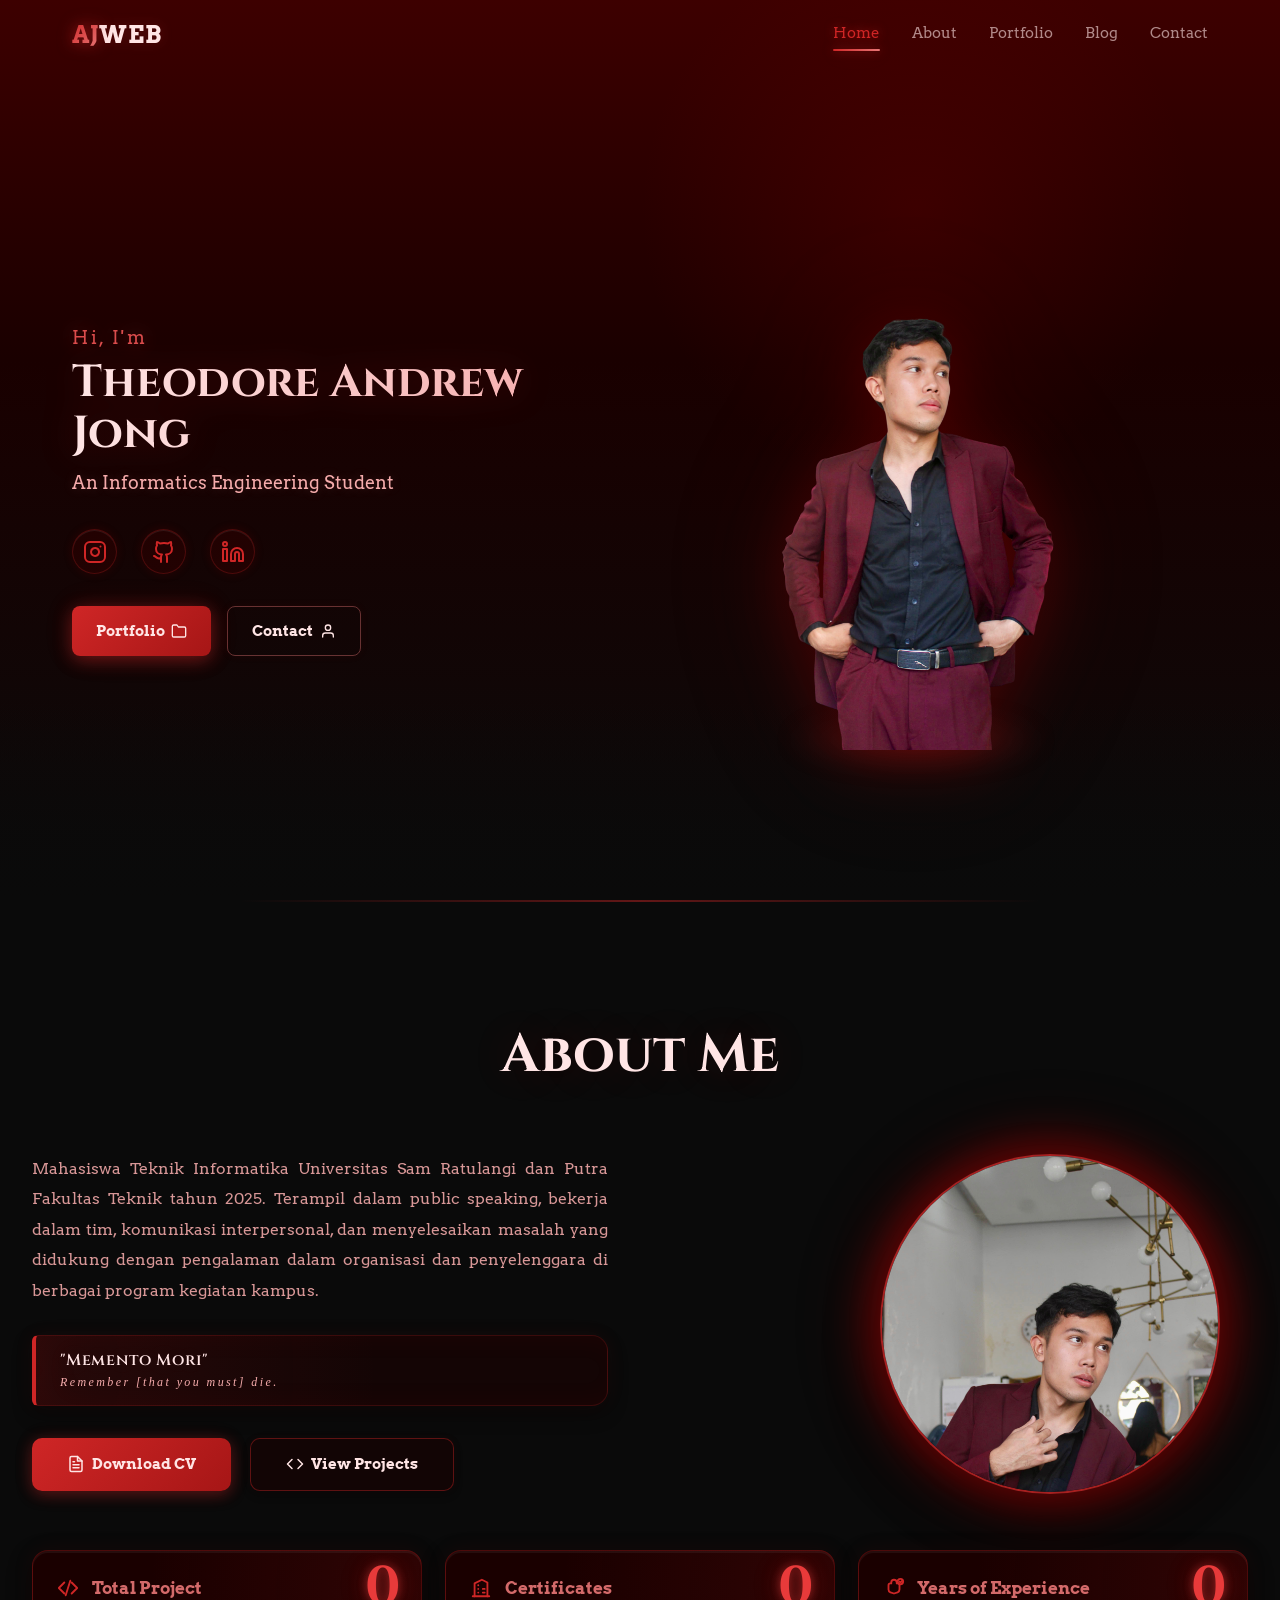
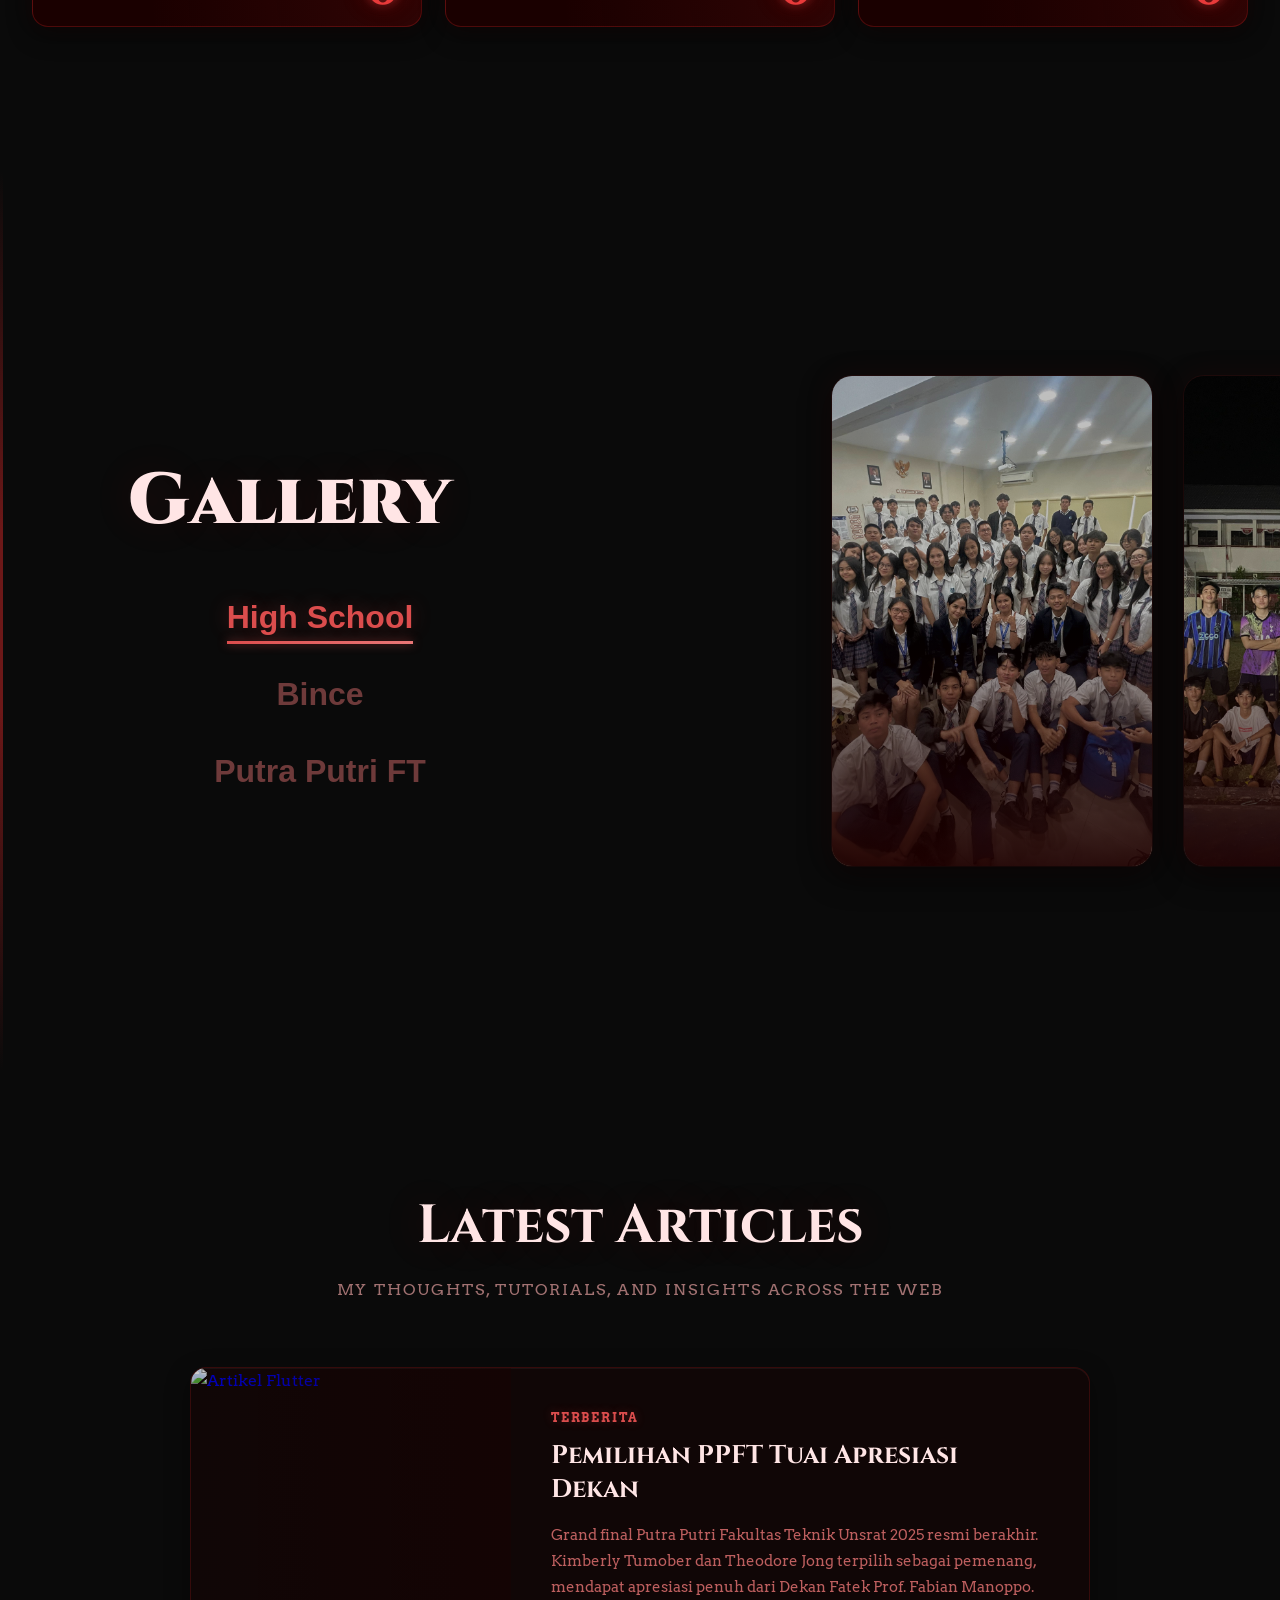
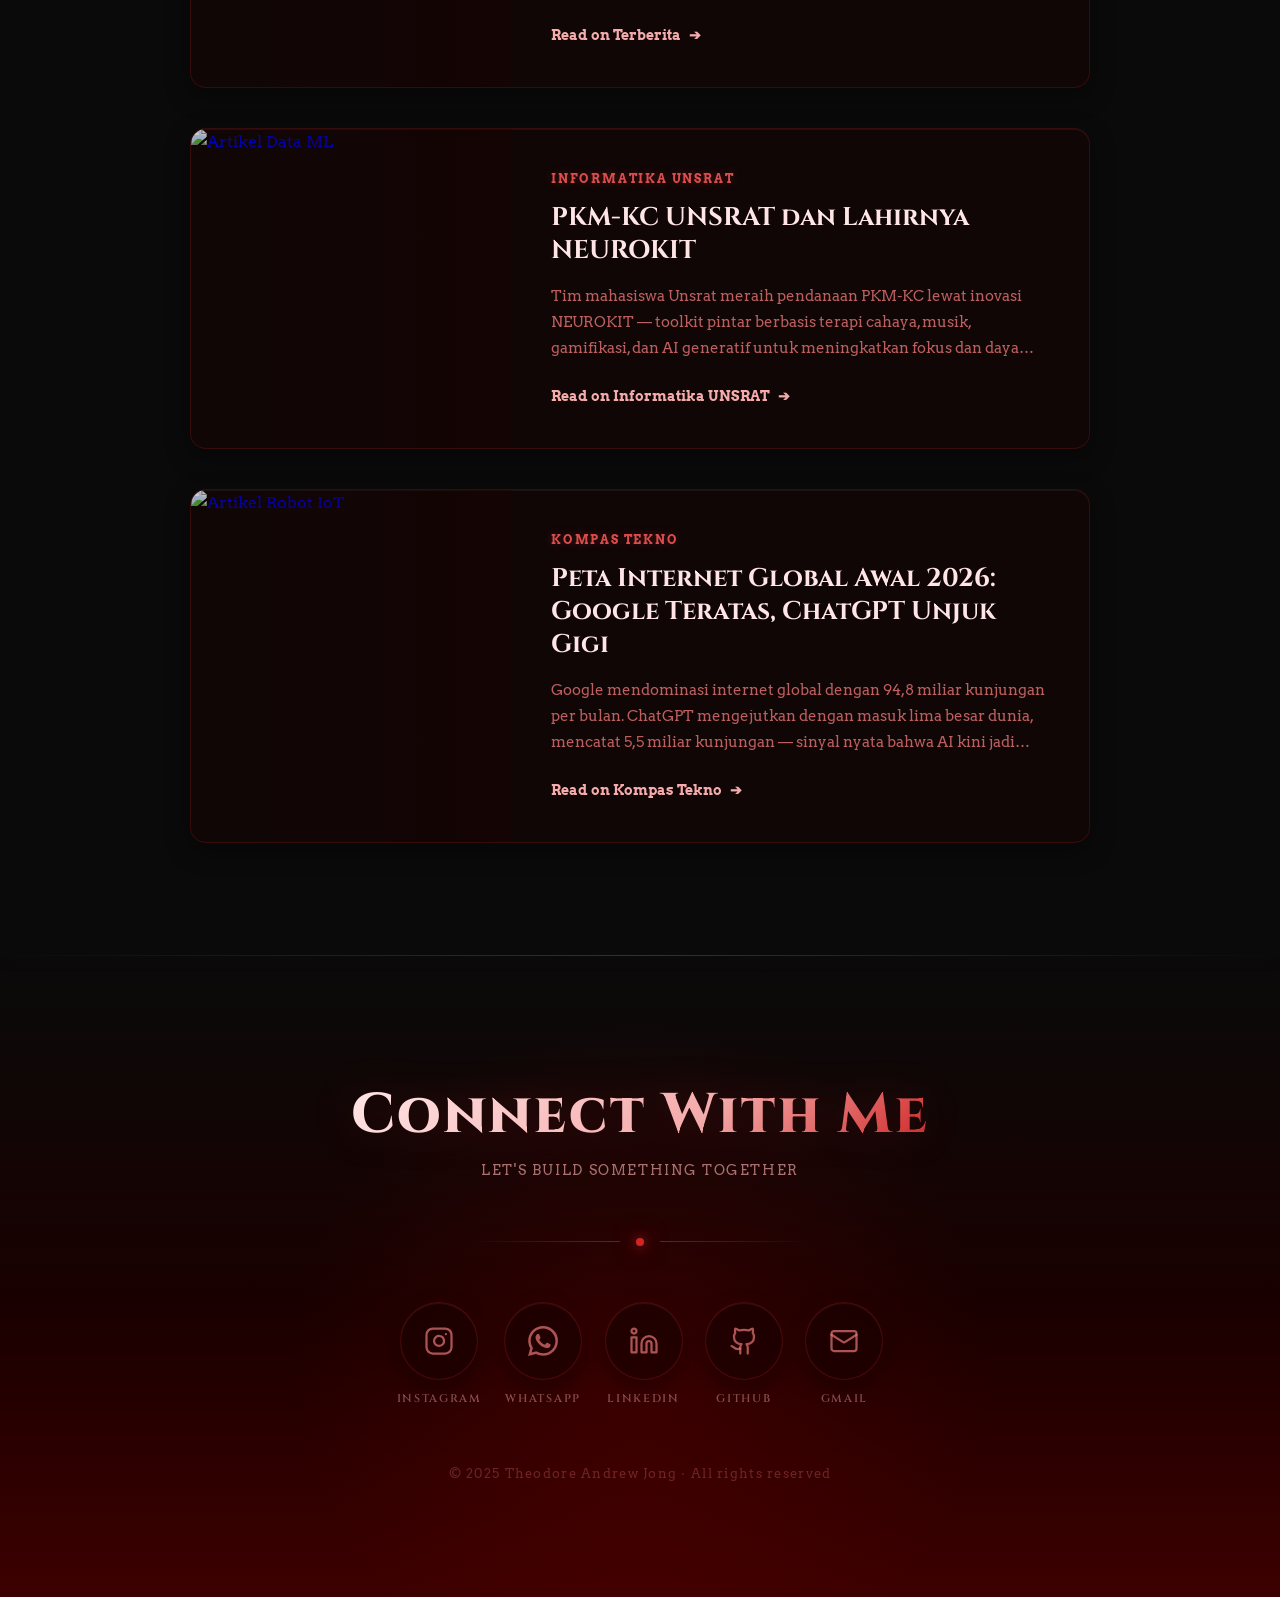
==== commit f4d212bc: "perubahan final" ====
--- a/index.html
+++ b/index.html
@@ -12,7 +12,6 @@
     <script src="https://cdnjs.cloudflare.com/ajax/libs/gsap/3.12.2/ScrollTrigger.min.js"></script>
 </head>
 <body>
-    <!-- Bagian Header/Navigasi -->
     <header>
         <nav>
             <h1 class="logo"><span class="highlightH">AJ</span>WEB</h1>
@@ -20,13 +19,13 @@
                 <li><a href="#home" class="active">Home</a></li>
                 <li><a href="#about">About</a></li>
                 <li><a href="#projects">Portfolio</a></li>
+                <li><a href="#blog">Blog</a></li> 
                 <li><a href="#contact">Contact</a></li>
                 <span class="nav-indicator" aria-hidden="true"></span>
             </ul>
         </nav>
     </header>
 
-    <!-- Bagian Hero/Home -->
     <section id="home" class="hero">
         <div class="hero-bg-letter">A</div>
         <div class="hero-content">
@@ -70,7 +69,6 @@
         </div>
     </section>
 
-    <!-- Bagian About -->
     <section id="about" class="about">
         <div class="about-container">
             <h2 class="section-title">About Me</h2>
@@ -122,178 +120,221 @@
         </div>
     </section>
 
-    <!-- Bagian Portfolio -->
     <section id="projects" class="portfolio">
         <div class="portfolio-container">
             <div class="portfolio-sidebar">
-                <h2 class="section-title portfolio-heading">Portfolio Gallery</h2>
+                <h2 class="section-title portfolio-heading">Gallery</h2>
                 <nav class="portfolio-nav">
-                    <button class="portfolio-tab active" data-target="group-project">Project</button>
-                    <button class="portfolio-tab" data-target="group-design">Design</button>
-                    <button class="portfolio-tab" data-target="group-certificate">Certificate</button>
+                    <button class="portfolio-tab active" data-target="group-highschool">High School</button>
+                    <button class="portfolio-tab" data-target="group-bince">Bince</button>
+                    <button class="portfolio-tab" data-target="group-putraputri">Putra Putri FT</button>
                 </nav>
             </div>
+
+            <div class="portfolio-content">
+                <div class="portfolio-slider-group active" id="group-highschool">
+                    <div class="portfolio-card gallery-card" onclick="openLightbox(this)">
+                        <img src="images/hs-1.jpg" alt="High School 1" class="portfolio-card-bg">
+                    </div>
+                    <div class="portfolio-card gallery-card" onclick="openLightbox(this)">
+                        <img src="images/hs-2.jpg" alt="High School 2" class="portfolio-card-bg">
+                    </div>
+                    <div class="portfolio-card gallery-card" onclick="openLightbox(this)">
+                        <img src="images/hs-3.jpg" alt="High School 3" class="portfolio-card-bg">
+                    </div>
+                    <div class="portfolio-card gallery-card" onclick="openLightbox(this)">
+                        <img src="images/hs-4.jpg" alt="High School 4" class="portfolio-card-bg">
+                    </div>
+                    <div class="portfolio-card gallery-card" onclick="openLightbox(this)">
+                        <img src="images/hs-5.jpg" alt="High School 5" class="portfolio-card-bg">
+                    </div>
+                    <div class="portfolio-card gallery-card" onclick="openLightbox(this)">
+                        <img src="images/hs-6.jpg" alt="High School 6" class="portfolio-card-bg">
+                    </div>
+                    <div class="portfolio-card gallery-card" onclick="openLightbox(this)">
+                        <img src="images/hs-7.jpg" alt="High School 7" class="portfolio-card-bg">
+                    </div>
+                    <div class="portfolio-card gallery-card" onclick="openLightbox(this)">
+                        <img src="images/hs-8.jpg" alt="High School 8" class="portfolio-card-bg">
+                    </div>
+                </div>
+
+                <div class="portfolio-slider-group" id="group-bince">
+                    <div class="portfolio-card gallery-card" onclick="openLightbox(this)">
+                        <img src="images/bince-1.jpeg" alt="Bince 1" class="portfolio-card-bg">
+                    </div>
+                    <div class="portfolio-card gallery-card" onclick="openLightbox(this)">
+                        <img src="images/bince-2.jpeg" alt="Bince 2" class="portfolio-card-bg">
+                    </div>
+                    <div class="portfolio-card gallery-card" onclick="openLightbox(this)">
+                        <img src="images/bince-3.jpeg" alt="Bince 3" class="portfolio-card-bg">
+                    </div>
+                    <div class="portfolio-card gallery-card" onclick="openLightbox(this)">
+                        <img src="images/bince-4.jpeg" alt="Bince 4" class="portfolio-card-bg">
+                    </div>
+                    <div class="portfolio-card gallery-card" onclick="openLightbox(this)">
+                        <img src="images/bince-5.jpeg" alt="Bince 5" class="portfolio-card-bg">
+                    </div>
+                    <div class="portfolio-card gallery-card" onclick="openLightbox(this)">
+                        <img src="images/bince-6.jpeg" alt="Bince 6" class="portfolio-card-bg">
+                    </div>
+                    <div class="portfolio-card gallery-card" onclick="openLightbox(this)">
+                        <img src="images/bince-7.jpeg" alt="Bince 7" class="portfolio-card-bg">
+                    </div>
+                    <div class="portfolio-card gallery-card" onclick="openLightbox(this)">
+                        <img src="images/bince-8.jpeg" alt="Bince 8" class="portfolio-card-bg">
+                    </div>
+                </div>
+
+                <div class="portfolio-slider-group" id="group-putraputri">
+                    <div class="portfolio-card gallery-card" onclick="openLightbox(this)">
+                        <img src="images/ppft-1.jpg" alt="Putra Putri FT 1" class="portfolio-card-bg">
+                    </div>
+                    <div class="portfolio-card gallery-card" onclick="openLightbox(this)">
+                        <img src="images/ppft-2.jpg" alt="Putra Putri FT 2" class="portfolio-card-bg">
+                    </div>
+                    <div class="portfolio-card gallery-card" onclick="openLightbox(this)">
+                        <img src="images/ppft-3.jpg" alt="Putra Putri FT 3" class="portfolio-card-bg">
+                    </div>
+                    <div class="portfolio-card gallery-card" onclick="openLightbox(this)">
+                        <img src="images/ppft-4.jpg" alt="Putra Putri FT 4" class="portfolio-card-bg">
+                    </div>
+                    <div class="portfolio-card gallery-card" onclick="openLightbox(this)">
+                        <img src="images/ppft-5.jpg" alt="Putra Putri FT 5" class="portfolio-card-bg">
+                    </div>
+                    <div class="portfolio-card gallery-card" onclick="openLightbox(this)">
+                        <img src="images/ppft-6.jpg" alt="Putra Putri FT 6" class="portfolio-card-bg">
+                    </div>
+                    <div class="portfolio-card gallery-card" onclick="openLightbox(this)">
+                        <img src="images/ppft-7.jpg" alt="Putra Putri FT 7" class="portfolio-card-bg">
+                    </div>
+                    <div class="portfolio-card gallery-card" onclick="openLightbox(this)">
+                        <img src="images/ppft-8.jpg" alt="Putra Putri FT 8" class="portfolio-card-bg">
+                    </div>
+                </div>
+            </div>
+        </div>
+    </section>
+
+    <div id="lightbox" class="lightbox">
+        <button class="lightbox-close" onclick="closeLightbox()">&times;</button>
+        <div class="lightbox-backdrop" onclick="closeLightbox()"></div>
+        <img id="lightboxImg" src="" alt="" class="lightbox-img">
+    </div>
+
+    <section id="blog" class="blog">
+        <div class="blog-container">
+            <h2 class="section-title">Latest Articles</h2>
+            <p class="blog-subtitle">My thoughts, tutorials, and insights across the web</p>
             
-            <div class="portfolio-content">
-                <!-- Group: Project -->
-                <div class="portfolio-slider-group active" id="group-project">
-                    <div class="portfolio-card" onclick="openDetail('E-COMMERCE')">
-                        <img src="https://images.unsplash.com/photo-1547658719-da2b51169166?auto=format&fit=crop&q=80&w=800" alt="Project 1" class="portfolio-card-bg">
-                        <div class="portfolio-card-info"><h3 class="portfolio-card-title">E-COMMERCE</h3></div>
-                    </div>
-                    <div class="portfolio-card" onclick="openDetail('DASHBOARD')">
-                        <img src="https://images.unsplash.com/photo-1551288049-bebda4e38f71?auto=format&fit=crop&q=80&w=800" alt="Project 2" class="portfolio-card-bg">
-                        <div class="portfolio-card-info"><h3 class="portfolio-card-title">DASHBOARD</h3></div>
-                    </div>
-                    <div class="portfolio-card" onclick="openDetail('MOBILE APP')">
-                        <img src="https://images.unsplash.com/photo-1517694712202-14dd9538aa97?auto=format&fit=crop&q=80&w=800" alt="Project 3" class="portfolio-card-bg">
-                        <div class="portfolio-card-info"><h3 class="portfolio-card-title">MOBILE APP</h3></div>
-                    </div>
-                    <div class="portfolio-card" onclick="openDetail('PORTFOLIO')">
-                        <img src="https://images.unsplash.com/photo-1555066931-4365d14bab8c?auto=format&fit=crop&q=80&w=800" alt="Project 4" class="portfolio-card-bg">
-                        <div class="portfolio-card-info"><h3 class="portfolio-card-title">PORTFOLIO</h3></div>
-                    </div>
-                </div>
-
-                <!-- Group: Design -->
-                <div class="portfolio-slider-group" id="group-design">
-                    <div class="portfolio-card" onclick="openDetail('BRANDING')">
-                        <img src="https://images.unsplash.com/photo-1561070791-2526d30994b5?auto=format&fit=crop&q=80&w=800" alt="Design 1" class="portfolio-card-bg">
-                        <div class="portfolio-card-info"><h3 class="portfolio-card-title">BRANDING</h3></div>
-                    </div>
-                    <div class="portfolio-card" onclick="openDetail('UI/UX')">
-                        <img src="https://images.unsplash.com/photo-1581291518857-4e27b48ff24e?auto=format&fit=crop&q=80&w=800" alt="Design 2" class="portfolio-card-bg">
-                        <div class="portfolio-card-info"><h3 class="portfolio-card-title">UI/UX</h3></div>
-                    </div>
-                    <div class="portfolio-card" onclick="openDetail('TYPOGRAPHY')">
-                        <img src="https://images.unsplash.com/photo-1626785774573-4b799315345d?auto=format&fit=crop&q=80&w=800" alt="Design 3" class="portfolio-card-bg">
-                        <div class="portfolio-card-info"><h3 class="portfolio-card-title">TYPOGRAPHY</h3></div>
-                    </div>
-                </div>
-
-                <!-- Group: Certificate -->
-                <div class="portfolio-slider-group" id="group-certificate">
-                    <div class="portfolio-card" onclick="openDetail('FRONTEND')">
-                        <img src="https://images.unsplash.com/photo-1523240795612-9a054b0db644?auto=format&fit=crop&q=80&w=800" alt="Certificate 1" class="portfolio-card-bg">
-                        <div class="portfolio-card-info"><h3 class="portfolio-card-title">FRONTEND</h3></div>
-                    </div>
-                    <div class="portfolio-card" onclick="openDetail('BACKEND')">
-                        <img src="https://images.unsplash.com/photo-1516321497487-e288fb19713f?auto=format&fit=crop&q=80&w=800" alt="Certificate 2" class="portfolio-card-bg">
-                        <div class="portfolio-card-info"><h3 class="portfolio-card-title">BACKEND</h3></div>
-                    </div>
-                    <div class="portfolio-card" onclick="openDetail('FULLSTACK')">
-                        <img src="https://images.unsplash.com/photo-1517245386807-bb43f82c33c4?auto=format&fit=crop&q=80&w=800" alt="Certificate 3" class="portfolio-card-bg">
-                        <div class="portfolio-card-info"><h3 class="portfolio-card-title">FULLSTACK</h3></div>
-                    </div>
-                </div>
-            </div>
-        </div>
-    </section>
-
-    <!-- Modal -->
-    <div id="projectModal" class="modal">
-        <div class="modal-content">
-            <button class="modal-close" onclick="closeProjectModal()">&times;</button>
-            <div class="modal-body">
-                <img id="modalImage" src="" alt="Project" class="modal-image">
-                <div class="modal-info">
-                    <h2 id="modalTitle"></h2>
-                    <p id="modalDescription"></p>
-                    <a id="modalLink" href="#" class="modal-button" target="_blank">Lihat Details</a>
-                </div>
-            </div>
-        </div>
-    </div>
-
-    <!-- Bagian Contact -->
-<section id="contact" class="contact">
-    <div class="contact-container">
-
-        <!-- Heading -->
-        <div class="contact-heading">
-            <h2>Connect With Me</h2>
-            <p>Let's build something together</p>
-        </div>
-
-        <!-- Divider dekoratif -->
-        <div class="contact-divider">
-            <span></span>
-            <div class="contact-divider-icon"></div>
-            <span></span>
-        </div>
-
-        <!-- Icon Grid -->
-        <div class="contact-icons-grid">
-
-            <a href="https://www.instagram.com/andrwjong" target="_blank" rel="noopener noreferrer"
-               class="contact-icon-item instagram" aria-label="Instagram">
-                <div class="contact-icon-ring">
-                    <svg viewBox="0 0 24 24" fill="none" stroke="currentColor" stroke-width="1.8" stroke-linecap="round" stroke-linejoin="round">
-                        <rect width="20" height="20" x="2" y="2" rx="5" ry="5"/>
-                        <path d="M16 11.37A4 4 0 1 1 12.63 8 4 4 0 0 1 16 11.37z"/>
-                        <line x1="17.5" x2="17.51" y1="6.5" y2="6.5"/>
-                    </svg>
-                </div>
-                <span class="contact-icon-label">Instagram</span>
-            </a>
-
-            <a href="https://wa.me/6281234567890" target="_blank" rel="noopener noreferrer"
-               class="contact-icon-item whatsapp" aria-label="WhatsApp">
-                <div class="contact-icon-ring">
-                    <svg viewBox="0 0 24 24" fill="currentColor">
-                        <path d="M17.472 14.382c-.297-.149-1.758-.867-2.03-.967-.273-.099-.471-.148-.67.15-.197.297-.767.966-.94 1.164-.173.199-.347.223-.644.075-.297-.15-1.255-.463-2.39-1.475-.883-.788-1.48-1.761-1.653-2.059-.173-.297-.018-.458.13-.606.134-.133.298-.347.446-.52.149-.174.198-.298.298-.497.099-.198.05-.371-.025-.52-.075-.149-.669-1.612-.916-2.207-.242-.579-.487-.5-.669-.51-.173-.008-.371-.01-.57-.01-.198 0-.52.074-.792.372-.272.297-1.04 1.016-1.04 2.479 0 1.462 1.065 2.875 1.213 3.074.149.198 2.096 3.2 5.077 4.487.709.306 1.262.489 1.694.625.712.227 1.36.195 1.871.118.571-.085 1.758-.719 2.006-1.413.248-.694.248-1.289.173-1.413-.074-.124-.272-.198-.57-.347m-5.421 7.403h-.004a9.87 9.87 0 0 1-5.031-1.378l-.361-.214-3.741.982.998-3.648-.235-.374a9.86 9.86 0 0 1-1.51-5.26c.001-5.45 4.436-9.884 9.888-9.884 2.64 0 5.122 1.03 6.988 2.898a9.825 9.825 0 0 1 2.893 6.994c-.003 5.45-4.437 9.884-9.885 9.884m8.413-18.297A11.815 11.815 0 0 0 12.05 0C5.495 0 .16 5.335.157 11.892c0 2.096.547 4.142 1.588 5.945L.057 24l6.305-1.654a11.882 11.882 0 0 0 5.683 1.448h.005c6.554 0 11.89-5.335 11.893-11.893a11.821 11.821 0 0 0-3.48-8.413Z"/>
-                    </svg>
-                </div>
-                <span class="contact-icon-label">WhatsApp</span>
-            </a>
-
-            <a href="https://www.linkedin.com/in/andrew-jong-892308337" target="_blank" rel="noopener noreferrer"
-               class="contact-icon-item linkedin" aria-label="LinkedIn">
-                <div class="contact-icon-ring">
-                    <svg viewBox="0 0 24 24" fill="none" stroke="currentColor" stroke-width="1.8" stroke-linecap="round" stroke-linejoin="round">
-                        <path d="M16 8a6 6 0 0 1 6 6v7h-4v-7a2 2 0 0 0-2-2 2 2 0 0 0-2 2v7h-4v-7a6 6 0 0 1 6-6z"/>
-                        <rect width="4" height="12" x="2" y="9"/>
-                        <circle cx="4" cy="4" r="2"/>
-                    </svg>
-                </div>
-                <span class="contact-icon-label">LinkedIn</span>
-            </a>
-
-            <a href="https://github.com" target="_blank" rel="noopener noreferrer"
-               class="contact-icon-item github" aria-label="GitHub">
-                <div class="contact-icon-ring">
-                    <svg viewBox="0 0 24 24" fill="none" stroke="currentColor" stroke-width="1.8" stroke-linecap="round" stroke-linejoin="round">
-                        <path d="M15 22v-4a4.8 4.8 0 0 0-1-3.5c3 0 6-2 6-5.5.08-1.25-.27-2.48-1-3.5.28-1.15.28-2.35 0-3.5 0 0-1 0-3 1.5-2.64-.5-5.36-.5-8 0C6 2 5 2 5 2c-.3 1.15-.3 2.35 0 3.5A5.403 5.403 0 0 0 4 9c0 3.5 3 5.5 6 5.5-.39.49-.68 1.05-.85 1.65-.17.6-.22 1.23-.15 1.85v4"/>
-                        <path d="M9 18c-4.51 2-5-2-7-2"/>
-                    </svg>
-                </div>
-                <span class="contact-icon-label">GitHub</span>
-            </a>
-
-            <a href="mailto:andrew.jong10@gmail.com"
-               class="contact-icon-item gmail" aria-label="Gmail">
-                <div class="contact-icon-ring">
-                    <svg viewBox="0 0 24 24" fill="none" stroke="currentColor" stroke-width="1.8" stroke-linecap="round" stroke-linejoin="round">
-                        <rect width="20" height="16" x="2" y="4" rx="2"/>
-                        <path d="m22 7-8.97 5.7a1.94 1.94 0 0 1-2.06 0L2 7"/>
-                    </svg>
-                </div>
-                <span class="contact-icon-label">Gmail</span>
-            </a>
-
-        </div>
-
-        <p class="contact-footer-text">© 2025 Theodore Andrew Jong · All rights reserved</p>
-
-    </div>
-</section>
+            <div class="blog-list">
+                <a href="https://terberita.com/pemilihan-ppft-tuai-apresiasi-dekan/" target="_blank" rel="noopener noreferrer" class="blog-card">
+                    <div class="blog-card-img">
+                        <img src="https://terberita.com/wp-content/uploads/2025/10/IMG-20251008-WA00082-1024x843.jpg" alt="Artikel Flutter">
+                    </div>
+                    <div class="blog-card-content">
+                        <span class="blog-platform">Terberita</span>
+                        <h3 class="blog-card-title">Pemilihan PPFT Tuai Apresiasi Dekan</h3>
+                        <p class="blog-card-desc">Grand final Putra Putri Fakultas Teknik Unsrat 2025 resmi berakhir. Kimberly Tumober dan Theodore Jong terpilih sebagai pemenang, mendapat apresiasi penuh dari Dekan Fatek Prof. Fabian Manoppo.</p>
+                        <span class="blog-read-more">Read on Terberita <span class="read-icon">➔</span></span>
+                    </div>
+                </a>
+
+                <a href="https://informatika.unsrat.ac.id/pkm-kc-unsrat-dan-lahirnya-neurokit/" target="_blank" rel="noopener noreferrer" class="blog-card">
+                    <div class="blog-card-img">
+                        <img src="https://informatika.unsrat.ac.id/wp-content/uploads/2025/10/WhatsApp-Image-2025-10-17-at-13.13.25-800x445.jpeg" alt="Artikel Data ML">
+                    </div>
+                    <div class="blog-card-content">
+                        <span class="blog-platform">Informatika UNSRAT</span>
+                        <h3 class="blog-card-title">PKM-KC UNSRAT dan Lahirnya NEUROKIT</h3>
+                        <p class="blog-card-desc">Tim mahasiswa Unsrat meraih pendanaan PKM-KC lewat inovasi NEUROKIT — toolkit pintar berbasis terapi cahaya, musik, gamifikasi, dan AI generatif untuk meningkatkan fokus dan daya ingat siswa di era digital.</p>
+                        <span class="blog-read-more">Read on Informatika UNSRAT <span class="read-icon">➔</span></span>
+                    </div>
+                </a>
+
+                <a href="https://tekno.kompas.com/read/2026/03/27/10582557/peta-internet-global-awal-2026-google-teratas-chatgpt-unjuk-gigi" target="_blank" rel="noopener noreferrer" class="blog-card">
+                    <div class="blog-card-img">
+                        <img src="https://asset.kompas.com/crops/UY5ZFv02IEMLTcNLrJ8EGRGZKBQ=/0x174:4000x2841/1200x800/data/photo/2021/05/15/609f471eea71b.jpg" alt="Artikel Robot IoT">
+                    </div>
+                    <div class="blog-card-content">
+                        <span class="blog-platform">Kompas Tekno</span>
+                        <h3 class="blog-card-title">Peta Internet Global Awal 2026: Google Teratas, ChatGPT Unjuk Gigi</h3>
+                        <p class="blog-card-desc">Google mendominasi internet global dengan 94,8 miliar kunjungan per bulan. ChatGPT mengejutkan dengan masuk lima besar dunia, mencatat 5,5 miliar kunjungan — sinyal nyata bahwa AI kini jadi kebutuhan sehari-hari.</p>
+                        <span class="blog-read-more">Read on Kompas Tekno <span class="read-icon">➔</span></span>
+                    </div>
+                </a>
+            </div>
+        </div>
+    </section>
+
+    <section id="contact" class="contact">
+        <div class="contact-container">
+            <div class="contact-heading">
+                <h2>Connect With Me</h2>
+                <p>Let's build something together</p>
+            </div>
+            <div class="contact-divider">
+                <span></span>
+                <div class="contact-divider-icon"></div>
+                <span></span>
+            </div>
+            <div class="contact-icons-grid">
+                <a href="https://www.instagram.com/andrwjong" target="_blank" rel="noopener noreferrer"
+                   class="contact-icon-item instagram" aria-label="Instagram">
+                    <div class="contact-icon-ring">
+                        <svg viewBox="0 0 24 24" fill="none" stroke="currentColor" stroke-width="1.8" stroke-linecap="round" stroke-linejoin="round">
+                            <rect width="20" height="20" x="2" y="2" rx="5" ry="5"/>
+                            <path d="M16 11.37A4 4 0 1 1 12.63 8 4 4 0 0 1 16 11.37z"/>
+                            <line x1="17.5" x2="17.51" y1="6.5" y2="6.5"/>
+                        </svg>
+                    </div>
+                    <span class="contact-icon-label">Instagram</span>
+                </a>
+                <a href="https://wa.me/6281234567890" target="_blank" rel="noopener noreferrer"
+                   class="contact-icon-item whatsapp" aria-label="WhatsApp">
+                    <div class="contact-icon-ring">
+                        <svg viewBox="0 0 24 24" fill="currentColor">
+                            <path d="M17.472 14.382c-.297-.149-1.758-.867-2.03-.967-.273-.099-.471-.148-.67.15-.197.297-.767.966-.94 1.164-.173.199-.347.223-.644.075-.297-.15-1.255-.463-2.39-1.475-.883-.788-1.48-1.761-1.653-2.059-.173-.297-.018-.458.13-.606.134-.133.298-.347.446-.52.149-.174.198-.298.298-.497.099-.198.05-.371-.025-.52-.075-.149-.669-1.612-.916-2.207-.242-.579-.487-.5-.669-.51-.173-.008-.371-.01-.57-.01-.198 0-.52.074-.792.372-.272.297-1.04 1.016-1.04 2.479 0 1.462 1.065 2.875 1.213 3.074.149.198 2.096 3.2 5.077 4.487.709.306 1.262.489 1.694.625.712.227 1.36.195 1.871.118.571-.085 1.758-.719 2.006-1.413.248-.694.248-1.289.173-1.413-.074-.124-.272-.198-.57-.347m-5.421 7.403h-.004a9.87 9.87 0 0 1-5.031-1.378l-.361-.214-3.741.982.998-3.648-.235-.374a9.86 9.86 0 0 1-1.51-5.26c.001-5.45 4.436-9.884 9.888-9.884 2.64 0 5.122 1.03 6.988 2.898a9.825 9.825 0 0 1 2.893 6.994c-.003 5.45-4.437 9.884-9.885 9.884m8.413-18.297A11.815 11.815 0 0 0 12.05 0C5.495 0 .16 5.335.157 11.892c0 2.096.547 4.142 1.588 5.945L.057 24l6.305-1.654a11.882 11.882 0 0 0 5.683 1.448h.005c6.554 0 11.89-5.335 11.893-11.893a11.821 11.821 0 0 0-3.48-8.413Z"/>
+                        </svg>
+                    </div>
+                    <span class="contact-icon-label">WhatsApp</span>
+                </a>
+                <a href="https://www.linkedin.com/in/andrew-jong-892308337" target="_blank" rel="noopener noreferrer"
+                   class="contact-icon-item linkedin" aria-label="LinkedIn">
+                    <div class="contact-icon-ring">
+                        <svg viewBox="0 0 24 24" fill="none" stroke="currentColor" stroke-width="1.8" stroke-linecap="round" stroke-linejoin="round">
+                            <path d="M16 8a6 6 0 0 1 6 6v7h-4v-7a2 2 0 0 0-2-2 2 2 0 0 0-2 2v7h-4v-7a6 6 0 0 1 6-6z"/>
+                            <rect width="4" height="12" x="2" y="9"/>
+                            <circle cx="4" cy="4" r="2"/>
+                        </svg>
+                    </div>
+                    <span class="contact-icon-label">LinkedIn</span>
+                </a>
+                <a href="https://github.com" target="_blank" rel="noopener noreferrer"
+                   class="contact-icon-item github" aria-label="GitHub">
+                    <div class="contact-icon-ring">
+                        <svg viewBox="0 0 24 24" fill="none" stroke="currentColor" stroke-width="1.8" stroke-linecap="round" stroke-linejoin="round">
+                            <path d="M15 22v-4a4.8 4.8 0 0 0-1-3.5c3 0 6-2 6-5.5.08-1.25-.27-2.48-1-3.5.28-1.15.28-2.35 0-3.5 0 0-1 0-3 1.5-2.64-.5-5.36-.5-8 0C6 2 5 2 5 2c-.3 1.15-.3 2.35 0 3.5A5.403 5.403 0 0 0 4 9c0 3.5 3 5.5 6 5.5-.39.49-.68 1.05-.85 1.65-.17.6-.22 1.23-.15 1.85v4"/>
+                            <path d="M9 18c-4.51 2-5-2-7-2"/>
+                        </svg>
+                    </div>
+                    <span class="contact-icon-label">GitHub</span>
+                </a>
+                <a href="mailto:andrew.jong10@gmail.com"
+                   class="contact-icon-item gmail" aria-label="Gmail">
+                    <div class="contact-icon-ring">
+                        <svg viewBox="0 0 24 24" fill="none" stroke="currentColor" stroke-width="1.8" stroke-linecap="round" stroke-linejoin="round">
+                            <rect width="20" height="16" x="2" y="4" rx="2"/>
+                            <path d="m22 7-8.97 5.7a1.94 1.94 0 0 1-2.06 0L2 7"/>
+                        </svg>
+                    </div>
+                    <span class="contact-icon-label">Gmail</span>
+                </a>
+            </div>
+            <p class="contact-footer-text">© 2025 Theodore Andrew Jong · All rights reserved</p>
+        </div>
+    </section>
 
     <script src="script.js"></script>
-    <script>
-        // Navigasi ke halaman detail dengan membawa judul kartu sebagai parameter
-        function openDetail(title) {
-            window.location.href = 'project-detail.html?title=' + encodeURIComponent(title);
-        }
-    </script>
 </body>
 </html>
--- a/style.css
+++ b/style.css
@@ -1,8 +1,38 @@
-/* Reset default browser styles */
 * {
     margin: 0;
     padding: 0;
     box-sizing: border-box;
+}
+
+* {
+    scrollbar-width: thin;
+    scrollbar-color: #8B0000 #0D0000;
+}
+
+::-webkit-scrollbar {
+    width: 6px;
+}
+
+::-webkit-scrollbar-track {
+    background: #0D0000;
+    border-left: 1px solid rgba(139, 0, 0, 0.08);
+}
+
+::-webkit-scrollbar-thumb {
+    background: linear-gradient(180deg, #6B0000 0%, #8B0000 40%, #CF2626 100%);
+    border-radius: 999px;
+    box-shadow: 0 0 8px rgba(207, 38, 38, 0.5), inset 0 1px 0 rgba(255, 255, 255, 0.06);
+    border: 1px solid rgba(139, 0, 0, 0.3);
+}
+
+::-webkit-scrollbar-thumb:hover {
+    background: linear-gradient(180deg, #8B0000 0%, #CF2626 50%, #DB4D4D 100%);
+    box-shadow: 0 0 14px rgba(207, 38, 38, 0.7);
+}
+
+::-webkit-scrollbar-thumb:active {
+    background: #CF2626;
+    box-shadow: 0 0 18px rgba(207, 38, 38, 0.85);
 }
 
 body {
@@ -11,21 +41,34 @@
     color: rgba(232, 118, 118, 0.8);
     background-color: #0A0A0A;
     min-height: 100vh;
-}
-
-/* Header dan Navigasi */
+    overflow-x: hidden;
+}
+
+body::before {
+    content: '';
+    position: fixed;
+    top: 0; left: 0; right: 0;
+    height: 100vh;
+    background:
+        radial-gradient(ellipse 80% 40% at 20% 0%, rgba(139,0,0,0.12) 0%, transparent 60%),
+        radial-gradient(ellipse 60% 30% at 80% 100%, rgba(207,38,38,0.07) 0%, transparent 60%);
+    pointer-events: none;
+    z-index: 0;
+}
+
 header {
-    background: linear-gradient(180deg, rgba(10, 10, 10, 0.84) 0%, rgba(10, 10, 10, 0.74) 100%);
+    background: linear-gradient(180deg, rgba(10,10,10,0.88) 0%, rgba(10,10,10,0.78) 100%);
     color: #FFE5E5;
     padding: 1rem 0;
     position: fixed;
     width: 100%;
     top: 0;
     z-index: 1000;
-    backdrop-filter: blur(14px);
-    border-bottom: 1px solid rgba(232, 118, 118, 0.08);
-    box-shadow: 0 1px 0 rgba(255, 255, 255, 0.02);
-    transition: background 0.45s ease, backdrop-filter 0.45s ease, border-color 0.45s ease, box-shadow 0.45s ease;
+    backdrop-filter: blur(16px);
+    border-bottom: 1px solid rgba(207,38,38,0.15);
+    box-shadow: 0 1px 0 rgba(255,255,255,0.02), 0 4px 30px rgba(139,0,0,0.12);
+    transition: background 0.45s ease, backdrop-filter 0.45s ease,
+                border-color 0.45s ease, box-shadow 0.45s ease;
 }
 
 header.home-mode {
@@ -48,6 +91,8 @@
     font-size: 1.5rem;
     font-weight: 700;
     color: #FFE5E5;
+    letter-spacing: 0.04em;
+    filter: drop-shadow(0 0 6px rgba(207,38,38,0.2));
 }
 
 .nav-links {
@@ -59,7 +104,7 @@
 }
 
 .nav-links a {
-    color: rgba(255, 229, 229, 0.6);
+    color: rgba(255,229,229,0.6);
     text-decoration: none;
     transition: color 0.3s, text-shadow 0.3s;
     font-size: 0.95rem;
@@ -67,6 +112,7 @@
 
 .nav-links a:hover {
     color: #CF2626;
+    text-shadow: 0 0 12px rgba(207,38,38,0.4);
 }
 
 .highlightH {
@@ -75,12 +121,12 @@
     background-clip: text;
     -webkit-text-fill-color: transparent;
     color: transparent;
-    filter: drop-shadow(0 0 8px rgba(207, 38, 38, 0.5));
+    filter: drop-shadow(0 0 8px rgba(207,38,38,0.5));
 }
 
 .nav-links a.active {
     color: #CF2626;
-    text-shadow: 0 0 10px rgba(207, 38, 38, 0.55);
+    text-shadow: 0 0 10px rgba(207,38,38,0.55);
 }
 
 .nav-indicator {
@@ -91,14 +137,13 @@
     width: 0;
     border-radius: 999px;
     background: linear-gradient(90deg, #CF2626, #E87676);
-    box-shadow: 0 0 10px rgba(207, 38, 38, 0.55);
-    transition: transform 0.35s cubic-bezier(0.22, 1, 0.36, 1), width 0.35s cubic-bezier(0.22, 1, 0.36, 1);
-}
-
-/* Hero Section */
+    box-shadow: 0 0 10px rgba(207,38,38,0.6), 0 0 20px rgba(207,38,38,0.25);
+    transition: transform 0.35s cubic-bezier(0.22,1,0.36,1), width 0.35s cubic-bezier(0.22,1,0.36,1);
+}
+
 .hero {
     background: linear-gradient(180deg, #3D0000 0%, #1A0000 40%, #0A0A0A 100%);
-    color: rgba(232, 118, 118, 0.8);
+    color: rgba(232,118,118,0.8);
     min-height: 100vh;
     display: flex;
     align-items: center;
@@ -108,10 +153,28 @@
     overflow: hidden;
 }
 
-/* Huruf A besar di background - hidden */
-.hero-bg-letter {
-    display: none;
-}
+.hero::before {
+    content: '';
+    position: absolute;
+    top: -10%; right: 5%;
+    width: 600px; height: 600px;
+    border-radius: 50%;
+    background: radial-gradient(circle, rgba(139,0,0,0.2) 0%, transparent 65%);
+    pointer-events: none;
+    z-index: 1;
+}
+
+.hero::after {
+    content: '';
+    position: absolute;
+    bottom: 0; left: 0; right: 0;
+    height: 200px;
+    background: linear-gradient(to top, #0A0A0A 0%, transparent 100%);
+    pointer-events: none;
+    z-index: 1;
+}
+
+.hero-bg-letter { display: none; }
 
 .hero-content {
     position: relative;
@@ -125,17 +188,14 @@
     gap: 2rem;
 }
 
-/* Hero Text - Kiri */
-.hero-text {
-    flex: 1;
-    max-width: 520px;
-}
+.hero-text { flex: 1; max-width: 520px; }
 
 .hero-greeting {
     font-size: 1.1rem;
     color: #DB4D4D;
     margin-bottom: 0.3rem;
     letter-spacing: 0.15em;
+    text-shadow: 0 0 20px rgba(219,77,77,0.4);
 }
 
 .hero-name {
@@ -148,68 +208,65 @@
     -webkit-text-fill-color: transparent;
     line-height: 1.15;
     margin-bottom: 0.5rem;
-    font-style: bold;
+    filter: drop-shadow(0 0 18px rgba(207,38,38,0.22));
 }
 
 .hero-role {
     font-size: 1.15rem;
     color: #F5ABAB;
     margin-bottom: 2rem;
-}
-
-.hero-socials {
-    display: flex;
-    gap: 1.5rem;
-    margin-bottom: 2rem;
-}
+    text-shadow: 0 0 12px rgba(245,171,171,0.2);
+}
+
+.hero-socials { display: flex; gap: 1.5rem; margin-bottom: 2rem; }
 
 .social-icon {
     display: flex;
     align-items: center;
     justify-content: center;
-    width: 45px;
-    height: 45px;
+    width: 45px; height: 45px;
     border-radius: 50%;
-    background: rgba(61, 0, 0, 0.25);
-    border: 1px solid rgba(166, 22, 22, 0.2);
+    background: rgba(61,0,0,0.35);
+    border: 1px solid rgba(207,38,38,0.25);
     color: #CF2626;
     transition: all 0.3s ease;
-    box-shadow: inset 0 1px 0 rgba(255, 255, 255, 0.08);
+    box-shadow: inset 0 1px 0 rgba(255,255,255,0.08), 0 0 10px rgba(139,0,0,0.18);
 }
 
 .social-icon:hover {
-    background: rgba(166, 22, 22, 0.3);
+    background: rgba(166,22,22,0.35);
     border-color: #CF2626;
     transform: translateY(-3px);
-    box-shadow: 0 4px 15px rgba(207, 38, 38, 0.3), inset 0 1px 0 rgba(255, 255, 255, 0.1);
-}
-
-.hero-stats {
-    display: flex;
-    gap: 1.5rem;
-    margin-bottom: 2rem;
-}
+    box-shadow: 0 4px 15px rgba(207,38,38,0.35), 0 0 25px rgba(207,38,38,0.18), inset 0 1px 0 rgba(255,255,255,0.1);
+}
+
+.hero-stats { display: flex; gap: 1.5rem; margin-bottom: 2rem; }
 
 .stat-box {
-    background: rgba(61, 0, 0, 0.25);
-    border: 1px solid rgba(166, 22, 22, 0.2);
+    background: rgba(61,0,0,0.3);
+    border: 1px solid rgba(166,22,22,0.25);
     border-radius: 12px;
     padding: 1rem 1.5rem;
     text-align: center;
     min-width: 110px;
     position: relative;
     overflow: hidden;
-    box-shadow: inset 0 1px 0 rgba(255, 255, 255, 0.08);
+    box-shadow: inset 0 1px 0 rgba(255,255,255,0.06), 0 0 20px rgba(139,0,0,0.14), 0 4px 15px rgba(0,0,0,0.3);
+    transition: all 0.3s ease;
+}
+
+.stat-box:hover {
+    border-color: rgba(207,38,38,0.45);
+    box-shadow: inset 0 1px 0 rgba(255,255,255,0.08), 0 0 30px rgba(139,0,0,0.25), 0 4px 20px rgba(0,0,0,0.4);
+    transform: translateY(-2px);
 }
 
 .stat-box::before {
     content: '';
     position: absolute;
-    top: 0;
-    left: 0;
-    right: 0;
+    top: 0; left: 0; right: 0;
     height: 40%;
-    background: linear-gradient(180deg, rgba(255, 255, 255, 0.06) 0%, transparent 100%);
+    background: linear-gradient(180deg, rgba(255,255,255,0.06) 0%, transparent 100%);
     pointer-events: none;
     border-radius: 12px 12px 0 0;
 }
@@ -219,7 +276,7 @@
     font-size: 2.5rem;
     font-weight: 700;
     color: #CF2626;
-    text-shadow: 0 0 12px rgba(207, 38, 38, 0.5), 0 0 24px rgba(207, 38, 38, 0.25);
+    text-shadow: 0 0 12px rgba(207,38,38,0.6), 0 0 24px rgba(207,38,38,0.3), 0 0 40px rgba(207,38,38,0.12);
     position: relative;
 }
 
@@ -231,10 +288,7 @@
     position: relative;
 }
 
-.hero-buttons {
-    display: flex;
-    gap: 1rem;
-}
+.hero-buttons { display: flex; gap: 1rem; }
 
 .btn {
     display: inline-flex;
@@ -248,42 +302,34 @@
     transition: all 0.3s ease;
 }
 
-.btn-icon {
-    font-size: 1.1em;
-    line-height: 1;
-    color: inherit;
-    display: inline-flex;
-    align-items: center;
-}
-
-.btn-icon svg {
-    vertical-align: middle;
-}
+.btn-icon { font-size: 1.1em; line-height: 1; color: inherit; display: inline-flex; align-items: center; }
+.btn-icon svg { vertical-align: middle; }
 
 .btn-primary {
     background: linear-gradient(135deg, #CF2626, #A61616);
     color: #FFE5E5;
-    box-shadow: 0 4px 18px rgba(207, 38, 38, 0.4);
+    box-shadow: 0 4px 18px rgba(207,38,38,0.45), 0 0 30px rgba(207,38,38,0.12);
 }
 
 .btn-primary:hover {
     background: linear-gradient(135deg, #DB4D4D, #CF2626);
     transform: translateY(-2px);
-    box-shadow: 0 6px 24px rgba(207, 38, 38, 0.55);
+    box-shadow: 0 6px 24px rgba(207,38,38,0.6), 0 0 40px rgba(207,38,38,0.2);
 }
 
 .btn-secondary {
     background-color: transparent;
     color: #FFE5E5;
-    border: 1px solid rgba(232, 118, 118, 0.4);
+    border: 1px solid rgba(232,118,118,0.4);
+    box-shadow: 0 0 10px rgba(207,38,38,0.06);
 }
 
 .btn-secondary:hover {
     border-color: #CF2626;
     transform: translateY(-2px);
-}
-
-/* Hero Image - Kanan */
+    box-shadow: 0 0 20px rgba(207,38,38,0.18);
+}
+
 .hero-image-side {
     position: relative;
     flex: 1;
@@ -295,8 +341,7 @@
 
 .hero-image-container {
     position: relative;
-    width: 380px;
-    height: 520px;
+    width: 380px; height: 520px;
     z-index: 10;
     display: flex;
     align-items: flex-end;
@@ -304,47 +349,39 @@
     overflow: visible;
 }
 
+.hero-image-container::after {
+    content: '';
+    position: absolute;
+    bottom: -20px; left: 50%;
+    transform: translateX(-50%);
+    width: 70%; height: 60px;
+    background: radial-gradient(ellipse, rgba(207,38,38,0.35) 0%, transparent 70%);
+    filter: blur(12px);
+    pointer-events: none;
+    z-index: -1;
+}
+
 .hero-image {
-    width: 100%;
-    height: 100%;
+    width: 100%; height: 100%;
     object-fit: contain;
     object-position: center bottom;
-    filter: drop-shadow(0 10px 30px rgba(139, 0, 0, 0.25));
-}
-
-.highlight {
-    color: #DB4D4D;
-}
-
-/* SVG Lines */
+    filter: drop-shadow(0 10px 30px rgba(139,0,0,0.35)) drop-shadow(0 0 60px rgba(139,0,0,0.12));
+}
+
+.highlight { color: #DB4D4D; }
+
 .animated-lines {
     position: absolute;
-    top: 0;
-    left: 0;
-    width: 100%;
-    height: 100%;
+    top: 0; left: 0;
+    width: 100%; height: 100%;
     z-index: 8;
     pointer-events: none;
 }
 
-.line-dreamer,
-.line-yearner,
-.line-rizzler {
-    stroke-linecap: square;
-    stroke-linejoin: miter;
-    opacity: 0;
-}
-
-.dot-dreamer,
-.dot-yearner,
-.dot-rizzler {
-    opacity: 0;
-}
-
-/* Kata-kata tersebar */
-.word-dreamer,
-.word-yearner,
-.word-rizzler {
+.line-dreamer, .line-yearner, .line-rizzler { stroke-linecap: square; stroke-linejoin: miter; opacity: 0; }
+.dot-dreamer, .dot-yearner, .dot-rizzler { opacity: 0; }
+
+.word-dreamer, .word-yearner, .word-rizzler {
     position: absolute;
     font-family: 'Cinzel', serif;
     font-size: 1.2rem;
@@ -354,109 +391,52 @@
     letter-spacing: 0.08em;
     z-index: 11;
     opacity: 0;
-}
-
-.word-dreamer {
-    top: 12%;
-    left: 53.3%;
-}
-
-.word-yearner {
-    top: 31.5%;
-    right: 64.7%;
-}
-
-.word-rizzler {
-    top: 51.5%;
-    left: 74%;
-}
-
-/* Responsive Hero */
+    text-shadow: 0 0 16px rgba(219,77,77,0.55);
+}
+
+.word-dreamer { top: 12%;   left: 53.3%; }
+.word-yearner { top: 31.5%; right: 64.7%; }
+.word-rizzler { top: 51.5%; left: 74%; }
+
 @media (max-width: 1200px) {
-    .hero-image-container {
-        width: 320px;
-        height: 440px;
-    }
-
-    .hero-name {
-        font-size: 2.2rem;
-    }
-
-    .word-dreamer,
-    .word-yearner,
-    .word-rizzler {
-        font-size: 1rem;
-    }
+    .hero-image-container { width: 320px; height: 440px; }
+    .hero-name { font-size: 2.2rem; }
+    .word-dreamer, .word-yearner, .word-rizzler { font-size: 1rem; }
 }
 
 @media (max-width: 768px) {
-    .hero-content {
-        flex-direction: column;
-        text-align: center;
-    }
-
-    .hero-text {
-        max-width: 100%;
-        align-items: center;
-    }
-
-    .hero-socials {
-        justify-content: center;
-    }
-
-    .hero-buttons {
-        justify-content: center;
-    }
-
-    .hero-image-container {
-        width: 280px;
-        height: 380px;
-    }
-
-    .hero-image-side {
-        min-height: 400px;
-    }
-
-    .hero-name {
-        font-size: 2rem;
-    }
-
-    .hero-bg-letter {
-        font-size: 80vw;
-    }
-
-    .word-dreamer,
-    .word-yearner,
-    .word-rizzler {
-        font-size: 0.9rem;
-    }
+    .hero-content { flex-direction: column; text-align: center; }
+    .hero-text { max-width: 100%; align-items: center; }
+    .hero-socials { justify-content: center; }
+    .hero-buttons { justify-content: center; }
+    .hero-image-container { width: 280px; height: 380px; }
+    .hero-image-side { min-height: 400px; }
+    .hero-name { font-size: 2rem; }
+    .word-dreamer, .word-yearner, .word-rizzler { font-size: 0.9rem; }
 }
 
 @media (max-width: 480px) {
-    .hero-image-container {
-        width: 220px;
-        height: 320px;
-    }
-
-    .hero-name {
-        font-size: 1.6rem;
-    }
-
-    .stat-box {
-        min-width: 90px;
-        padding: 0.7rem 1rem;
-    }
-
-    .stat-number {
-        font-size: 2rem;
-    }
-}
-
-/* About Section */
+    .hero-image-container { width: 220px; height: 320px; }
+    .hero-name { font-size: 1.6rem; }
+    .stat-box { min-width: 90px; padding: 0.7rem 1rem; }
+    .stat-number { font-size: 2rem; }
+}
+
 .about {
     padding: 7rem 2rem;
     background-color: #0A0A0A;
     margin: 0 auto;
+    position: relative;
+}
+
+.about::before {
+    content: '';
+    position: absolute;
+    top: 0; left: 50%;
+    transform: translateX(-50%);
+    width: 800px; height: 2px;
+    background: linear-gradient(90deg, transparent, rgba(207,38,38,0.45), transparent);
+    pointer-events: none;
 }
 
 .about-container {
@@ -473,6 +453,7 @@
     text-align: center;
     color: #FFE5E5;
     margin-bottom: 0.5rem;
+    text-shadow: 0 0 40px rgba(207,38,38,0.18), 0 0 80px rgba(207,38,38,0.08);
 }
 
 .about-top {
@@ -487,15 +468,19 @@
     margin-left: 15rem;
     border-radius: 50%;
     overflow: hidden;
-    background: radial-gradient(circle, rgba(97, 4, 4, 0.4) 0%, transparent 70%);
-    border: 2px solid rgba(207, 38, 38, 0.8);
+    background: radial-gradient(circle, rgba(97,4,4,0.4) 0%, transparent 70%);
+    border: 2px solid rgba(207,38,38,0.8);
     aspect-ratio: 1 / 1;
-    box-shadow: 0 0 40px 10px #610404, 0 25px 50px rgba(0, 0, 0, 0.6);
+    box-shadow: 0 0 40px 10px #610404, 0 0 80px 5px rgba(139,0,0,0.28), 0 25px 50px rgba(0,0,0,0.6);
+    transition: box-shadow 0.4s ease;
+}
+
+.about-image-wrap:hover {
+    box-shadow: 0 0 55px 15px #7a0404, 0 0 100px 10px rgba(139,0,0,0.38), 0 25px 50px rgba(0,0,0,0.7);
 }
 
 .about-image {
-    width: 100%;
-    height: 100%;
+    width: 100%; height: 100%;
     display: block;
     object-fit: cover;
     object-position: top center;
@@ -508,28 +493,33 @@
     justify-content: flex-start;
     padding-top: 0;
     padding-right: 2rem;
+    gap: 0;
+}
+
+.about-content > * {
+    position: relative;
+    width: 100%;
 }
 
 .about p {
     width: 100%;
     line-height: 1.9;
-    color: rgba(245, 171, 171, 0.88);
+    color: rgba(245,171,171,0.88);
     text-align: justify;
 }
 
 .about-motto {
     margin-top: 1.8rem;
     width: 100%;
-    padding: 0.5rem 1.5rem;
-    background: radial-gradient(circle at left center, rgba(207, 38, 38, 0.08) 0%, transparent 60%), #140505;
-    border: 1px solid rgba(207, 38, 38, 0.15);
+    padding: 0.75rem 1.5rem;
+    background: radial-gradient(circle at left center, rgba(207,38,38,0.1) 0%, transparent 60%), #140505;
+    border: 1px solid rgba(207,38,38,0.2);
     border-left: 4px solid #CF2626;
     border-radius: 6px 16px 16px 6px;
     text-align: left;
-    box-shadow: 0 8px 20px rgba(0, 0, 0, 0.3), inset 15px 0 30px rgba(207, 38, 38, 0.04);
+    box-shadow: 0 8px 20px rgba(0,0,0,0.3), inset 15px 0 30px rgba(207,38,38,0.06), 0 0 20px rgba(207,38,38,0.07);
     display: flex;
     flex-direction: column;
-    position: relative;
     overflow: hidden;
 }
 
@@ -541,6 +531,7 @@
     font-weight: 600;
     position: relative;
     z-index: 2;
+    text-shadow: 0 0 20px rgba(255,229,229,0.12);
 }
 
 .motto-meaning {
@@ -557,35 +548,36 @@
     gap: 1.2rem;
     margin-top: 2rem;
     flex-wrap: wrap;
+    width: 100%;
 }
 
 .about-btn {
     padding: 0.85rem 2.2rem;
     border-radius: 10px;
-    transition: all 0.3s cubic-bezier(0.25, 0.8, 0.25, 1);
+    transition: all 0.3s cubic-bezier(0.25,0.8,0.25,1);
 }
 
 .about-btn.btn-primary {
     background: linear-gradient(135deg, #CF2626, #A61616);
-    box-shadow: 0 4px 15px rgba(207, 38, 38, 0.3);
+    box-shadow: 0 4px 15px rgba(207,38,38,0.35), 0 0 20px rgba(207,38,38,0.1);
 }
 
 .about-btn.btn-primary:hover {
     transform: translateY(-2px);
-    box-shadow: 0 8px 25px rgba(207, 38, 38, 0.4), 0 0 10px rgba(207, 38, 38, 0.2);
+    box-shadow: 0 8px 25px rgba(207,38,38,0.45), 0 0 30px rgba(207,38,38,0.2);
 }
 
 .about-btn.btn-secondary {
-    background: rgba(26, 0, 0, 0.5);
-    border: 1px solid rgba(207, 38, 38, 0.4);
-    box-shadow: 0 4px 10px rgba(0, 0, 0, 0.2);
+    background: rgba(26,0,0,0.5);
+    border: 1px solid rgba(207,38,38,0.4);
+    box-shadow: 0 4px 10px rgba(0,0,0,0.2), 0 0 10px rgba(207,38,38,0.05);
 }
 
 .about-btn.btn-secondary:hover {
     transform: translateY(-2px);
-    background: rgba(45, 0, 0, 0.6);
+    background: rgba(45,0,0,0.6);
     border-color: #CF2626;
-    box-shadow: 0 8px 25px rgba(0, 0, 0, 0.4), 0 0 8px rgba(207, 38, 38, 0.1);
+    box-shadow: 0 8px 25px rgba(0,0,0,0.4), 0 0 20px rgba(207,38,38,0.14);
 }
 
 .about-stats {
@@ -599,38 +591,26 @@
     position: relative;
     padding: 1.5rem 5rem 1.5rem 1.5rem;
     border-radius: 16px;
-    background: radial-gradient(circle at right center, rgba(207, 38, 38, 0.1) 0%, transparent 70%), #1A0000;
-    border: 1px solid rgba(207, 38, 38, 0.25);
-    box-shadow: inset 0 2px 0 rgba(255, 255, 255, 0.05), 0 8px 24px rgba(0, 0, 0, 0.4);
+    background: radial-gradient(circle at right center, rgba(207,38,38,0.12) 0%, transparent 70%), #1A0000;
+    border: 1px solid rgba(207,38,38,0.28);
+    box-shadow: inset 0 2px 0 rgba(255,255,255,0.05), 0 8px 24px rgba(0,0,0,0.4), 0 0 20px rgba(139,0,0,0.1);
     overflow: hidden;
-    transition: all 0.3s cubic-bezier(0.25, 0.8, 0.25, 1);
+    transition: all 0.3s cubic-bezier(0.25,0.8,0.25,1);
     cursor: default;
 }
 
 .about-stat-card:hover {
-    transform: translateY(-2px);
-    border-color: rgba(232, 58, 58, 0.4);
-    background: radial-gradient(circle at right center, rgba(232, 58, 58, 0.15) 0%, transparent 70%), #1A0000;
-    box-shadow: inset 0 2px 0 rgba(255, 255, 255, 0.08), 
-                0 12px 24px rgba(0, 0, 0, 0.5),
-                0 0 10px rgba(232, 58, 58, 0.1);
-}
-
-.about-stat-head {
-    display: flex;
-    align-items: center;
-    gap: 0.8rem;
-    position: relative;
-    z-index: 2;
-}
-
-.about-stat-icon {
-    display: inline-flex;
-    color: #CF2626;
-}
+    transform: translateY(-3px);
+    border-color: rgba(232,58,58,0.5);
+    background: radial-gradient(circle at right center, rgba(232,58,58,0.18) 0%, transparent 70%), #1A0000;
+    box-shadow: inset 0 2px 0 rgba(255,255,255,0.08), 0 12px 24px rgba(0,0,0,0.5), 0 0 30px rgba(207,38,38,0.18);
+}
+
+.about-stat-head { display: flex; align-items: center; gap: 0.8rem; position: relative; z-index: 2; }
+.about-stat-icon { display: inline-flex; color: #CF2626; }
 
 .about-stat-head h3 {
-    color: rgba(232, 118, 118, 0.9);
+    color: rgba(232,118,118,0.9);
     font-size: 1.05rem;
     font-weight: 700;
 }
@@ -644,84 +624,34 @@
     font-size: 3.4rem;
     font-weight: 700;
     color: #E83A3A;
-    text-shadow: 0 0 10px rgba(232, 58, 58, 0.4), 0 0 20px rgba(232, 58, 58, 0.2);
+    text-shadow: 0 0 10px rgba(232,58,58,0.55), 0 0 20px rgba(232,58,58,0.28), 0 0 40px rgba(232,58,58,0.12);
     line-height: 1;
     z-index: 2;
 }
 
 @media (max-width: 980px) {
-    .about {
-        padding: 6rem 1.5rem;
-    }
-
-    .about-top {
-        grid-template-columns: 1fr;
-        gap: 1.8rem;
-    }
-
-    .about-image-wrap {
-        height: 420px;
-        max-width: 320px;
-        margin: 0 auto;
-    }
-
-    .about-content {
-        align-items: flex-start;
-    }
-
-    .about-stats {
-        grid-template-columns: repeat(2, minmax(0, 1fr));
-    }
+    .about { padding: 6rem 1.5rem; }
+    .about-top { grid-template-columns: 1fr; gap: 1.8rem; }
+    .about-image-wrap { height: 420px; max-width: 320px; margin: 0 auto; }
+    .about-content { align-items: flex-start; }
+    .about-stats { grid-template-columns: repeat(2, minmax(0, 1fr)); }
 }
 
 @media (max-width: 768px) {
-    .about {
-        padding: 5rem 1rem;
-    }
-
-    .about-image-wrap {
-        height: 360px;
-        max-width: 280px;
-    }
-
-    .about-content {
-        align-items: center;
-    }
-
-    .about p {
-        text-align: center;
-    }
-
-    .about-buttons {
-        width: 100%;
-        justify-content: center;
-    }
-
-    .about-buttons .about-btn {
-        width: 100%;
-        justify-content: center;
-    }
-
-    .about-stats {
-        grid-template-columns: 1fr;
-    }
-
-    .about-stat-card {
-        padding-right: 4.2rem;
-    }
+    .about { padding: 5rem 1rem; }
+    .about-image-wrap { height: 360px; max-width: 280px; }
+    .about-content { align-items: center; }
+    .about p { text-align: center; }
+    .about-buttons { width: 100%; justify-content: center; }
+    .about-buttons .about-btn { width: 100%; justify-content: center; }
+    .about-stats { grid-template-columns: 1fr; }
+    .about-stat-card { padding-right: 4.2rem; }
 }
 
 @media (max-width: 480px) {
-    .about-motto {
-        font-size: 1.35rem;
-    }
-
-    .about-stat-number {
-        font-size: 2.8rem;
-    }
-}
-
-/* Portfolio Section */
+    .about-motto { font-size: 1.35rem; }
+    .about-stat-number { font-size: 2.8rem; }
+}
 
 .portfolio {
     padding: 6rem 0;
@@ -736,20 +666,28 @@
     will-change: auto;
 }
 
+.portfolio::before {
+    content: '';
+    position: absolute;
+    left: 0; top: 0; bottom: 0;
+    width: 3px;
+    background: linear-gradient(180deg, transparent, rgba(207,38,38,0.5) 40%, rgba(207,38,38,0.5) 60%, transparent);
+    pointer-events: none;
+    z-index: 5;
+}
+
 .portfolio-container {
-    width: 100%; /* Penuhi layar */
-    margin: 0;
-    padding: 0;
-    display: flex;
-    align-items: center; /* Vertikal center */
+    width: 100%;
+    margin: 0; padding: 0;
+    display: flex;
+    align-items: center;
     height: 100%;
     position: relative;
 }
 
-/* Bagian Kiri: Sidebar */
 .portfolio-sidebar {
-    width: 40%; 
-    padding-left: 10%; /* Beri jarak dari kiri layar */
+    width: 40%;
+    padding-left: 10%;
     flex-shrink: 0;
     z-index: 10;
 }
@@ -760,18 +698,15 @@
     margin-bottom: 2rem;
     color: #FFE5E5;
     text-align: left;
-}
-
-.portfolio-nav {
-    display: flex;
-    flex-direction: column;
-    gap: 1.5rem;
-}
+    text-shadow: 0 0 40px rgba(207,38,38,0.12);
+}
+
+.portfolio-nav { display: flex; flex-direction: column; gap: 1.5rem; }
 
 .portfolio-tab {
     background: transparent;
     border: none;
-    color: rgba(232, 118, 118, 0.5);
+    color: rgba(232,118,118,0.45);
     font-size: 2rem;
     font-weight: 700;
     text-align: left;
@@ -785,49 +720,45 @@
 .portfolio-tab::after {
     content: '';
     position: absolute;
-    bottom: 0;
-    left: 0;
+    bottom: 0; left: 0;
     width: 0%;
     height: 3px;
-    background-color: #DB4D4D;
+    background: linear-gradient(90deg, #DB4D4D, #E87676);
+    box-shadow: 0 0 10px rgba(219,77,77,0.6);
     transition: width 0.3s ease;
 }
 
 .portfolio-tab:hover {
     color: #DB4D4D;
     transform: translateX(10px);
+    text-shadow: 0 0 20px rgba(219,77,77,0.3);
 }
 
 .portfolio-tab.active {
     color: #DB4D4D;
-}
-
-.portfolio-tab.active::after {
-    width: 100%;
-}
-
-/* Bagian Kanan: Konten Carousel */
+    text-shadow: 0 0 20px rgba(219,77,77,0.3);
+}
+
+.portfolio-tab.active::after { width: 100%; }
+
 .portfolio-content {
-    /* Mulai dari 50% layar */
     position: absolute;
     left: 50%;
     top: 50%;
     transform: translateY(-50%);
-    width: max-content; /* Memanjang ke kanan mengikuti isinya */
-    overflow: visible; /* Track tidak boleh scroll terpotong */
+    width: max-content;
+    overflow: visible;
 }
 
 .portfolio-slider-group {
-    display: none; 
-    align-items: center;
-    gap: 2rem; 
-    padding-left: 15vw; 
-    padding-right: 15vw; 
-}
-
-.portfolio-slider-group.active {
-    display: flex;
-}
+    display: none;
+    align-items: center;
+    gap: 2rem;
+    padding-left: 15vw;
+    padding-right: 15vw;
+}
+
+.portfolio-slider-group.active { display: flex; }
 
 .portfolio-card {
     width: 320px;
@@ -837,43 +768,41 @@
     overflow: hidden;
     flex-shrink: 0;
     cursor: pointer;
-    box-shadow: 0 10px 30px rgba(0, 0, 0, 0.5);
-    transition: transform 0.4s ease;
+    box-shadow: 0 10px 30px rgba(0,0,0,0.5), 0 0 0 1px rgba(207,38,38,0.1), 0 0 30px rgba(139,0,0,0.1);
+    transition: transform 0.4s ease, box-shadow 0.4s ease;
+}
+
+.portfolio-card:hover {
+    box-shadow: 0 20px 50px rgba(0,0,0,0.6), 0 0 0 1px rgba(207,38,38,0.3), 0 0 50px rgba(139,0,0,0.22);
 }
 
 .portfolio-card-bg {
-    width: 100%;
-    height: 100%;
+    width: 100%; height: 100%;
     object-fit: cover;
     position: absolute;
-    top: 0;
-    left: 0;
+    top: 0; left: 0;
     z-index: 1;
-    filter: brightness(0.6);
+    filter: brightness(0.55);
     transition: filter 0.4s ease, transform 0.4s ease;
 }
 
 .portfolio-card:hover .portfolio-card-bg {
-    filter: brightness(0.9);
-    transform: scale(1.05); /* Slight zoom on hover */
-}
-
-/* Gradient overlay untuk teks */
+    filter: brightness(0.85);
+    transform: scale(1.05);
+}
+
 .portfolio-card::after {
     content: '';
     position: absolute;
-    bottom: 0;
-    left: 0;
-    width: 100%;
-    height: 50%;
-    background: linear-gradient(to top, rgba(0,0,0, 0.9) 0%, rgba(0,0,0, 0) 100%);
+    bottom: 0; left: 0;
+    width: 100%; height: 55%;
+    background: linear-gradient(to top, rgba(30,0,0,0.92) 0%, rgba(0,0,0,0) 100%);
     z-index: 2;
 }
 
 .portfolio-card-info {
     position: absolute;
-    top: 50%;
-    left: 50%;
+    top: 50%; left: 50%;
     transform: translate(-50%, -50%);
     width: 100%;
     text-align: center;
@@ -888,244 +817,86 @@
     text-transform: uppercase;
     margin: 0;
     line-height: 1.2;
-}
-
-
-
-
-/* Overlay Card Styling (Instagram Story style progress, navigasi, info) */
-.card-overlay {
-    position: absolute;
-    top: 0;
-    left: 0;
-    width: 100%;
-    height: 100%;
-    z-index: 4;
-    pointer-events: none; /* Biarkan bisa hover cover */
-}
-
-/* Progress bar di atas */
-.card-progress {
-    position: absolute;
-    top: 15px;
-    left: 15px;
-    right: 15px;
-    height: 3px;
-    background: rgba(255, 255, 255, 0.3);
-    border-radius: 2px;
-    overflow: hidden;
-    opacity: 0; /* Hidden by default */
-}
-
-.card-progress-bar {
-    width: 0%;
-    height: 100%;
-    background: #FFF;
-    border-radius: 2px;
-}
-
-/* Tombol Navigasi Panah */
-.card-nav {
-    position: absolute;
-    top: 50%;
-    transform: translateY(-50%);
-    width: 40px;
-    height: 40px;
+    text-shadow: 0 0 20px rgba(255,255,255,0.25), 0 2px 10px rgba(0,0,0,0.5);
+}
+
+
+.gallery-card .portfolio-card-info { display: none; }
+
+.gallery-card .portfolio-card-bg {
+    filter: brightness(0.75);
+    transition: filter 0.4s ease, transform 0.4s ease;
+}
+
+.gallery-card:hover .portfolio-card-bg {
+    filter: brightness(1);
+    transform: scale(1.05);
+}
+
+.lightbox {
+    display: none;
+    position: fixed;
+    z-index: 3000;
+    inset: 0;
+    align-items: center;
+    justify-content: center;
+}
+
+.lightbox.show {
+    display: flex;
+}
+
+.lightbox-backdrop {
+    position: absolute;
+    inset: 0;
+    background: rgba(0, 0, 0, 0.92);
+    backdrop-filter: blur(8px);
+    cursor: pointer;
+}
+
+.lightbox-img {
+    position: relative;
+    z-index: 1;
+    max-width: 92vw;
+    max-height: 90vh;
+    object-fit: contain;
+    border-radius: 10px;
+    box-shadow: 0 0 60px rgba(139, 0, 0, 0.25), 0 30px 80px rgba(0, 0, 0, 0.7);
+    animation: lightboxIn 0.35s cubic-bezier(0.22, 1, 0.36, 1);
+}
+
+@keyframes lightboxIn {
+    from { transform: scale(0.88); opacity: 0; }
+    to   { transform: scale(1);    opacity: 1; }
+}
+
+.lightbox-close {
+    position: fixed;
+    top: 1.5rem;
+    right: 1.5rem;
+    z-index: 2;
+    width: 48px;
+    height: 48px;
     border-radius: 50%;
-    background: rgba(255, 255, 255, 0.2);
-    border: none;
-    color: #FFF;
-    font-size: 1.5rem;
+    background: rgba(139, 0, 0, 0.85);
+    border: 1px solid rgba(207, 38, 38, 0.5);
+    color: #FFE5E5;
+    font-size: 2rem;
     display: flex;
     align-items: center;
     justify-content: center;
     cursor: pointer;
-    pointer-events: auto; /* Bisa diklik */
-    backdrop-filter: blur(4px);
-    transition: background 0.3s;
-    opacity: 0; /* Hidden by default */
-}
-
-.card-nav:hover {
-    background: rgba(255, 255, 255, 0.5);
-}
-
-.card-nav-prev {
-    left: 10px;
-}
-
-.card-nav-next {
-    right: 10px;
-}
-
-/* Tombol Info dan Love */
-.card-bottom-actions {
-    position: absolute;
-    bottom: 2rem;
-    right: 1.5rem;
-    display: flex;
-    gap: 10px;
-}
-
-.card-heart, .card-info-btn {
-    width: 36px;
-    height: 36px;
-    border-radius: 50%;
-    background: rgba(255, 255, 255, 0.2);
-    border: 1px solid rgba(255,255,255,0.4);
-    color: #FFF;
-    font-size: 1rem;
-    display: flex;
-    align-items: center;
-    justify-content: center;
-    cursor: pointer;
-    pointer-events: auto;
-    backdrop-filter: blur(4px);
-    transition: background 0.3s, transform 0.2s;
-    opacity: 0; /* Hidden by default */
-}
-
-.card-heart:hover, .card-info-btn:hover {
-    background: rgba(255, 255, 255, 0.5);
-    transform: scale(1.1);
-}
-
-/* Modal Styling */
-.modal {
-    display: none;
-    position: fixed;
-    z-index: 2000;
-    left: 0;
-    top: 0;
-    width: 100%;
-    height: 100%;
-    background-color: rgba(0, 0, 0, 0.8);
-    animation: fadeIn 0.3s ease;
-    backdrop-filter: blur(5px);
-}
-
-@keyframes fadeIn {
-    from {
-        opacity: 0;
-    }
-    to {
-        opacity: 1;
-    }
-}
-
-.modal.show {
-    display: flex;
-    align-items: center;
-    justify-content: center;
-}
-
-.modal-content {
-    background-color: #1A0000;
-    padding: 0;
-    border-radius: 25px;
-    width: 90%;
-    max-width: 1000px;
-    position: relative;
-    animation: slideIn 0.4s ease;
-    box-shadow: 0 30px 90px rgba(0, 0, 0, 0.8);
-    border: 2px solid rgba(139, 0, 0, 0.3);
-}
-
-@keyframes slideIn {
-    from {
-        transform: translateY(-80px) scale(0.9);
-        opacity: 0;
-    }
-    to {
-        transform: translateY(0) scale(1);
-        opacity: 1;
-    }
-}
-
-.modal-close {
-    position: absolute;
-    right: 2rem;
-    top: 2rem;
-    background: rgba(139, 0, 0, 0.8);
-    border: none;
-    font-size: 2.5rem;
-    cursor: pointer;
-    color: #FFE5E5;
-    z-index: 2001;
+    line-height: 1;
+    box-shadow: 0 0 20px rgba(139, 0, 0, 0.5);
     transition: all 0.2s ease;
-    width: 45px;
-    height: 45px;
-    border-radius: 50%;
-    display: flex;
-    align-items: center;
-    justify-content: center;
-    line-height: 1;
-}
-
-.modal-close:hover {
-    transform: rotate(90deg);
-    background: #AA0000;
-    color: #FFE5E5;
-}
-
-.modal-body {
-    display: flex;
-    gap: 3rem;
-    padding: 3rem;
-}
-
-.modal-image {
-    width: 450px;
-    height: 450px;
-    object-fit: cover;
-    border-radius: 20px;
-    flex-shrink: 0;
-    box-shadow: 0 10px 30px rgba(0, 0, 0, 0.2);
-}
-
-.modal-info {
-    flex: 1;
-    display: flex;
-    flex-direction: column;
-    justify-content: center;
-    gap: 1.5rem;
-}
-
-.modal-info h2 {
-    color: #FFE5E5;
-    margin: 0;
-    font-size: 2.2rem;
-    line-height: 1.3;
-}
-
-.modal-info p {
-    color: rgba(232, 118, 118, 0.8);
-    line-height: 1.8;
-    font-size: 1.1rem;
-    margin: 0;
-}
-
-.modal-button {
-    background-color: #8B0000;
-    color: #FFE5E5;
-    padding: 1.2rem 2.5rem;
-    border-radius: 10px;
-    text-decoration: none;
-    text-align: center;
-    transition: all 0.3s ease;
-    width: fit-content;
-    font-weight: 600;
-    font-size: 1.1rem;
-    box-shadow: 0 4px 15px rgba(139, 0, 0, 0.4);
-}
-
-.modal-button:hover {
-    background-color: #AA0000;
-    transform: translateY(-2px);
-    box-shadow: 0 6px 20px rgba(139, 0, 0, 0.5);
-}
-
-/* Responsive Design */
+}
+
+.lightbox-close:hover {
+    background: #CF2626;
+    transform: rotate(90deg) scale(1.1);
+    box-shadow: 0 0 30px rgba(207, 38, 38, 0.7);
+}
+
 @media (max-width: 768px) {
     .portfolio-container { flex-direction: column; gap: 2rem; }
     .portfolio-sidebar { flex: 0 0 auto; width: 100%; text-align: center; }
@@ -1138,44 +909,191 @@
     .portfolio-slider-group.active .portfolio-card:nth-child(1) { transform: translateX(0) scale(1) translateZ(0) !important; z-index: 3; }
     .portfolio-slider-group.active .portfolio-card:nth-child(2) { transform: translateX(10%) scale(0.95) translateZ(0) !important; z-index: 2; }
     .portfolio-slider-group.active .portfolio-card:nth-child(3) { transform: translateX(20%) scale(0.9) translateZ(0) !important; z-index: 1; }
-
-
-    .modal-body {
+}
+
+.card-wrapper { width: 320px; height: 490px; flex-shrink: 0; position: relative; }
+
+/* =========================================
+   BLOG SECTION
+   ========================================= */
+.blog {
+    padding: 7rem 2rem;
+    background-color: #0A0A0A;
+    position: relative;
+    z-index: 1;
+}
+
+.blog-container {
+    max-width: 900px; /* Lebar dibatasi agar 1 kolom terlihat rapi */
+    margin: 0 auto;
+    display: flex;
+    flex-direction: column;
+    align-items: center;
+}
+
+.blog-subtitle {
+    color: rgba(245,171,171,0.65);
+    font-size: 1rem;
+    letter-spacing: 0.12em;
+    text-transform: uppercase;
+    margin-bottom: 4rem;
+    text-align: center;
+}
+
+.blog-list {
+    display: flex;
+    flex-direction: column;
+    gap: 2.5rem;
+    width: 100%;
+}
+
+.blog-card {
+    display: flex;
+    background: rgba(26,0,0,0.4);
+    border: 1px solid rgba(207,38,38,0.2);
+    border-radius: 16px;
+    overflow: hidden;
+    text-decoration: none;
+    transition: all 0.4s cubic-bezier(0.25,0.8,0.25,1);
+    box-shadow: 0 8px 25px rgba(0,0,0,0.4), inset 0 1px 0 rgba(255,255,255,0.05);
+}
+
+.blog-card:hover {
+    transform: translateY(-6px);
+    border-color: #CF2626;
+    background: rgba(45,0,0,0.7);
+    box-shadow: 0 15px 35px rgba(0,0,0,0.6), 0 0 20px rgba(139,0,0,0.3), inset 0 1px 0 rgba(255,255,255,0.08);
+}
+
+.blog-card-img {
+    width: 320px;
+    flex-shrink: 0;
+    overflow: hidden;
+    position: relative;
+}
+
+.blog-card-img::after {
+    content: '';
+    position: absolute;
+    inset: 0;
+    background: linear-gradient(to right, rgba(0,0,0,0) 0%, rgba(26,0,0,0.4) 100%);
+    pointer-events: none;
+}
+
+.blog-card-img img {
+    width: 100%;
+    height: 100%;
+    object-fit: cover;
+    transition: transform 0.6s cubic-bezier(0.25,0.8,0.25,1), filter 0.6s ease;
+    filter: brightness(0.8);
+}
+
+.blog-card:hover .blog-card-img img {
+    transform: scale(1.08);
+    filter: brightness(1.1);
+}
+
+.blog-card-content {
+    padding: 2.5rem;
+    display: flex;
+    flex-direction: column;
+    justify-content: center;
+    flex: 1;
+}
+
+.blog-platform {
+    font-size: 0.75rem;
+    text-transform: uppercase;
+    letter-spacing: 0.15em;
+    color: #DB4D4D;
+    font-weight: 700;
+    margin-bottom: 0.8rem;
+    text-shadow: 0 0 10px rgba(219,77,77,0.3);
+}
+
+.blog-card-title {
+    color: #FFE5E5;
+    font-family: 'Cinzel', serif;
+    font-size: 1.6rem;
+    margin-bottom: 1rem;
+    line-height: 1.3;
+    transition: color 0.3s ease;
+}
+
+.blog-card:hover .blog-card-title {
+    color: #CF2626;
+    text-shadow: 0 0 15px rgba(207,38,38,0.3);
+}
+
+.blog-card-desc {
+    color: rgba(232,118,118,0.8);
+    font-size: 0.95rem;
+    line-height: 1.7;
+    margin-bottom: 1.5rem;
+    /* Limit text to 3 lines */
+    display: -webkit-box;
+    -webkit-line-clamp: 3;
+    -webkit-box-orient: vertical;
+    overflow: hidden;
+}
+
+.blog-read-more {
+    margin-top: auto;
+    color: #F5ABAB;
+    font-size: 0.9rem;
+    font-weight: 600;
+    display: inline-flex;
+    align-items: center;
+    gap: 0.5rem;
+    transition: all 0.3s ease;
+}
+
+.read-icon {
+    transition: transform 0.3s ease;
+}
+
+.blog-card:hover .blog-read-more {
+    color: #FFE5E5;
+}
+
+.blog-card:hover .read-icon {
+    transform: translateX(5px);
+    color: #CF2626;
+}
+
+/* Responsive Blog Adjustments */
+@media (max-width: 860px) {
+    .blog-card {
         flex-direction: column;
-        padding: 2rem;
     }
-
-    .modal-image {
+    
+    .blog-card-img {
         width: 100%;
-        height: 300px;
+        height: 220px;
     }
-
-    .modal-info h2 {
-        font-size: 1.8rem;
+    
+    .blog-card-img::after {
+        background: linear-gradient(to bottom, rgba(0,0,0,0) 0%, rgba(26,0,0,0.6) 100%);
     }
-
-    .modal-info p {
-        font-size: 1rem;
+    
+    .blog-card-content {
+        padding: 1.8rem;
     }
-
-    .modal-close {
-        right: 1rem;
-        top: 1rem;
-        width: 40px;
-        height: 40px;
-        font-size: 2rem;
+}
+
+@media (max-width: 480px) {
+    .blog-card-title {
+        font-size: 1.3rem;
     }
-}
-
-
-
-/* ============================================================
-   CONTACT SECTION — REDESIGN
-   ============================================================ */
+    .blog-card-img {
+        height: 180px;
+    }
+}
+
 .contact {
     padding: 8rem 2rem 7rem;
     background: linear-gradient(0deg, #3D0000 0%, #1A0000 45%, #0A0A0A 100%);
-    color: rgba(232, 118, 118, 0.8);
+    color: rgba(232,118,118,0.8);
     position: relative;
     overflow: hidden;
 }
@@ -1183,13 +1101,11 @@
 .contact::before {
     content: '';
     position: absolute;
-    bottom: -120px;
-    left: 50%;
+    bottom: -120px; left: 50%;
     transform: translateX(-50%);
-    width: 700px;
-    height: 700px;
+    width: 700px; height: 700px;
     border-radius: 50%;
-    background: radial-gradient(circle, rgba(139, 0, 0, 0.18) 0%, transparent 70%);
+    background: radial-gradient(circle, rgba(139,0,0,0.22) 0%, transparent 70%);
     pointer-events: none;
 }
 
@@ -1198,7 +1114,8 @@
     position: absolute;
     top: 0; left: 0; right: 0;
     height: 1px;
-    background: linear-gradient(90deg, transparent, rgba(207, 38, 38, 0.4), transparent);
+    background: linear-gradient(90deg, transparent, rgba(207,38,38,0.5), transparent);
+    box-shadow: 0 0 20px rgba(207,38,38,0.25);
 }
 
 .contact-container {
@@ -1212,7 +1129,6 @@
     z-index: 1;
 }
 
-/* Heading */
 .contact-heading { text-align: center; }
 
 .contact-heading h2 {
@@ -1226,74 +1142,50 @@
     letter-spacing: 0.04em;
     line-height: 1.15;
     margin-bottom: 0.8rem;
+    filter: drop-shadow(0 0 20px rgba(207,38,38,0.2));
 }
 
 .contact-heading p {
-    color: rgba(245, 171, 171, 0.65);
+    color: rgba(245,171,171,0.65);
     letter-spacing: 0.12em;
     text-transform: uppercase;
     font-size: 0.85rem;
 }
 
-/* Divider */
-.contact-divider {
-    display: flex;
-    align-items: center;
-    gap: 1rem;
-    width: 100%;
-    max-width: 340px;
-}
+.contact-divider { display: flex; align-items: center; gap: 1rem; width: 100%; max-width: 340px; }
 
 .contact-divider span {
-    flex: 1;
-    height: 1px;
-    background: linear-gradient(90deg, transparent, rgba(207, 38, 38, 0.5));
+    flex: 1; height: 1px;
+    background: linear-gradient(90deg, transparent, rgba(207,38,38,0.55));
 }
 
 .contact-divider span:last-child {
-    background: linear-gradient(90deg, rgba(207, 38, 38, 0.5), transparent);
+    background: linear-gradient(90deg, rgba(207,38,38,0.55), transparent);
 }
 
 .contact-divider-icon {
-    width: 8px;
-    height: 8px;
+    width: 8px; height: 8px;
     border-radius: 50%;
     background: #CF2626;
-    box-shadow: 0 0 12px rgba(207, 38, 38, 0.8), 0 0 24px rgba(207, 38, 38, 0.4);
+    box-shadow: 0 0 12px rgba(207,38,38,0.9), 0 0 24px rgba(207,38,38,0.5), 0 0 40px rgba(207,38,38,0.2);
     flex-shrink: 0;
 }
 
-/* Icon Grid */
-.contact-icons-grid {
-    display: flex;
-    flex-wrap: wrap;
-    gap: 1.4rem;
+.contact-icons-grid { display: flex; flex-wrap: wrap; gap: 1.4rem; justify-content: center; align-items: center; }
+
+.contact-icon-item { display: flex; flex-direction: column; align-items: center; gap: 0.65rem; text-decoration: none; }
+
+.contact-icon-ring {
+    position: relative;
+    width: 78px; height: 78px;
+    border-radius: 50%;
+    display: flex;
+    align-items: center;
     justify-content: center;
-    align-items: center;
-}
-
-.contact-icon-item {
-    display: flex;
-    flex-direction: column;
-    align-items: center;
-    gap: 0.65rem;
-    text-decoration: none;
-}
-
-.contact-icon-ring {
-    position: relative;
-    width: 78px;
-    height: 78px;
-    border-radius: 50%;
-    display: flex;
-    align-items: center;
-    justify-content: center;
-    background: rgba(26, 0, 0, 0.6);
-    border: 1px solid rgba(207, 38, 38, 0.2);
-    transition: all 0.4s cubic-bezier(0.34, 1.56, 0.64, 1);
-    box-shadow:
-        inset 0 1px 0 rgba(255, 255, 255, 0.06),
-        0 8px 20px rgba(0, 0, 0, 0.4);
+    background: rgba(26,0,0,0.65);
+    border: 1px solid rgba(207,38,38,0.25);
+    transition: all 0.4s cubic-bezier(0.34,1.56,0.64,1);
+    box-shadow: inset 0 1px 0 rgba(255,255,255,0.06), 0 8px 20px rgba(0,0,0,0.4), 0 0 15px rgba(139,0,0,0.1);
 }
 
 .contact-icon-ring::before {
@@ -1301,24 +1193,21 @@
     position: absolute;
     inset: -4px;
     border-radius: 50%;
-    border: 1px solid rgba(207, 38, 38, 0);
+    border: 1px solid rgba(207,38,38,0);
     transition: all 0.4s ease;
 }
 
 .contact-icon-item:hover .contact-icon-ring {
     transform: translateY(-8px) scale(1.08);
     border-color: var(--icon-color, #CF2626);
-    background: rgba(40, 0, 0, 0.85);
-    box-shadow:
-        0 0 0 3px rgba(207, 38, 38, 0.12),
-        0 0 30px var(--icon-glow, rgba(207, 38, 38, 0.35)),
-        inset 0 1px 0 rgba(255, 255, 255, 0.1),
-        0 18px 35px rgba(0, 0, 0, 0.5);
+    background: rgba(40,0,0,0.85);
+    box-shadow: 0 0 0 3px rgba(207,38,38,0.1), 0 0 30px var(--icon-glow, rgba(207,38,38,0.4)),
+                inset 0 1px 0 rgba(255,255,255,0.1), 0 18px 35px rgba(0,0,0,0.5);
 }
 
 .contact-icon-item:hover .contact-icon-ring::before {
     inset: -7px;
-    border-color: var(--icon-color, rgba(207, 38, 38, 0.4));
+    border-color: var(--icon-color, rgba(207,38,38,0.4));
     animation: ringPulse 1.2s ease-out infinite;
 }
 
@@ -1328,16 +1217,15 @@
 }
 
 .contact-icon-ring svg {
-    width: 30px;
-    height: 30px;
-    color: rgba(232, 118, 118, 0.75);
+    width: 30px; height: 30px;
+    color: rgba(232,118,118,0.7);
     transition: color 0.3s ease, filter 0.3s ease;
     flex-shrink: 0;
 }
 
 .contact-icon-item:hover .contact-icon-ring svg {
     color: var(--icon-color, #CF2626);
-    filter: drop-shadow(0 0 8px var(--icon-glow, rgba(207, 38, 38, 0.6)));
+    filter: drop-shadow(0 0 8px var(--icon-glow, rgba(207,38,38,0.7)));
 }
 
 .contact-icon-label {
@@ -1345,29 +1233,23 @@
     font-size: 0.7rem;
     font-weight: 600;
     letter-spacing: 0.15em;
-    color: rgba(245, 171, 171, 0.5);
+    color: rgba(245,171,171,0.45);
     text-transform: uppercase;
-    transition: color 0.3s ease;
+    transition: color 0.3s ease, text-shadow 0.3s ease;
 }
 
 .contact-icon-item:hover .contact-icon-label {
     color: var(--icon-color, #CF2626);
-}
-
-/* Warna per platform */
-.contact-icon-item.instagram { --icon-color: #E1306C; --icon-glow: rgba(225, 48, 108, 0.5); }
-.contact-icon-item.whatsapp  { --icon-color: #25D366; --icon-glow: rgba(37, 211, 102, 0.5); }
-.contact-icon-item.linkedin  { --icon-color: #0A66C2; --icon-glow: rgba(10, 102, 194, 0.5); }
-.contact-icon-item.github    { --icon-color: #E8E8E8; --icon-glow: rgba(232, 232, 232, 0.35); }
-.contact-icon-item.gmail     { --icon-color: #EA4335; --icon-glow: rgba(234, 67, 53, 0.5); }
-
-/* Footer text */
-.contact-footer-text {
-    font-size: 0.8rem;
-    color: rgba(232, 118, 118, 0.3);
-    letter-spacing: 0.1em;
-    text-align: center;
-}
+    text-shadow: 0 0 10px var(--icon-glow, rgba(207,38,38,0.5));
+}
+
+.contact-icon-item.instagram { --icon-color: #E1306C; --icon-glow: rgba(225,48,108,0.5); }
+.contact-icon-item.whatsapp  { --icon-color: #25D366; --icon-glow: rgba(37,211,102,0.5); }
+.contact-icon-item.linkedin  { --icon-color: #0A66C2; --icon-glow: rgba(10,102,194,0.5); }
+.contact-icon-item.github    { --icon-color: #E8E8E8; --icon-glow: rgba(232,232,232,0.35); }
+.contact-icon-item.gmail     { --icon-color: #EA4335; --icon-glow: rgba(234,67,53,0.5); }
+
+.contact-footer-text { font-size: 0.8rem; color: rgba(232,118,118,0.3); letter-spacing: 0.1em; text-align: center; }
 
 @media (max-width: 520px) {
     .contact { padding: 6rem 1.5rem 5rem; }
@@ -1376,227 +1258,37 @@
     .contact-icon-ring svg { width: 26px; height: 26px; }
 }
 
-/* ==========================================================================
-   Project Detail Page Styles 
-   ========================================================================== */
-.detail-page-body {
-    background-color: var(--color-bg);
-    color: var(--color-text);
-    min-height: 100vh;
-    display: flex;
-    flex-direction: column;
-}
-
-.detail-header {
-    padding: 1rem 5%;
-    background-color: transparent;
-    border-bottom: 1px solid rgba(245, 171, 171, 0.2); 
-    display: flex;
-    align-items: center;
-}
-
-.project-detail-container {
-    flex: 1;
-    padding: 2rem 5%;
-    max-width: 1400px;
-    margin: 0 auto;
-    width: 100%;
-}
-
-.pd-top-nav {
-    display: flex;
-    align-items: center;
-    gap: 1.5rem;
-    margin-bottom: 2.5rem;
-    font-size: 1.1rem;
-    font-weight: 500;
-}
-
-.pd-back-btn {
-    display: inline-flex;
-    align-items: center;
-    gap: 0.5rem;
-    padding: 0.5rem 1rem;
-    background-color: rgba(228, 228, 228, 0.8);
-    color: var(--color-surface);
-    border-radius: 8px;
-    font-weight: 600;
-    transition: all 0.3s ease;
-}
-
-.pd-back-btn:hover {
-    background-color: var(--color-text);
-    transform: translateX(-5px);
-}
-
-.pd-breadcrumbs {
-    display: flex;
-    align-items: center;
-    gap: 0.8rem;
-    color: var(--color-text);
-    opacity: 0.8;
-}
-
-.pd-current {
-    font-weight: 700;
-    color: var(--color-primary);
-}
-
-.pd-layout {
-    display: grid;
-    grid-template-columns: 1fr 1fr;
-    gap: 4rem;
-    align-items: start;
-}
-
-.pd-left {
-    display: flex;
-    flex-direction: column;
-    gap: 1.5rem;
-}
-
-.pd-title {
-    font-size: 3rem;
-    font-family: var(--font-heading);
-    color: var(--color-text);
-    margin-bottom: 0.5rem;
-}
-
-.pd-desc {
-    font-size: 1.1rem;
-    line-height: 1.6;
-    color: rgba(246, 246, 246, 0.8);
-    margin-bottom: 1rem;
-}
-
-.pd-github-btn {
-    display: inline-flex;
-    align-items: center;
-    gap: 0.8rem;
-    background-color: rgba(228, 228, 228, 0.9);
-    color: var(--color-surface);
-    padding: 0.8rem 1.5rem;
-    border-radius: 8px;
-    font-weight: 700;
-    font-size: 1.1rem;
-    width: max-content;
-    transition: all 0.3s ease;
-    margin-bottom: 1.5rem;
-}
-
-.pd-github-btn:hover {
-    background-color: #fff;
-    transform: translateY(-2px);
-    box-shadow: 0 4px 15px rgba(255, 255, 255, 0.2);
-}
-
-.pd-section {
-    margin-top: 1rem;
-}
-
-.pd-subtitle {
-    display: flex;
-    align-items: center;
-    gap: 0.8rem;
-    font-size: 1.3rem;
-    margin-bottom: 1rem;
-    color: var(--color-text);
-    font-family: var(--font-heading);
-}
-
-.pd-tech-tags {
-    display: flex;
-    flex-wrap: wrap;
-    gap: 0.8rem;
-}
-
-.pd-tag {
-    background-color: rgba(228, 228, 228, 0.2);
-    color: var(--color-text);
-    padding: 0.5rem 1rem;
-    border-radius: 6px;
-    font-size: 0.95rem;
-    font-weight: 500;
-    transition: all 0.3s ease;
-}
-.pd-tag:hover {
-    background-color: rgba(228, 228, 228, 0.4);
-}
-
-.pd-features-list {
-    list-style-position: inside;
-    list-style-type: disc;
-    padding-left: 1rem;
-    display: flex;
-    flex-direction: column;
-    gap: 0.8rem;
-    color: rgba(246, 246, 246, 0.8);
-    font-size: 1.1rem;
-}
-
-.pd-right {
-    position: relative;
-    width: 100%;
-    aspect-ratio: 4 / 3;
-    border: 3px solid #3b82f6; /* Blue border as shown in design */
-    border-radius: 4px;
-    overflow: hidden;
-    background-color: #e0e0e0;
-}
-
-.pd-image-slider {
-    position: relative;
-    width: 100%;
-    height: 100%;
-    display: flex;
-    align-items: center;
-    justify-content: center;
-}
-
-.pd-image-placeholder {
-    width: 100%;
-    height: 100%;
-    background-color: #ccc;
-    display: flex;
-    align-items: center;
-    justify-content: center;
-}
-.pd-main-img {
-    width: 100%;
-    height: 100%;
-    object-fit: cover;
-}
-
-.pd-slider-btn {
-    position: absolute;
-    top: 50%;
-    transform: translateY(-50%);
-    background: transparent;
-    border: none;
-    color: var(--color-surface);
-    cursor: pointer;
-    z-index: 10;
-    transition: all 0.3s ease;
-    padding: 10px;
-}
-
-.pd-slider-btn svg {
-    filter: drop-shadow(0 0 5px rgba(255,255,255,0.8));
-}
-
+.detail-page-body { background-color: var(--color-bg); color: var(--color-text); min-height: 100vh; display: flex; flex-direction: column; }
+.detail-header { padding: 1rem 5%; background-color: transparent; border-bottom: 1px solid rgba(245,171,171,0.2); display: flex; align-items: center; }
+.project-detail-container { flex: 1; padding: 2rem 5%; max-width: 1400px; margin: 0 auto; width: 100%; }
+.pd-top-nav { display: flex; align-items: center; gap: 1.5rem; margin-bottom: 2.5rem; font-size: 1.1rem; font-weight: 500; }
+.pd-back-btn { display: inline-flex; align-items: center; gap: 0.5rem; padding: 0.5rem 1rem; background-color: rgba(228,228,228,0.8); color: var(--color-surface); border-radius: 8px; font-weight: 600; transition: all 0.3s ease; }
+.pd-back-btn:hover { background-color: var(--color-text); transform: translateX(-5px); }
+.pd-breadcrumbs { display: flex; align-items: center; gap: 0.8rem; color: var(--color-text); opacity: 0.8; }
+.pd-current { font-weight: 700; color: var(--color-primary); }
+.pd-layout { display: grid; grid-template-columns: 1fr 1fr; gap: 4rem; align-items: start; }
+.pd-left { display: flex; flex-direction: column; gap: 1.5rem; }
+.pd-title { font-size: 3rem; font-family: var(--font-heading); color: var(--color-text); margin-bottom: 0.5rem; }
+.pd-desc { font-size: 1.1rem; line-height: 1.6; color: rgba(246,246,246,0.8); margin-bottom: 1rem; }
+.pd-github-btn { display: inline-flex; align-items: center; gap: 0.8rem; background-color: rgba(228,228,228,0.9); color: var(--color-surface); padding: 0.8rem 1.5rem; border-radius: 8px; font-weight: 700; font-size: 1.1rem; width: max-content; transition: all 0.3s ease; margin-bottom: 1.5rem; }
+.pd-github-btn:hover { background-color: #fff; transform: translateY(-2px); box-shadow: 0 4px 15px rgba(255,255,255,0.2); }
+.pd-section { margin-top: 1rem; }
+.pd-subtitle { display: flex; align-items: center; gap: 0.8rem; font-size: 1.3rem; margin-bottom: 1rem; color: var(--color-text); font-family: var(--font-heading); }
+.pd-tech-tags { display: flex; flex-wrap: wrap; gap: 0.8rem; }
+.pd-tag { background-color: rgba(228,228,228,0.2); color: var(--color-text); padding: 0.5rem 1rem; border-radius: 6px; font-size: 0.95rem; font-weight: 500; transition: all 0.3s ease; }
+.pd-tag:hover { background-color: rgba(228,228,228,0.4); }
+.pd-features-list { list-style-position: inside; list-style-type: disc; padding-left: 1rem; display: flex; flex-direction: column; gap: 0.8rem; color: rgba(246,246,246,0.8); font-size: 1.1rem; }
+.pd-right { position: relative; width: 100%; aspect-ratio: 4 / 3; border: 3px solid #3b82f6; border-radius: 4px; overflow: hidden; background-color: #e0e0e0; }
+.pd-image-slider { position: relative; width: 100%; height: 100%; display: flex; align-items: center; justify-content: center; }
+.pd-image-placeholder { width: 100%; height: 100%; background-color: #ccc; display: flex; align-items: center; justify-content: center; }
+.pd-main-img { width: 100%; height: 100%; object-fit: cover; }
+.pd-slider-btn { position: absolute; top: 50%; transform: translateY(-50%); background: transparent; border: none; color: var(--color-surface); cursor: pointer; z-index: 10; transition: all 0.3s ease; padding: 10px; }
+.pd-slider-btn svg { filter: drop-shadow(0 0 5px rgba(255,255,255,0.8)); }
 .pd-slider-prev { left: 10px; }
 .pd-slider-next { right: 10px; }
-
-.pd-slider-btn:hover {
-    color: #fff;
-    transform: translateY(-50%) scale(1.1);
-}
+.pd-slider-btn:hover { color: #fff; transform: translateY(-50%) scale(1.1); }
 
 @media (max-width: 992px) {
-    .pd-layout {
-        grid-template-columns: 1fr;
-    }
-    .pd-right {
-        order: -1;
-    }
-}
+    .pd-layout { grid-template-columns: 1fr; }
+    .pd-right { order: -1; }
+}
